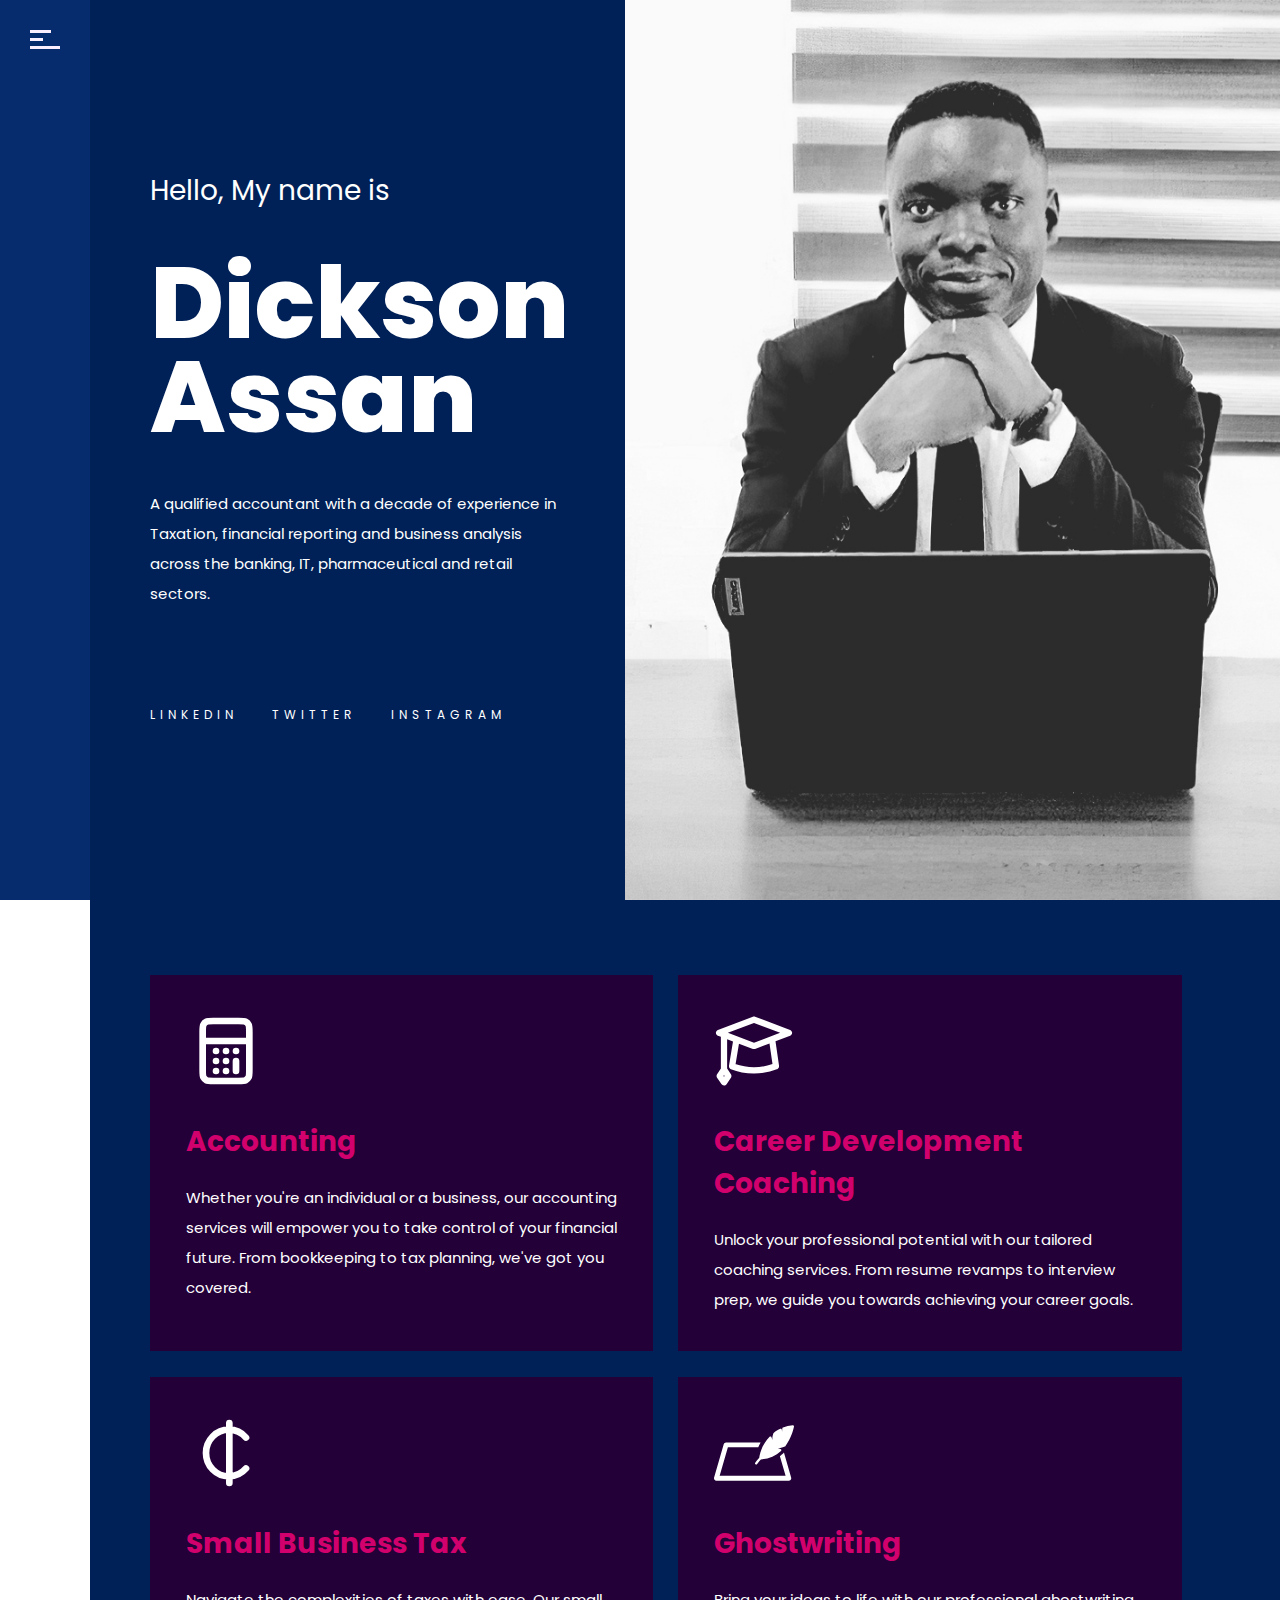
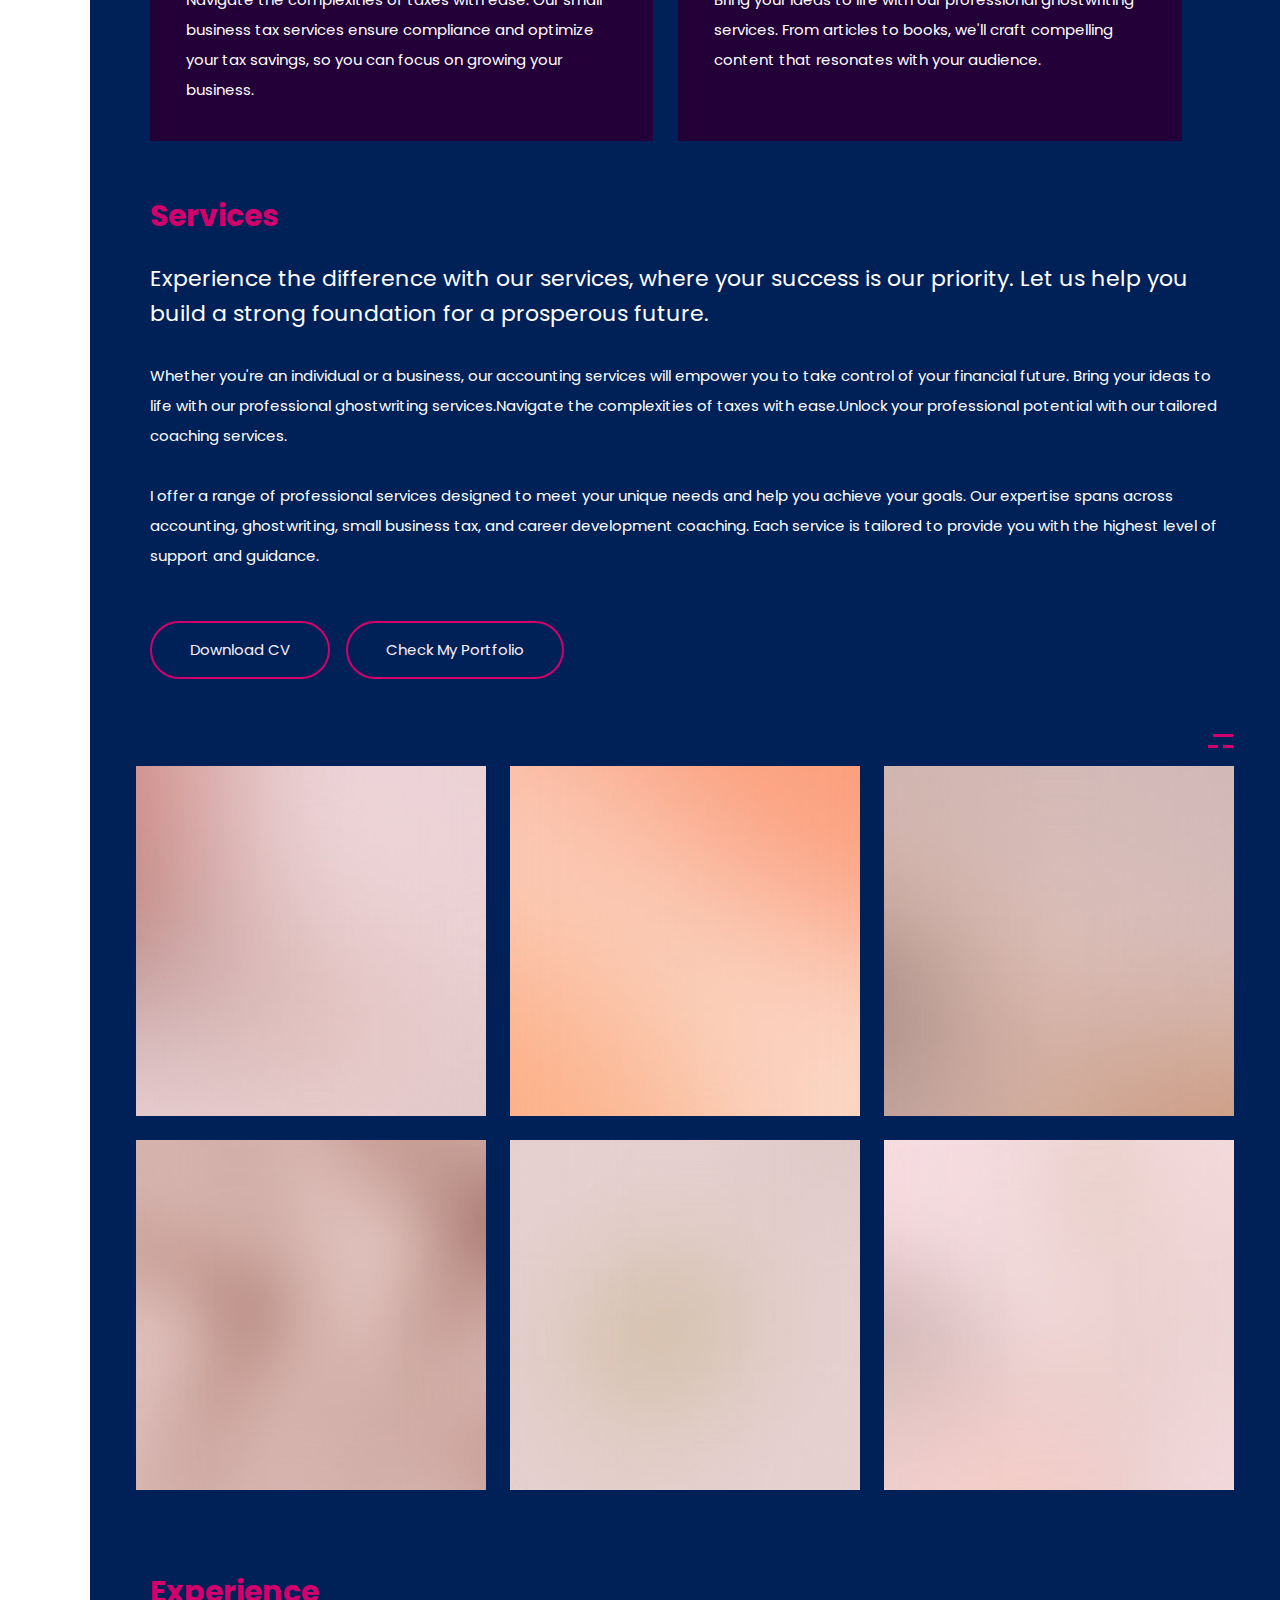
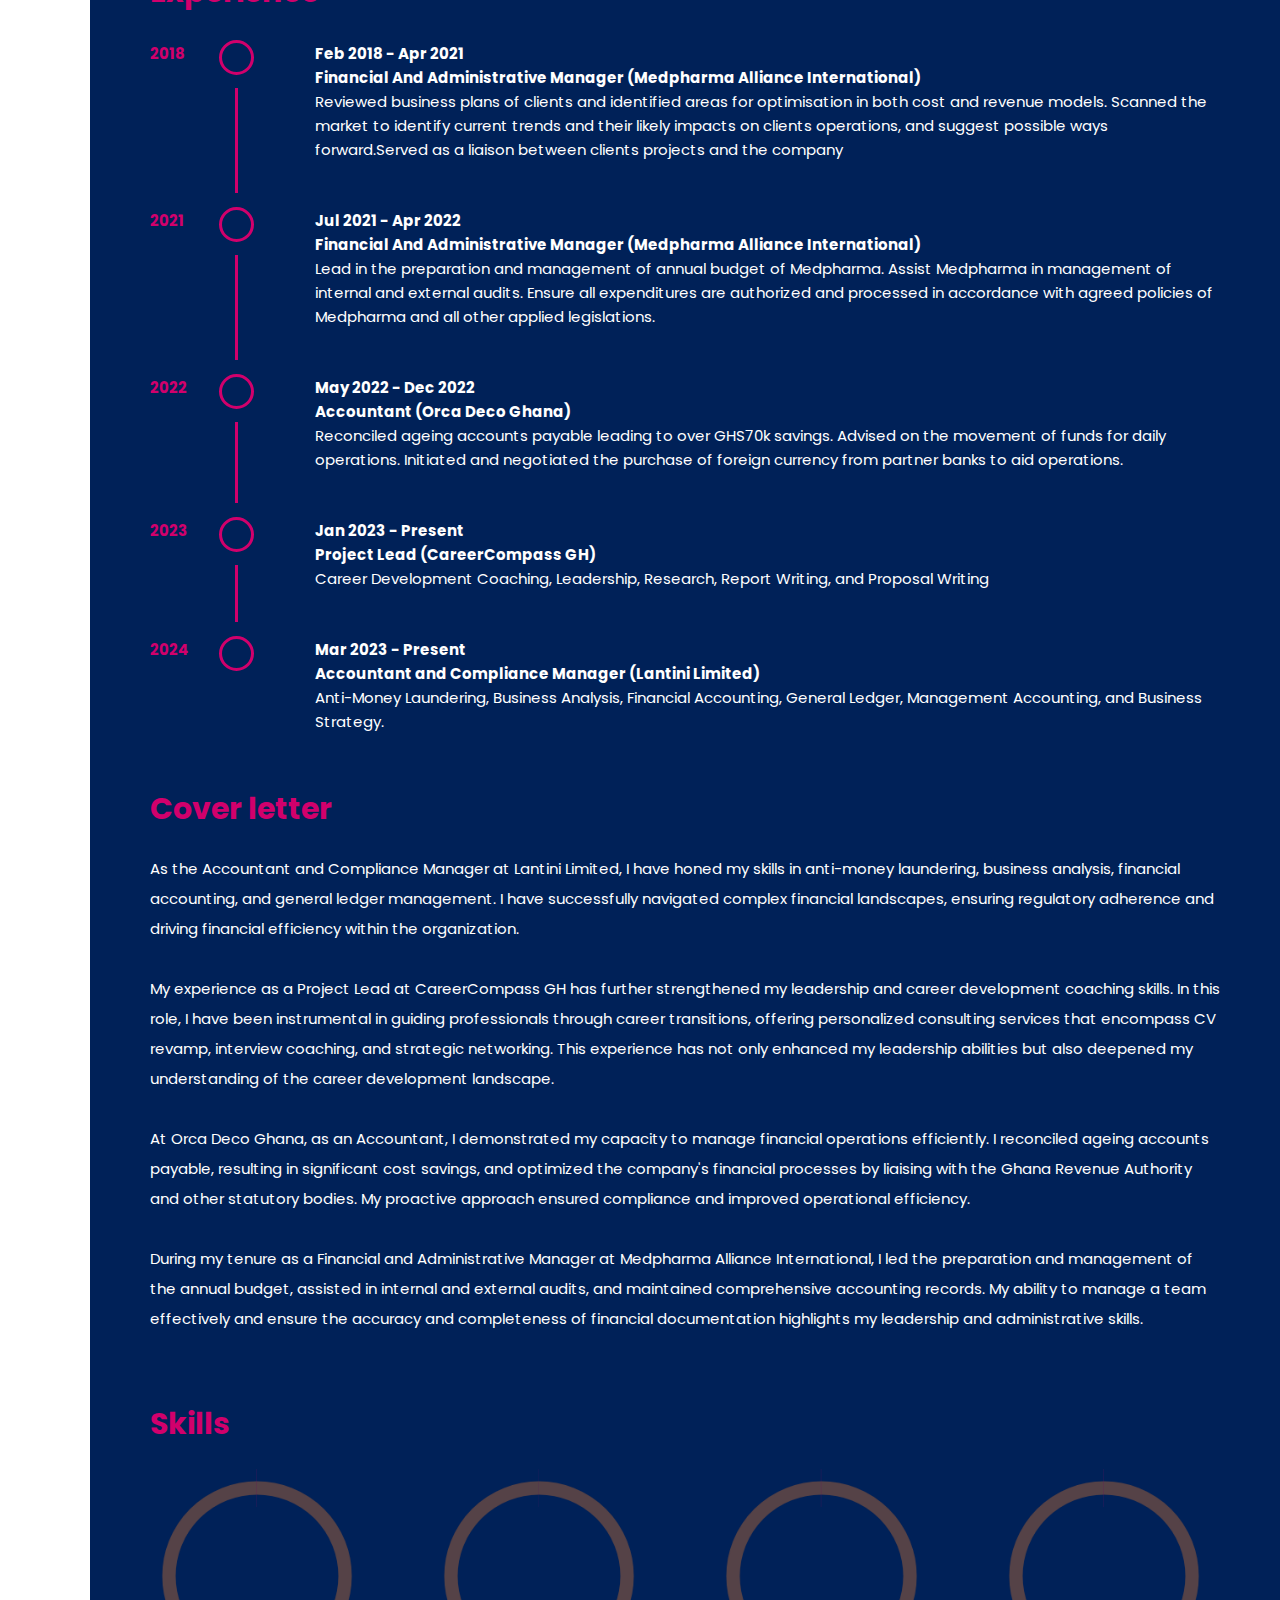
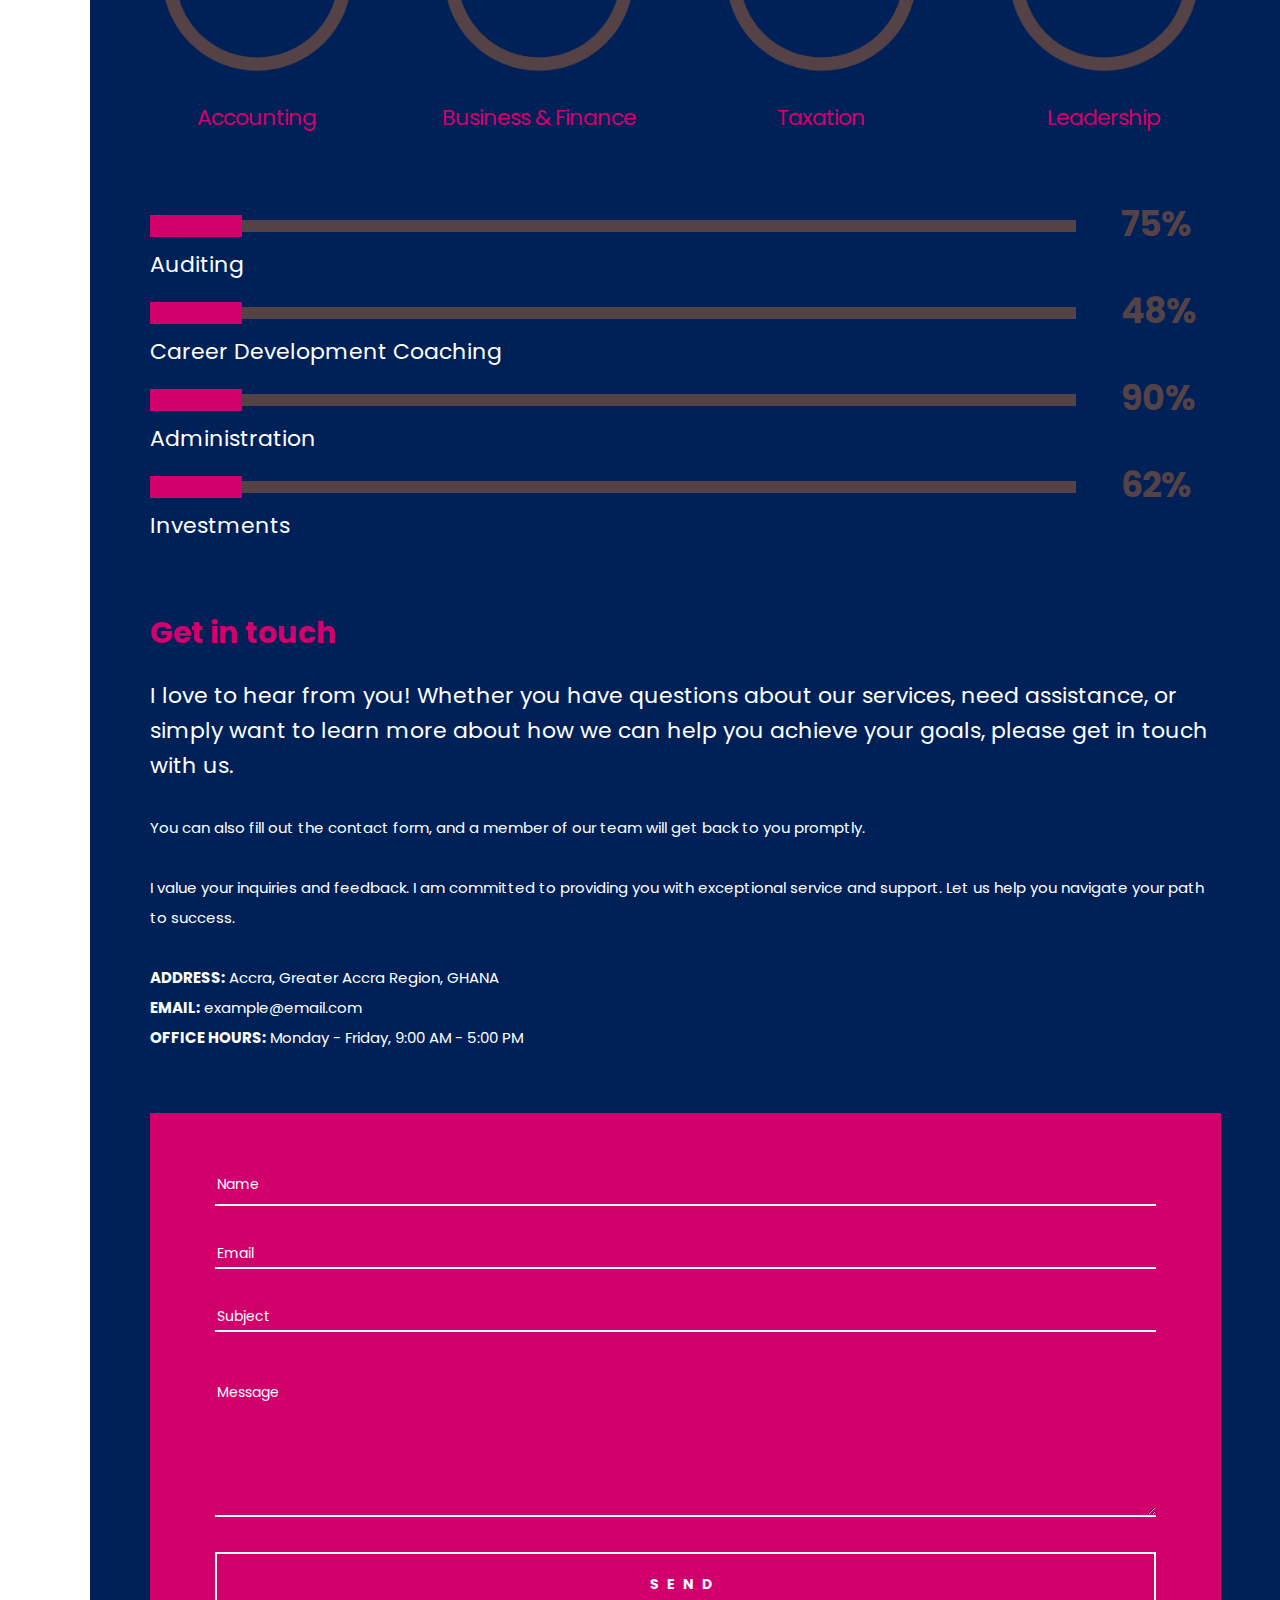
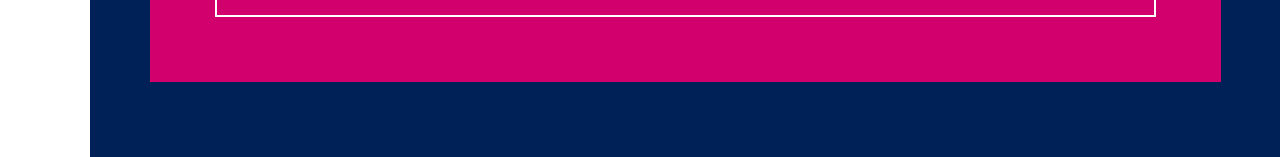
==== index.html @ 8fe05e86 "initial files setup" ====
<!DOCTYPE HTML>
<html lang="en-US">

<head>
    <title>Dickson - Personal Website </title>
    <meta http-equiv="Content-Type" content="text/html; charset=UTF-8">
    <meta name="description" content="Personal website for Dickson Assan" />
    <meta name="keywords" content="" />
    <meta name="author" content="" />
    <meta name="viewport" content="width=device-width, initial-scale=1, shrink-to-fit=no">

    <link rel="shortcut icon" href="images/favicon.ico" />
    <link href='https://fonts.googleapis.com/css?family=Poppins:400,700,800' rel='stylesheet' type='text/css'>
    <link rel="stylesheet" type="text/css" href='style.css' />

    <!--[if lt IE 9]>
                <script src="js/html5.js"></script>            
                <script src="js/respond.min.js"></script>                   
        <![endif]-->
</head>

<body>

    <!-- Preloader Gif -->
    <div class="doc-loader">
        <img src="images/preloader.gif" alt="Loading">
    </div>

    <div id="content" class="site-content">

        <div class="content-left">
            <div class="content-left-wrapper">
                <header>
                    <div class="toggle-holder">
                        <div id="toggle">
                            <div class="menu-line"></div>
                        </div>
                    </div>

                    <div class="top-pagination">
                        <div class="current-num">
                            <span>01</span>
                        </div>
                        <div class="pagination-div"></div>
                        <div class="total-pages-num"></div>
                    </div>

                    <div class="menu-holder">
                        <div class="menu-wrapper relative">
                            <nav id="header-main-menu">
                                <ul class="main-menu sm sm-clean">
                                    <li><a href="#home">Home</a></li>
                                    <li><a href="#service">Services</a></li>
                                    <li><a href="#portfolio">Portfolio</a></li>
                                    <li><a href="#resume">Resume</a></li>
                                    <li><a href="#skills">Skills</a></li>
                                    <li><a href="#contact">Contact</a></li>
                                </ul>
                            </nav>
                        </div>
                    </div>

                    <div class="my-info-wrapper">
                        <div class="my-info">
                            <p class="my-info-title">NAME</p>
                            <p class="my-info-content">Dickson Assan</p>
                        </div>

                        <div class="my-info">
                            <p class="my-info-title">ROLE</p>
                            <p class="my-info-content">Designer</p>
                        </div>

                        <div class="my-info">
                            <p class="my-info-title">EMAIL</p>
                            <p class="my-info-content">stone@example.com</p>
                        </div>

                        <div class="my-info">
                            <p class="my-info-title">PHONE</p>
                            <p class="my-info-content">(+987) 987 654 321</p>
                        </div>

                        <img class="my-info-signature" src="images/signature.png" alt="" />
                    </div>

                    <div class="big-num">
                        <div class="current-big-num">01</div>
                        <div class="icon-scroll"></div>
                    </div>
                </header>
            </div>

        </div>

        <div class="content-right">
            <div class="content-right-wrapper">

                <!-- Home Section -->
                <div id="home" class="section full-width-section">
                    <div class="section-wrapper block">
                        <div class="home-left-part">
                            <p class="site-des">Hello, My name is</p>
                            <h1 class="entry-title">Dickson Assan</h1>
                            <p class="site-info">
                                A qualified accountant with a decade of experience in Taxation, financial reporting and
                                business analysis across the banking, IT, pharmaceutical and retail sectors. </p>

                            <!-- <p>I have a strong understanding of IFRS and good knowledge of corporate strategy and
                                governance.</p>

                            <p> I am able to use Microsoft Excel to create templates and reports to streamline
                                processes. Also, I am proficient in QuickBooks and Tally.
                            </p> -->

                            <div class="social-links">
                                <a
                                    href="https://www.linkedin.com/in/dickson-assan-accountant-financemanager">LINKEDIN</a>
                                <a href="#">TWITTER</a>
                                <a href="#">INSTAGRAM</a>
                            </div>

                        </div>
                        <div class="home-right-part">
                        </div>
                    </div>
                </div>

                <!-- Service Section -->
                <div id="service" class="section">
                    <div class="section-wrapper block">
                        <div class="content-1300">
                            <div class="row">
                                <div class="one-half width-55">
                                    <div class="services-wrapper">
                                        <div class="service-holder">
                                            <svg width="80px" height="80px" viewBox="0 0 24 24" fill="none"
                                                xmlns="http://www.w3.org/2000/svg">
                                                <path
                                                    d="M5 9H19M15 18V15M9 18H9.01M12 18H12.01M12 15H12.01M9 15H9.01M15 12H15.01M12 12H12.01M9 12H9.01M8.2 21H15.8C16.9201 21 17.4802 21 17.908 20.782C18.2843 20.5903 18.5903 20.2843 18.782 19.908C19 19.4802 19 18.9201 19 17.8V6.2C19 5.0799 19 4.51984 18.782 4.09202C18.5903 3.71569 18.2843 3.40973 17.908 3.21799C17.4802 3 16.9201 3 15.8 3H8.2C7.0799 3 6.51984 3 6.09202 3.21799C5.71569 3.40973 5.40973 3.71569 5.21799 4.09202C5 4.51984 5 5.07989 5 6.2V17.8C5 18.9201 5 19.4802 5.21799 19.908C5.40973 20.2843 5.71569 20.5903 6.09202 20.782C6.51984 21 7.07989 21 8.2 21Z"
                                                    stroke="#ffffff" stroke-width="2" stroke-linecap="round"
                                                    stroke-linejoin="round" />
                                            </svg>
                                            <h4 class="service-title">Accounting</h4>
                                            <div class="service-text">
                                                Whether you're an individual or a business, our accounting services will
                                                empower you to take control of your financial future. From bookkeeping
                                                to tax planning, we've got you covered.
                                            </div>
                                        </div>

                                        <div class="service-holder m-right-0">
                                            <svg fill="#ffffff" width="80px" height="80px" viewBox="0 0 32 32"
                                                version="1.1" xmlns="http://www.w3.org/2000/svg">
                                                <title>graduation-cap</title>
                                                <path
                                                    d="M30.441 7.552l-14-5.279c-0.131-0.051-0.283-0.081-0.441-0.081s-0.31 0.030-0.45 0.083l0.009-0.003-14 5.279c-0.477 0.184-0.809 0.638-0.809 1.17s0.332 0.986 0.8 1.167l0.009 0.003 1.191 0.449v12.657l-1.517 2.275c-0.132 0.195-0.21 0.435-0.21 0.693s0.079 0.499 0.213 0.698l-0.003-0.004 1.727 2.59c0.227 0.337 0.608 0.557 1.040 0.557s0.813-0.219 1.037-0.552l0.003-0.004 1.727-2.59c0.132-0.195 0.21-0.435 0.21-0.693s-0.079-0.499-0.213-0.698l0.003 0.004-1.517-2.275v-11.715l2.349 0.886-1.609 9.714c-0.011 0.062-0.017 0.132-0.017 0.205 0 0.532 0.333 0.987 0.801 1.167l0.009 0.003c2.724 1.076 5.879 1.705 9.18 1.717h0.005c3.327-0.016 6.503-0.644 9.427-1.776l-0.18 0.061c0.479-0.181 0.814-0.636 0.814-1.169 0-0.064-0.005-0.127-0.014-0.189l0.001 0.007-1.42-9.812 5.848-2.205c0.477-0.184 0.809-0.638 0.809-1.17s-0.332-0.986-0.8-1.167l-0.009-0.003zM4 26.303l-0.225-0.336 0.225-0.336 0.225 0.336zM23.393 21.248c-2.207 0.774-4.751 1.222-7.4 1.222-2.636 0-5.169-0.443-7.527-1.259l0.162 0.049 1.357-8.192 5.574 2.102c0.131 0.051 0.283 0.080 0.441 0.080s0.31-0.029 0.45-0.083l-0.009 0.003 5.758-2.171zM16 12.664l-10.457-3.942 10.457-3.943 10.457 3.943z">
                                                </path>
                                            </svg>
                                            <h4 class="service-title">Career Development Coaching</h4>
                                            <div class="service-text">
                                                Unlock your professional potential with our tailored coaching services.
                                                From resume revamps to interview prep, we guide you towards achieving
                                                your career goals.
                                            </div>
                                        </div>

                                        <div class="service-holder m-bottom-0">
                                            <svg width="80px" height="80px" viewBox="0 0 24 24" fill="none"
                                                xmlns="http://www.w3.org/2000/svg">
                                                <path
                                                    d="M18 7.36981C16.7435 5.91657 14.9052 5 12.8571 5C9.07005 5 6 8.13401 6 12C6 15.866 9.07005 19 12.8571 19C14.9052 19 16.7435 18.0834 18 16.6302M13 21V3"
                                                    stroke="#ffffff" stroke-width="2" stroke-linecap="round"
                                                    stroke-linejoin="round" />
                                            </svg>
                                            <h4 class="service-title">Small Business Tax</h4>
                                            <div class="service-text">
                                                Navigate the complexities of taxes with ease. Our small business tax
                                                services ensure compliance and optimize your tax savings, so you can
                                                focus on growing your business.
                                            </div>
                                        </div>

                                        <div class="service-holder m-right-0 m-bottom-0">
                                            <svg fill="#ffffff" version="1.1" id="Capa_1"
                                                xmlns="http://www.w3.org/2000/svg"
                                                xmlns:xlink="http://www.w3.org/1999/xlink" width="80px" height="80px"
                                                viewBox="0 0 453.088 453.087" xml:space="preserve">
                                                <g>
                                                    <g>
                                                        <path
                                                            d="M451.396,71.67c-1.366-1.472-3.352-2.207-5.344-1.984c-19.591,2.194-38.195,6.609-55.299,13.12
			c-2.261,0.861-3.834,2.936-4.053,5.345c-0.349,3.822-0.816,18.143-0.816,18.143s-1.688-10.207-2.144-12.318
			c-0.406-1.88-1.646-3.473-3.365-4.331c-1.721-0.858-3.739-0.887-5.482-0.079c-16.346,7.561-27.444,15.714-37.006,23.398
			c-0.908,0.73-1.597,1.698-1.992,2.795c-5.832,16.237-5.766,27.106-4.826,36.433l0,0c0,0-3.398-9.997-5.104-13.683
			c-1.312-2.844-1.867-4.557-4.221-5.497c-2.355-0.941-5.043-0.387-6.834,1.406c-28.238,28.295-41.062,57.879-48.808,79.972
			c-5.756,16.42-8.539,29.961-9.861,38.428v0.002c-14.618,16.445-22.645,28.103-22.975,28.586c-1.027,1.496-1.41,3.304-1.078,5.089
			c0.334,1.782,1.342,3.332,2.82,4.346c1.141,0.789,2.473,1.203,3.852,1.203c2.244,0,4.343-1.104,5.607-2.947
			c0.072-0.106,7.49-10.84,20.871-26.029c44.602-3.93,83.006-20.207,114.143-48.384c1.813-1.641,2.52-4.178,1.814-6.52
			c-0.703-2.341-2.691-4.067-5.11-4.436c-5.118-0.781-9.998-1.749-14.503-2.879c10.943-1.537,24.275-5.186,39.623-10.843
			c1.115-0.412,2.094-1.13,2.822-2.072c34.408-44.58,46.091-96.068,48.852-110.787C453.349,75.173,452.763,73.141,451.396,71.67z" />
                                                        <path d="M396.089,223.976c-1.264,2.025-2.807,3.898-4.622,5.539c-5.853,5.297-11.937,10.207-18.242,14.74l32.227,111.594H32.14
			l46.554-161.208h172.035c3.397-8.426,7.667-17.768,13.19-27.592H68.317c-6.145,0-11.549,4.064-13.254,9.968l-54.521,188.8
			c-1.203,4.165-0.378,8.654,2.229,12.119c2.605,3.466,6.689,5.505,11.025,5.505h410c0.009,0,0.014,0,0.021,0
			c7.618,0,13.797-6.179,13.797-13.798c0-1.606-0.275-3.149-0.781-4.586L396.089,223.976z" />
                                                    </g>
                                                </g>
                                            </svg>
                                            <h4 class="service-title">Ghostwriting</h4>
                                            <div class="service-text">
                                                Bring your ideas to life with our professional ghostwriting services.
                                                From articles to books, we'll craft compelling content that resonates
                                                with your audience.
                                            </div>
                                        </div>
                                    </div>
                                </div>

                                <div class="one-half width-40 last">
                                    <h2 class="entry-title section-title">Services</h2>
                                    <p class="section-info">
                                        Experience the difference with our services, where your success is our
                                        priority. Let us help you build a strong foundation for a prosperous future.
                                    </p>
                                    <p>
                                        Whether you're an individual or a business, our accounting services will empower
                                        you to take control of your financial future. Bring your ideas to life with our
                                        professional ghostwriting services.Navigate the complexities of taxes with
                                        ease.Unlock your professional potential with our tailored coaching services.
                                    </p>
                                    <p>
                                        I offer a range of professional services designed to
                                        meet your unique needs and help you achieve your goals. Our expertise spans
                                        across accounting, ghostwriting, small business tax, and career development
                                        coaching. Each service is tailored to provide you with the highest level of
                                        support and guidance.
                                    </p>

                                    <div class="button-group-wrapper">
                                        <a class="button">Download CV</a>
                                        <a href="#portfolio" class="button">Check My Portfolio</a>
                                    </div>
                                </div>
                            </div>
                        </div>
                    </div>
                </div>

                <!-- Portfolio Section -->
                <div id="portfolio" class="section">
                    <div class="section-wrapper block">
                        <div class="content-1300">
                            <div id="portfolio-wrapper" class="relative">
                                <div class="category-filter">
                                    <div class="category-filter-icon"></div>
                                </div>
                                <div class="category-filter-list button-group filters-button-group">
                                    <div class="button is-checked" data-filter="*">All</div>
                                    <div class="button" data-filter=".text">Text</div>
                                    <div class="button" data-filter=".video">Video</div>
                                    <div class="button" data-filter=".image">Image</div>
                                </div>
                                <div class="portfolio-load-content-holder"></div>
                                <div class="grid" id="portfolio-grid">
                                    <div class="grid-sizer"></div>

                                    <div id="p-item-1" class="grid-item element-item p-one-third text">
                                        <a class="item-link ajax-portfolio" href="portfolio-1.html" data-id="1">
                                            <img src="images/portfolio1.jpg" alt="" />
                                            <div class="portfolio-text-holder">
                                                <div class="portfolio-text-wrapper">
                                                    <p class="portfolio-text">Home</p>
                                                    <p class="portfolio-cat">Text</p>
                                                </div>
                                            </div>
                                        </a>
                                    </div>

                                    <div id="p-item-2" class="grid-item element-item p-one-third text">
                                        <a class="item-link ajax-portfolio" href="portfolio-2.html" data-id="2">
                                            <img src="images/portfolio2.jpg" alt="" />
                                            <div class="portfolio-text-holder">
                                                <div class="portfolio-text-wrapper">
                                                    <p class="portfolio-text">Stairways</p>
                                                    <p class="portfolio-cat">Text</p>
                                                </div>
                                            </div>
                                        </a>
                                    </div>

                                    <div id="p-item-3" class="grid-item element-item p-one-third text">
                                        <a class="item-link ajax-portfolio" href="portfolio-3.html" data-id="3">
                                            <img src="images/portfolio3.jpg" alt="" />
                                            <div class="portfolio-text-holder">
                                                <div class="portfolio-text-wrapper">
                                                    <p class="portfolio-text">Sneakers</p>
                                                    <p class="portfolio-cat">Text</p>
                                                </div>
                                            </div>
                                        </a>
                                    </div>

                                    <div class="grid-item element-item p-one-third video">
                                        <a class="item-link" href="https://vimeo.com/199192931"
                                            data-rel="prettyPhoto[portfolio]">
                                            <img src="images/portfolio4.jpg" alt="" />
                                            <div class="portfolio-text-holder">
                                                <div class="portfolio-text-wrapper">
                                                    <p class="portfolio-text">Design</p>
                                                    <p class="portfolio-cat">Video</p>
                                                </div>
                                            </div>
                                        </a>
                                    </div>

                                    <div class="grid-item element-item p-one-third image">
                                        <a class="item-link" href="images/item_03.jpg"
                                            data-rel="prettyPhoto[portfolio]">
                                            <img src="images/portfolio5.jpg" alt="" />
                                            <div class="portfolio-text-holder">
                                                <div class="portfolio-text-wrapper">
                                                    <p class="portfolio-text">Leaf</p>
                                                    <p class="portfolio-cat">Image</p>
                                                </div>
                                            </div>
                                        </a>
                                    </div>

                                    <div class="grid-item element-item p-one-third image">
                                        <a class="item-link" href="images/item_02.jpg"
                                            data-rel="prettyPhoto[portfolio]">
                                            <img src="images/portfolio6.jpg" alt="" />
                                            <div class="portfolio-text-holder">
                                                <div class="portfolio-text-wrapper">
                                                    <p class="portfolio-text">Bottle</p>
                                                    <p class="portfolio-cat">Image</p>
                                                </div>
                                            </div>
                                        </a>
                                    </div>

                                </div>
                            </div>
                        </div>
                    </div>
                </div>

                <!-- Resume/Experience Section -->
                <div id="resume" class="section">
                    <div class="section-wrapper block">
                        <div class="content-1300">
                            <div class="row">
                                <div class="one-half width-55">
                                    <h2 class="entry-title section-title">Experience</h2>

                                    <ul class="timeline-holder">
                                        <li class="timeline-event">
                                            <span class="timeline-circle"></span>
                                            <div class="timeline-event-content">
                                                <b>Feb 2018 - Apr 2021</b> <br>
                                                <b>Financial And Administrative Manager (Medpharma Alliance
                                                    International)</b> <br>
                                                Reviewed business plans of clients and identified areas for optimisation
                                                in both cost and revenue models. Scanned the market to identify current
                                                trends and their likely impacts on clients operations, and suggest
                                                possible ways forward.Served as a liaison between clients projects and
                                                the company
                                            </div>
                                            <div class="timeline-event-date">2018</div>
                                        </li>

                                        <li class="timeline-event">
                                            <span class="timeline-circle"></span>
                                            <div class="timeline-event-content">
                                                <b>Jul 2021 - Apr 2022</b> <br>
                                                <b>Financial And Administrative Manager (Medpharma Alliance
                                                    International)</b> <br>
                                                Lead in the preparation and management of annual budget of Medpharma.
                                                Assist Medpharma in management of internal and external audits.
                                                Ensure all expenditures are authorized and processed in accordance with
                                                agreed policies of Medpharma and all other applied legislations.
                                            </div>
                                            <div class="timeline-event-date">2021</div>
                                        </li>

                                        <li class="timeline-event">
                                            <span class="timeline-circle"></span>
                                            <div class="timeline-event-content">
                                                <b>May 2022 - Dec 2022</b> <br>
                                                <b>Accountant (Orca Deco Ghana)</b> <br>
                                                Reconciled ageing accounts payable leading to over GHS70k savings.
                                                Advised on the movement of funds for daily operations.
                                                Initiated and negotiated the purchase of foreign currency from partner
                                                banks to aid operations.
                                            </div>
                                            <div class="timeline-event-date">2022</div>
                                        </li>

                                        <li class="timeline-event">
                                            <span class="timeline-circle"></span>
                                            <div class="timeline-event-content">
                                                <b>Jan 2023 - Present</b> <br>
                                                <b>Project Lead (CareerCompass GH)</b> <br>
                                                Career Development Coaching, Leadership, Research, Report Writing, and
                                                Proposal Writing
                                            </div>
                                            <div class="timeline-event-date">2023</div>
                                        </li>

                                        <li class="timeline-event">
                                            <span class="timeline-circle"></span>
                                            <div class="timeline-event-content">
                                                <b>Mar 2023 - Present</b> <br>
                                                <b>Accountant and Compliance Manager (Lantini Limited)</b> <br>
                                                Anti-Money Laundering, Business Analysis, Financial Accounting,
                                                General Ledger, Management Accounting, and Business Strategy.
                                            </div>
                                            <div class="timeline-event-date">2024</div>
                                        </li>
                                    </ul>
                                </div>

                                <div class="one-half width-40 last">
                                    <h2 class="entry-title section-title">Cover letter</h2>
                                    <p>
                                        As the Accountant and Compliance Manager at Lantini Limited, I have honed my
                                        skills in anti-money laundering, business analysis, financial accounting, and
                                        general ledger management. I have successfully navigated complex financial
                                        landscapes, ensuring regulatory adherence and driving financial efficiency
                                        within the organization.
                                    </p>
                                    <p>
                                        My experience as a Project Lead at CareerCompass GH has further strengthened my
                                        leadership and career development coaching skills. In this role, I have been
                                        instrumental in guiding professionals through career transitions, offering
                                        personalized consulting services that encompass CV revamp, interview coaching,
                                        and strategic networking. This experience has not only enhanced my leadership
                                        abilities but also deepened my understanding of the career development
                                        landscape.
                                    </p>
                                    <p>
                                        At Orca Deco Ghana, as an Accountant, I demonstrated my capacity to manage
                                        financial operations efficiently. I reconciled ageing accounts payable,
                                        resulting in significant cost savings, and optimized the company's financial
                                        processes by liaising with the Ghana Revenue Authority and other statutory
                                        bodies. My proactive approach ensured compliance and improved operational
                                        efficiency.
                                    </p>

                                    <p>
                                        During my tenure as a Financial and Administrative Manager at Medpharma Alliance
                                        International, I led the preparation and management of the annual budget,
                                        assisted in internal and external audits, and maintained comprehensive
                                        accounting records. My ability to manage a team effectively and ensure the
                                        accuracy and completeness of financial documentation highlights my leadership
                                        and administrative skills.
                                    </p>

                                    <!-- <img class="my-signature" src="images/signature2.png" alt=""> -->
                                </div>
                            </div>
                        </div>
                    </div>
                </div>

                <!-- Skills Section -->
                <div id="skills" class="section">
                    <div class="section-wrapper block">
                        <div class="content-1300">
                            <div class="row m-bottom-60">
                                <h2 class="entry-title section-title">Skills</h2>

                                <div class="skill-circle-holder">
                                    <div class="skill-circle">
                                        <div class="skill-circle-wrapper relative" data-value="0.82"
                                            data-color="#d1006c" data-empty-color="#554247">
                                            <span class="skill-circle-num"></span>
                                        </div>
                                        <p class="skill-circle-text">Accounting</p>
                                    </div>

                                    <div class="skill-circle">
                                        <div class="skill-circle-wrapper relative" data-value="0.6" data-color="#d1006c"
                                            data-empty-color="#554247">
                                            <span class="skill-circle-num"></span>
                                        </div>
                                        <p class="skill-circle-text">Business & Finance</p>
                                    </div>

                                    <div class="skill-circle">
                                        <div class="skill-circle-wrapper relative" data-value="0.75"
                                            data-color="#d1006c" data-empty-color="#554247">
                                            <span class="skill-circle-num"></span>
                                        </div>
                                        <p class="skill-circle-text">Taxation</p>
                                    </div>

                                    <div class="skill-circle">
                                        <div class="skill-circle-wrapper relative" data-value="0.8" data-color="#d1006c"
                                            data-empty-color="#554247">
                                            <span class="skill-circle-num"></span>
                                        </div>
                                        <p class="skill-circle-text">Leadership</p>
                                    </div>
                                </div>
                            </div>


                            <div class="row">
                                <div class="one-half">
                                    <div class="skills-holder">
                                        <div class="skill-holder">
                                            <div class="skill-text">
                                                <div class="skill">
                                                    <div class="skill-fill" data-fill="75%"></div>
                                                </div>
                                                <span>Auditing</span>
                                            </div>
                                            <div class="skill-percent">75%</div>
                                        </div>

                                        <div class="skill-holder">
                                            <div class="skill-text">
                                                <div class="skill">
                                                    <div class="skill-fill" data-fill="48%"></div>
                                                </div>
                                                <span>Career Development Coaching</span>
                                            </div>
                                            <div class="skill-percent">48%</div>
                                        </div>
                                    </div>
                                </div>

                                <div class="one-half last">
                                    <div class="skills-holder sec-skills-holder">
                                        <div class="skill-holder">
                                            <div class="skill-text">
                                                <div class="skill">
                                                    <div class="skill-fill" data-fill="90%"></div>
                                                </div>
                                                <span>Administration</span>
                                            </div>
                                            <div class="skill-percent">90%</div>
                                        </div>

                                        <div class="skill-holder">
                                            <div class="skill-text">
                                                <div class="skill">
                                                    <div class="skill-fill" data-fill="62%"></div>
                                                </div>
                                                <span>Investments</span>
                                            </div>
                                            <div class="skill-percent">62%</div>
                                        </div>
                                    </div>
                                </div>
                            </div>
                        </div>
                    </div>
                </div>

                <!-- Contact Section -->
                <div id="contact" class="section">
                    <div class="section-wrapper block">
                        <div class="content-1300">
                            <div class="row">
                                <h2 class="entry-title section-title">Get in touch</h2>
                                <div class="one-half width-40">

                                    <p class="section-info">
                                        I love to hear from you! Whether you have questions about our services, need
                                        assistance, or simply want to learn more about how we can help you achieve your
                                        goals, please get in touch with us.
                                    </p>
                                    <p>
                                        You can also fill out the contact form, and a member of our team will get
                                        back to you promptly.
                                    </p>
                                    <p>
                                        I value your inquiries and feedback. I am committed to providing you with
                                        exceptional service and support. Let us help you navigate your path to success.
                                    </p>
                                    <p>
                                        <b>ADDRESS:</b> Accra, Greater Accra Region, GHANA <br>
                                        <b>EMAIL:</b> example@email.com <br>
                                        <b>OFFICE HOURS:</b> Monday - Friday, 9:00 AM - 5:00 PM <br>
                                    </p>
                                </div>

                                <div class="one-half width-55 last">
                                    <div class="contact-form">
                                        <p>
                                            <input id="name" type="text" name="your-name" placeholder="Name">
                                        </p>
                                        <p>
                                            <input id="contact-email" type="email" name="your-email"
                                                placeholder="Email">
                                        </p>
                                        <p>
                                            <input id="subject" type="text" name="your-subject" placeholder="Subject">
                                        </p>
                                        <p>
                                            <textarea id="message" name="your-message" placeholder="Message"></textarea>
                                        </p>
                                        <p class="contact-submit-holder">
                                            <input type="submit" value="SEND">
                                        </p>
                                    </div>
                                </div>
                            </div>
                        </div>
                    </div>
                </div>

            </div>
        </div>
    </div>

    <!--Load JavaScript-->
    <script src="js/jquery.js"></script>
    <script src='js/imagesloaded.pkgd.js'></script>
    <script src='js/jquery.prettyPhoto.js'></script>
    <script src='js/isotope.pkgd.js'></script>
    <script src='js/jquery.smartmenus.min.js'></script>
    <script src='js/owl.carousel.min.js'></script>
    <script src='js/circle-progress.min.js'></script>
    <script src='js/main.js'></script>
</body>

</html>
---- style.css ----
/*------------------------------------------------------------------
[Table of contents]
1. 3rd Party CSS Libraries
2. Global CSS
3. Left Part Content (Sidebar) CSS
    3.1. Menu CSS
4. Right Part Content CSS
5. Home Section CSS
6. Service Section CSS
7. Portfolio Section CSS
    7.1 Pretty Photo CSS
    7.2 Single Portfolio CSS
    7.3 Image Slider CSS
8. Resume Section CSS
9. Skills Section CSS
10. Contact Section CSS
11. Responsive CSS

-------------------------------------------------------------------*/


/* ===================================
    1. 3rd Party CSS Libraries
====================================== */

@import url("css/clear.css");
@import url("css/sm-clean.css");
@import url("css/owl.carousel.min.css");
@import url("css/owl.theme.default.min.css");
@import url("css/prettyPhoto.css");
@import url("css/common.css");


/* ===================================
    2. Global CSS
====================================== */
/* main : 002158 */
/* secondary ; d1006c */
/* accent : 620096 */

*, 
::after, 
::before {
    box-sizing: border-box;
}

body {
    font-family: 'Poppins', sans-serif;
    font-size: 15px;    
    line-height: 30px;
    font-weight: 400;       
    color: white;
    background-color: #fff;
    overflow-x: hidden;
}

body a {
    text-decoration: none;
    color: #000000;    
    transition: color .3s linear;
}

body a:hover {
    color: #acacac;
}

body img {
    max-width: 100%;
    max-height: 100%;
    width: auto;
    height: auto;
    display: block;
}

.doc-loader {
    position: fixed;
    left: 0px;
    top: 0px;
    width: 100%;
    height: 100%;
    z-index: 99999;
    background-color: #362B2E;
}

.doc-loader img {
    width: 50px;
    height: 50px;
    position: absolute;
    top: 50%;    
    left: 50%;
    transform: translate(-50%, -50%);
}

p {
    margin-bottom: 30px;
}

.content-1300 {
    max-width: 1300px;
}

.section-info {
    font-size: 22px;
    line-height: 35px;
}

a.button {
    display: inline-block;
    color: #faefff;
    border: 2px solid #d1006c;
    text-align: center;
    padding: 12px 38px;
    cursor: pointer;
    vertical-align: middle;
    text-decoration: none;
    border-radius: 50px;
    transition: all .2s linear;
}

a.button:active {
    position: relative;
    top: 1px;   
}

a.button:hover {
    color: white;
    background-color: #d1006c;
}


/* ===================================
    3. Left Part Content (Sidebar) CSS
====================================== */

.content-left {
    position: fixed;
    width: 380px;
    background-color: #062c6d;
    height: 100vh;
    z-index: 1;
}

.content-left::-webkit-scrollbar-track {
    -webkit-box-shadow: inset 0 0 6px rgba(0,0,0,0.3);
    background-color: #554247;
}

.content-left::-webkit-scrollbar {
    width: 7px;
    background-color: #554247;
}

.content-left::-webkit-scrollbar-thumb {
    background-color: #d1006c;
}

.content-left-wrapper {
    padding-left: 75px;
    position: relative;
}

.toggle-holder {
    position: fixed;
    top: 30px;
    left: 30px;
    z-index: 3;
}

#toggle {
    height: 23px;
    width: 30px;
    position: relative;
}

#toggle:hover {
    cursor: pointer;
}

#toggle:before,
#toggle:after {
    content: '';
    height: 3px;
    width: 30px;
    position: absolute;
    -webkit-transform-origin: 50% 50%;
    transform-origin: 50% 50%;
    -webkit-transition: -webkit-transform 0.25s;
    -webkit-transition: all 0.25s;
    transition: all 0.25s;
    top: 8px;
    background-color: #faefff;
}

#toggle:before {
    -webkit-transform: translate3d(0, -8px, 0);
    transform: translate3d(0, -8px, 0px);
    width: 21px;
    margin-left: 0;
}

#toggle:hover:before {
    margin-left: 9px;

}

#toggle.on:before {
    -webkit-transform: rotate3d(0, 0, 1, 45deg) translate3d(0, 0, 0);
    transform: rotate3d(0, 0, 1, 45deg) translate3d(0, 0, 0);   
    background-color: #fff;
    margin-left: 0;
    width: 26px;
}

#toggle.on:after {
    -webkit-transform: rotate3d(0, 0, 1, -45deg);
    transform: rotate3d(0, 0, 1, -45deg);
    background-color: #fff;
    width: 26px;
}

#toggle:after {
    -webkit-transform: translate3d(0, 8px, 0);
    transform: translate3d(0, 8px, 0);
}

#toggle .menu-line {
    width: 13px;
    height: 3px;
    position: absolute;
    -webkit-transition: all 0.25s;
    transition: all 0.25s;
    margin-left: 0;
    top: 8px;
    background-color: #faefff;
}

#toggle:hover .menu-line {
    margin-left: 17px;
}

#toggle.on .menu-line {
    opacity: 0;
}

.top-pagination {
    position: relative;
    z-index: 2;
    padding-top: 150px;
}

.top-pagination > div {
    display: inline-block;
    font-weight: 700;
    vertical-align: top; 
}

.current-num {
    width: 25px;
    position: relative;
    height: 30px;
    color: white;
}

.current-num span {
    position: absolute;    
    left: 0;    
}

.total-pages-num {
    color: #d2c8d6;
}

.pagination-div {
    position: relative;
    width: 100px;
    height: 30px;
    margin-right: 8px;
}

.pagination-div:after {
    content: "";
    display: block;
    position: absolute;
    height: 3px;
    width: 100%;
    background-color: #d2c8d6;
    top: 12px;
}

.my-info-wrapper {
    padding-top: 110px;
}

.my-info {
    margin-bottom: 30px;
}

.my-info > p {
    margin-bottom: 0;
}

.my-info-title {
    font-size: 12px;
    line-height: 100%;
    color: #d1006c;
    letter-spacing: 5px;
}

.my-info-content {
    color: #faefff;
}

img.my-info-signature {
    width: 215px;
    padding-top: 35px;
    padding-bottom: 30px;
}

.big-num {
    position: fixed;
    width: 380px;
    left: 0;
    bottom: 30px;
    padding-left: 75px;
    z-index: 1;
}

.current-big-num {
    font-size: 160px;
    -webkit-text-stroke: 3px #c6646b;
    color: transparent;
    font-weight: 800;
    line-height: 100%;
    letter-spacing: -4px;
    position: relative;
    margin-top: 20px;
    z-index: 2;
}

.icon-scroll,
.icon-scroll:before {
    position: absolute;
    right: -18px;
}

.icon-scroll {
    width: 38px;
    height: 60px;
    margin-left: -20px;
    bottom: 25px;
    margin-top: -35px;
    box-shadow: inset 0 0 0 3px #c6646b;
    border-radius: 25px;
    transition: right .5s;
}

.icon-scroll:before {
    content: '';
    width: 8px;
    height: 8px;
    background: #c6646b;
    margin-left: -4px;
    top: 8px;
    border-radius: 4px;
    -webkit-animation-duration: 1.5s;
    animation-duration: 1.5s;
    -webkit-animation-iteration-count: infinite;
    animation-iteration-count: infinite;
    -webkit-animation-name: scroll;
    animation-name: scroll;
    left: 50%;
}

.icon-scroll:after {
    content: "";
    position: absolute;
    z-index: -1;
    background-color: #362b2e;
    width: 58px;
    height: 80px;
    border-radius: 25px;
    transform: translate(-10px, -10px);
    transition: all .3s;
}

@-webkit-keyframes scroll {
    0% {
        opacity: 1;
    }
    100% {
        opacity: 0;
        -webkit-transform: translateY(35px);
        transform: translateY(35px);
    }
}

@keyframes scroll {
    0% {
        opacity: 1;
    }
    100% {
        opacity: 0;
        -webkit-transform: translateY(35px);
        transform: translateY(35px);
    }
}

.open .icon-scroll {
    right: 30px;
    z-index: 1;
}

.open .icon-scroll:after {
    background-color: transparent;
}


/* ===================================
    3.1. Menu CSS
====================================== */

.menu-wrapper {
    padding-top: 150px;
}

.menu-holder {
    padding: 120px 50px 0 75px;
    background-color: #d1006c;
    width: 380px;
    height: 100%;
    min-height: 100vh;
    top: 0;
    left: 0;
    position: absolute;
    transform: translateX(-380px);
    transition: transform .3s linear;
    z-index: 1;
}

.open .menu-holder {
    transform: translateX(0);
}

.main-menu.sm-clean {
    background-color: transparent;
    display: inline-block;
}

.sm-clean a {
    position: relative;
}

.sm-clean a,
.sm-clean a:hover, 
.sm-clean a:focus, 
.sm-clean a:active {
    color: #ffffff;
    padding: 5px 0;
    font-size: 28px;
    line-height: 50px;
    font-weight: 700;
}

.sm-clean a:after {
    content: '';
    display: block;
    width: 0;
    height: 16px;
    background-color: #620096;
    transition: width .3s;
    position: absolute;
    left: -5%;
    bottom: 7px;
    z-index: -1;
}

.main-menu.sm-clean .sub-menu li a:after {
    height: 3px;
    bottom: 20px;
}

.sm-clean a.current:after, 
.sm-clean a:hover:after, 
.sm-clean a:active:after, 
.sm-clean a.highlighted:after, 
.sm-clean ul a:hover:after, 
.sm-clean ul a:active:after, 
.sm-clean ul a.highlighted:after,
.sm-clean li.current > a:after {
    width: 110%;
}

.sm-clean a span.sub-arrow {
    color: #c6646b;
}

.main-menu.sm-clean .sub-menu li a {
    color: #848484;
    text-transform: uppercase;
    font-size: 14px;
}


/* ===================================
    4. Right Part Content CSS
====================================== */

.content-right {
    margin-left: 380px;
    width: calc(100% - 380px);
}

.content-right-wrapper > div:last-of-type {
    padding-bottom: 150px;
}

.section {
    background-color: #002158;
    position: relative;
    padding-top: 150px;
}

.section-wrapper {
    padding-left: 5%;
    padding-right: 5%;
}

.full-width-section.section {
    padding: 0;
}

.full-width-section .section-wrapper {
    padding: 0 0 0 5%;
    height: 100vh;
    margin: 0;
    display: flex;
    display: -webkit-flex;
    align-items: center;
    background-color: #002158;
}

h2.section-title {
    font-size: 30px;
    line-height: 100%;
    margin-bottom: 30px;
    padding-top: 0;
}


/* ===================================
    5. Home Section CSS
====================================== */

.home-left-part {
    flex: 0 0 370px;
    margin-right: 5%;
    color: white !important;
}

.home-right-part {
    flex: 1 0 0;
    height: 100%;
    background-image: url(images/home.jpg);
    background-repeat: no-repeat;
    background-size: cover;
    background-position: center center;
}

.site-des {
    font-size: 28px;
    color: white;
}

h1.entry-title {
    font-size: 100px;
    line-height: 94px;
    font-weight: 800;
    color: white;
}

.site-info {
    margin-top: 25px;
}

.social-links {
    margin-top: 10vh;
    margin-bottom: -5px;
}

.social-links a {
    font-size: 12px;    
    color: white;
    letter-spacing: 5px;
    margin-right: 30px;
}

.social-links a:last-of-type {
    margin-right: 0;
}


/* ===================================
    6. Service Section CSS
====================================== */

.services-wrapper {
    display: flex;
    display: -webkit-flex; 
    flex-wrap: wrap;    
    -webkit-flex-wrap: wrap; 
}

.service-holder {
    padding: 36px;
    background-color: #240038;
    width: 47%;
    margin-right: 6%;
    margin-bottom: 6%;
}

.service-holder img {
    width: 80px;
    margin-bottom: 30px;
}

.service-title {
    font-size: 28px;
    line-height: 42px;
    color: #d1006c;
    font-weight: 700;
}

.button-group-wrapper {
    margin-top: 50px;
}

.button-group-wrapper > a {
    margin-right: 1vw;
}

.button-group-wrapper > a:last-of-type {
    margin-right: 0;
}



/* ===================================
    7. Portfolio Section CSS
====================================== */

.category-filter {
    position: absolute;
    right: 0;
    top: -20px;
    z-index: 1;
    width: 25px;
    height: 15px;
    cursor: pointer;
    transition: all .5s ease;
}

.category-filter.hide {
    opacity: 0;
    transform: translateY(70px);   
}    

.category-filter-list > div {
    margin-bottom: 5px;
}

.category-filter-list > div:last-of-type {
    margin-bottom: 0;
}

.category-filter-icon {
    width: 20px;
    height: 3px;
    background-color: #d1006c;
    float: right;
    transition: width .3s ease;
}

.category-filter:hover .category-filter-icon,
.category-filter.filter-open .category-filter-icon {
    width: 24px;
}

.category-filter-icon:after {
    content: "";
    display: block;
    width: 10px;
    height: 3px;
    background-color: #d1006c;
    transform: translate(-5px,8px);
    transition: transform .3s ease;
}

.category-filter:hover .category-filter-icon:after, 
.category-filter.filter-open .category-filter-icon:after {
    transform: translate(4px,8px);
}

.category-filter-icon:before {
    content: "";
    display: block;
    width: 10px;
    height: 3px;
    background-color: #d1006c;
    transform: translate(10px,11px);
    transition: transform .3s ease;
}

.category-filter:hover .category-filter-icon:before,
.category-filter.filter-open .category-filter-icon:before {
    transform: translate(14px,11px);
}

.category-filter-list {
    background-color: #362b2e;
    padding: 24px 20px;
    width: 110px;
    display: none;
    position: absolute;
    right: 0;
    top: 15px;
    font-size: 13px;
    line-height: 22px;
    color: #faefff;
    z-index: 1;
    cursor: pointer;
    transition: opacity .5s, transform .5s;
}

.category-filter-list.hide {
    transform: translateY(70px);   
    opacity: 0;
}

.category-filter-list .button.is-checked {
    color: #d1006c;
}

.isotope.no-transition,
.isotope.no-transition .isotope-item,
.isotope .isotope-item.no-transition {
    -webkit-transition-duration: 0s;
    -moz-transition-duration: 0s;
    -ms-transition-duration: 0s;
    -o-transition-duration: 0s;
    transition-duration: 0s;
}

.grid {
    width: calc(100% + 60px);
    margin-left: -30px;
    position: relative;
    display: block;
    overflow: hidden;
}

.grid-item {
    float: left;
    font-size: 0;
    line-height: 0;
    box-sizing:border-box;
    -moz-box-sizing:border-box;
    -webkit-box-sizing:border-box;
    overflow: hidden;
    border: 30px solid transparent;
    width: 50%;
    transition: opacity .3s;
}

.grid-item img {
    display: block;
    width: 100%;
    height: auto;
    max-height: none;
    max-width: none;    
}

.grid-sizer,
.grid-item {
    width: calc(100% / 3);
}

.grid-item.p-one {
    width: 100%;
}

.grid-item.p-one-third {
    width: calc(100% / 3);
}

.grid-item.p-two-third {
    width: calc(200% / 3);
}

.portfolio-text-holder {
    position: absolute;
    width: 100%;
    height: 100%;
    left: 0;
    top: 0;
    z-index: 1;
    font-size: 20px;
    background-color: #d1006c;
    padding: 20px;
    transform: translateX(-100%);
    transition: transform .3s ease;
}

.grid-item a.item-link:hover .portfolio-text-holder,
.grid-item.portfolio-content-loading a.item-link .portfolio-text-holder {
    transform: translateX(0);
}

#portfolio-grid.portfoio-items-mask .grid-item {
    opacity: 0.2;
}

.grid-item.portfolio-content-loading {
    opacity: 1 !important;
}

.portfolio-text-wrapper {
    position: absolute;
    left: 30px;
    bottom: 0;
}

.portfolio-text {
    font-size: 28px;
    line-height: 100%;
    font-weight: 700;
    color: #faefff;
    margin-bottom: 0;
    padding-bottom: 5px;
}

.portfolio-cat {
    font-size: 15px;
    color: #faefff;
    line-height: 100%;
}

.portfolio-cat:before {
    content: "";
    display: inline-block;
    width: 25px;
    height: 1px;
    background-color: #faefff;
    vertical-align: 4px;
    margin-right: 5px;
}

.portfolio-load-content-holder {
    opacity: 0;
    transform: translateY(70px);
    transition: all .5s ease;
}

.portfolio-load-content-holder.show {
    transform: translateY(0);
    opacity: 1;
}

.portfolio-load-content-holder.show.viceversa {
    opacity: 0;
    transform: translateY(70px);
}

.portfolio-content-wrapper {
    display: none;
}

.portfolio-content-wrapper.show {
    display: block;
}

.close-icon {
    background-image: url(images/close-left-arrow.png);
    background-repeat: no-repeat;
    width: 70px;
    height: 70px;
    display: inline-block;
    background-color: #d1006c;
    border-radius: 5px;
    margin-bottom: 20px;
    background-size: 70px;
    transition: all 0.3s ease;
    cursor: pointer;
}

.close-icon:hover {
    background-position: -5px 0;
}

#portfolio-grid {
    transition: all .5s ease;
    opacity: 1;
    transform: translateY(0px);
}

#portfolio-grid.hide {
    opacity: 0;
    transform: translateY(70px);    
}

.grid-item a.item-link.portfolio-content-loading:after, 
.ajax-portfolio.portfolio-content-loading .portfolio-text-holder {
    opacity: 1;
}


/* ===================================
    7.1 Pretty Photo CSS
====================================== */

div.pp_default .pp_loaderIcon {
    display: none !important;
}

div.pp_default a.pp_arrow_previous {
    background-image: url(images/nav_left.png);
    background-size: 20px 20px;    
    width: 20px;
    height: 20px;
    margin-top: 5px;
    font-size: 0;
    line-height: 0;
    text-indent: -99999999px;
    transition: transform .3s ease;
}

div.pp_default a.pp_arrow_next {
    background-image: url(images/nav_right.png);
    background-size: 20px 20px;    
    width: 20px;
    height: 20px;
    margin-top: 5px;
    margin-left: 10px;
    font-size: 0;
    line-height: 0;
    text-indent: -99999999px;
    transition: transform .3s ease;
}

div.pp_default a.pp_arrow_previous:hover {
    transform: translateX(-5px);
}

div.pp_default a.pp_arrow_next:hover {
    transform: translateX(5px);
}

div.pp_default .pp_close {
    background-image: url(images/close.png);
    background-size: 30px 30px;
    margin-top: 5px;
    text-indent: -99999999px;
    font-size: 0;
    line-height: 0;    
}

div.pp_default .pp_next:hover {
    background: url(images/nav_right.png);
    cursor: pointer;
    background-repeat: no-repeat;
    background-position: 95% 50%;
    background-size: 20px;
}

div.pp_default .pp_previous:hover {
    background: url(images/nav_left.png);
    cursor: pointer;
    background-repeat: no-repeat;
    background-position: 5% 50%;
    background-size: 20px;    
}

div.pp_default .pp_nav .currentTextHolder {
    padding: 0 0 0 20px;
    color: #fff;
}

div.pp_default .pp_content_container .pp_details {
    margin-top: 30px !important;
    z-index: 3;
}

div.pp_default .pp_description {
    font-size: 15px;
    line-height: 30px;
    position: absolute;
    top: -30px;
    margin: 0;
    color: #fff;
    font-weight: 400;
}


/* ===================================
    7.2 Single Portfolio CSS
====================================== */

.single-portfolio .section {
    min-height: 100vh;
}

.portfolio-content {
    padding-bottom: 1px;
}


/* ===================================
    7.3 Image Slider CSS
====================================== */

.owl-stage {
    display: flex;
    display: -webkit-flex;
}

.owl-carousel .owl-item {
    width: 100%;
}

.owl-theme .owl-nav.disabled + .owl-dots {
    margin-top: 20px;
    line-height: 0;
}

.owl-theme .owl-dots .owl-dot span {
    margin: 0;
    background-color: #faefff;
    transition: all .3s ease;
    width: 18px;
    height: 18px;
    border-radius: 90%;
}

.owl-theme .owl-dots .owl-dot {
    border-radius: 90%;
    transition: all .3s ease;
    margin: 4px;
}

.owl-theme .owl-dots .owl-dot:hover span {
    background-color: #faefff;
}

.owl-theme .owl-dots .owl-dot.active span {
    background-color: #d1006c;
}


/* ===================================
    8. Resume Section CSS
====================================== */

ul.timeline-holder {
    margin: 0;
    padding: 0 0 0 55px;
}

li.timeline-event {
    margin: 0 0 42px 60px;
    position: relative;
    padding-top: 5px;
    list-style: none;
    transition: .3s;
}

li.timeline-event:hover {
    color: #faefff;
}

li.timeline-event:before {
    content: "";
    width: 3px;
    height: calc(100% - 20px);
    position: absolute;
    background-color: #d1006c;
    left: -30px;
    top: 51px;
}

li.timeline-event:last-child:before {
    display: none;
}

li.timeline-event:last-child {
    margin-bottom: 0;
}

li.timeline-event span.timeline-circle:after {
    content: "";    
    position: absolute;
    width: 19px;
    height: 19px;
    left: -8px;
    top: 11px;
    border-radius: 90%;
    background-color: #d1006c;    
    opacity: 0;
    transition: opacity .3s;
}

li.timeline-event:hover span.timeline-circle:after { 
    opacity: 1;
}

span.timeline-circle {
    position: absolute;
    top: 0;
    left: -30px;
}

span.timeline-circle:before {
    content: "";
    display: block;
    width: 35px;
    height: 35px;
    border-radius: 90%;
    border: 3px solid #d1006c;
    position: absolute;
    left: -16px;
    top: 3px;
    z-index: 1;
    transition: .3s;
}

.timeline-event-date {
    position: absolute;
    left: -115px;
    top: 2px;
    transition: .3s;
    color: #d1006c;
    font-weight: 700;
}

li.timeline-event:hover .timeline-event-date {
    transform: translateX(-10px);
}

.timeline-event-content {
    line-height: 160%;
    text-align: left;
    margin-left: 50px;
}

.timeline-event-content:hover{
    color: #d1006c;
}

img.my-signature {
    padding-top: 30px;
    width: 215px; 
}




/* ===================================
    9. Skills Section CSS
====================================== */

.skill-circle-holder > div:last-of-type {
    margin-right: 0;
}

.skill-circle {
    display: inline-block;
    margin-right: 6%;
    width: 20%;
    max-width: 254px;
}

.skill-circle-wrapper canvas {
    width: 100% !important;
    height: auto !important;
    display: block;
}

span.skill-circle-num {
    position: absolute;
    left: 50%;
    top: 50%;
    transform: translate(-50%, -50%);
    font-size: 45px;
    font-weight: 700;
    color: #d1006c;
    letter-spacing: -1px;
}

p.skill-circle-text {
    font-size: 22px;
    color: #d1006c;
    text-align: center;
    padding-top: 20px;
    letter-spacing: -1px;
    margin-bottom: 0;
}

.skills-holder {
    position: relative;
}

.skills-holder > div:last-of-type {
    margin-bottom: 0;
}

.skill-holder {
    margin-bottom: 20px;
    position: relative;
}

.skill-holder:after {
    clear: both;
    display: block;
    content: "";
}

.skill-percent {
    font-size: 45px;
    line-height: 100%;
    font-weight: 700;
    width: 100px;
    float: right;
    color: #554247;
    letter-spacing: -1px;
}

.skill {
    width: 100%;
    height: 12px;
    background-color: #554247;
    margin-bottom: 15px;
}

.skill-text {
    float: left;
    width: calc(100% - 145px);
    margin-top: 25px;
}

.skill-fill {
    width: 10%;
    height: 22px;
    background-color: #d1006c;
    transform: translateY(-5px);
    transition: width .7s;
}

.skill-text span {
    font-size: 22px;
    line-height: 35px;
}


/* ===================================
    10. Contact Section CSS
====================================== */

.contact-form {
    padding: 65px;
    background-color: #d1006c;
}

.contact-form p {
    margin-bottom: 15px;
}

.contact-form input[type=text], 
.contact-form input[type=email], 
.contact-form textarea {
    border: 0;
    border-bottom: 2px solid #fff;
    padding-top: 13px;
    padding-bottom: 13px;
    margin: 10px 0;
    height: 28px;
    font-size: 14px;
    font-family: 'Poppins', sans-serif;
    width: 100%;
    line-height: 25px;
    background-color: transparent;
    color: #fff;
}

.contact-form input[name="your-name"] {
    margin-top: 0;
    padding-top: 0;
}

.contact-form textarea {
    height: 150px;
}

p.contact-submit-holder {
    margin-bottom: 0 !important;
}

.contact-form input[type=submit] {
    display: inline-block;
    border: 2px solid;
    text-align: center;
    padding: 20px 0px;
    font-size: 14px;
    cursor: pointer;
    vertical-align: middle;
    text-decoration: none;
    background-color: transparent;
    color: #fff;
    font-family: 'Poppins', sans-serif;
    font-weight: 700;
    width: 100%;
    letter-spacing: 8px;
    transition: opacity .3s ease;
    cursor: pointer;
}

.contact-form input[type=submit]:hover {
    opacity: 0.8;
}

.contact-form input[type=text]::-webkit-input-placeholder, 
.contact-form input[type=email]::-webkit-input-placeholder, 
.contact-form textarea::-webkit-input-placeholder {
    font-family: 'Poppins', sans-serif;
    color: #fff;
    font-weight: 400;
    font-size: 14px;
    line-height: 25px;    
    opacity: 1;  
}

.contact-form input[type=text]:-ms-input-placeholder, 
.contact-form input[type=email]:-ms-input-placeholder, 
.contact-form textarea:-ms-input-placeholder {
    font-family: 'Poppins', sans-serif;
    color: #fff;
    font-weight: 400;
    font-size: 14px;
    line-height: 25px;    
    opacity: 1;  
}

.contact-form input[type=text]::placeholder, 
.contact-form input[type=email]::placeholder, 
.contact-form textarea::placeholder {
    font-family: 'Poppins', sans-serif;
    color: #fff;
    font-weight: 400;
    font-size: 14px;
    line-height: 25px;
    opacity: 1;    
}


/* ===================================
    11. Responsive CSS
====================================== */

@media screen and (max-width: 1599px) {

    .content-left {
        width: 320px;
    }

    .content-left-wrapper {
        padding-left: 55px;
    }

    .content-right {
        margin-left: 320px;
        width: calc(100% - 320px);
    }

    .menu-holder {
        width: 320px;
        transform: translateX(-320px);
        padding-left: 55px;
    }

    .big-num {
        width: 320px;
    }

    .current-big-num {
        font-size: 130px;
    }

    .icon-scroll {
        bottom: 17px;
    }

    .section {
        padding-top: 75px;
    }

    .content-right-wrapper > div:last-of-type {
        padding-bottom: 75px;        
    }

    .top-pagination,
    .menu-wrapper {
        padding-top: 110px;
    }


    .grid {
        width: calc(100% + 4vw);
        margin-left: -2vw;
    }

    .grid-item {
        border-width: 1vw;
    }

    .category-filter {
        right: -1vw;
    }

}

@media screen and (min-width: 1360px) and (max-width: 1550px) {

    .button-group-wrapper > .button {
        display: table;
        margin-left: 0;
        margin-bottom: 20px;
    }

    .button-group-wrapper > a:last-of-type {
        margin-bottom: 0;
    }

}

@media screen and (max-width: 1440px) {

    .portfolio-text {
        font-size: 20px;
    }

    span.skill-circle-num,
    .skill-percent {
        font-size: 35px;
    }

    .skill-percent {
        margin-top: 11px;
    }

}

@media screen and (max-width: 1360px) {
   

    .portfolio-content .one-half {
        margin-bottom: 30px;
    }

    .content-left {
        width: 90px;
    }

    .content-left-wrapper {
        padding-left: 34px;
    }

    .content-right {
        margin-left: 90px;
        width: calc(100% - 90px);
    }

    .content-1300 {
        margin: 0 auto;
    }

    .top-pagination,
    .my-info-wrapper,
    .big-num {
        display: none;
    }

    .menu-wrapper {
        padding-top: 0;
    }  

    .service-holder {
        margin-right: 2vw;
        margin-bottom: 2vw;
    }

    h2.section-title {
        padding-bottom: 0;
    }

    .skill-holder {
        margin-bottom: 0;
    }

    .skills-holder.sec-skills-holder {
        margin-top: -60px;
    }    

}


@media screen and (max-width: 1300px) {
 
 .one-half {
        width: 100%;
        margin-bottom: 60px;
        margin-right: 0;
    }

    .one-half.last {
        margin-bottom: 0;
    }

    .one-half > p:last-of-type {
        margin-bottom: 0;
    }

    .service-holder img {
        margin-bottom: 0;
    }

}


@media screen and (max-width: 1020px) {

    .content-left {
        height: 55px;
        width: 100%;
        z-index: 2;
    }

    .toggle-holder {
        top: 15px;
        left: 15px;
    }

    .top-pagination {
        display: inline-block;
        padding-top: 10px;
        padding-right: 20px;
        float: right;
    }

    .content-right {
        margin-left: 0;
        width: 100%;        
    }         

    .service-title {
        font-size: 25px;
    }

    .grid {
        width: calc(100% + 30px);
        margin-left: -15px;
    }

    .category-filter {
        right: 0;
    }

    .grid-sizer, 
    .grid-item {
        width: 50% !important;
        border-width: 15px;
    }     
    
    .close-icon {
        width: 60px;
        height: 60px;
        background-size: 60px;
    }

    .skill-circle-holder {
        text-align: center;
    }

    .skill-circle-holder > div:nth-of-type(2n) {
        margin-right: 0 !important;
    }

    .skill-circle {
        width: auto;
        width: 44%;
        margin-bottom: 40px !important;
        margin-right: 10% !important;
    }

    .skill-circle-holder > div:nth-last-of-type(-n+2) {
        margin-bottom: 0 !important;
    }

    li.timeline-event {
        margin-bottom: 30px;
    }

}

@media screen and (max-height: 880px) {    

    .big-num {
        display: none;
    }

}

@media screen and (max-width: 767px) {  

    .full-width-section .section-wrapper {
        height: auto;
        padding: 75px 5%;
    }  

    .content-right-wrapper > div:first-of-type .section-wrapper {
        padding-top: 125px;
    }

    .single-portfolio .content-right-wrapper > div:first-of-type .section-wrapper {
        padding-top: 55px;
    }

    .home-left-part {
        flex: 0 0 100%;
        margin: 0;
    }

    .home-right-part {
        display: none;    
    }

    h1.entry-title {
        font-size: 50px;
        line-height: 100%;
    }

    .site-des {
        font-size: 20px;
    }   

    .service-holder {       
        margin-bottom: 30px !important;
        width: 100%;
        margin-right: 0;
    }  

    .services-wrapper > div:last-of-type {
        margin-bottom: 0 !important;
    }

    #portfolio-wrapper {
        margin-top: 30px;
    }

    .category-filter-list {        
        top: 0;
    }

    .grid {
        width: 100%;
        margin: 0;    
    }

    .category-filter {
        top: -30px;        
    }

    .grid-sizer, 
    .grid-item {
        width: 100% !important;
    }

    .grid-item {
        border: 0;
        margin-bottom: 30px;    
    }

    #portfolio-grid > div:last-of-type {
        margin-bottom: 0;
    }

    .timeline-event-content {
        margin-left: 10px;
    }

    li.timeline-event {
        margin-left: 30px;
    }

    ul.timeline-holder {
        padding-left: 70px;
    }

    .timeline-event-date {
        left: -100px;
    }

    .skill-holder {
        margin-bottom: 35px;
    }

    .skills-holder.sec-skills-holder {
        margin-top: -25px;
    }

    .skill-circle-holder {
        display: block !important;
    }     

    .skill-text {
        width: 100%;
    }

    .skill-percent {
        position: absolute;
        top: -30px;
    }

    .skill {
        margin-bottom: 5px;
    }

    .contact-form {
        padding: 7%;
    }

    .contact-form input[type=submit] {
        font-size: 13px;
        padding: 15px;
    }

}

@media screen and (max-width: 650px) {     

    .menu-holder {
        width: 100%;
        transform: translateX(-100%);
        padding-top: 70px;
        padding-left: 20px;
        overflow: auto;
    }

    .button-group-wrapper > a:last-of-type {
        margin-bottom: 0;
    }

    .skill-circle-holder > div:nth-of-type(n) {
        display: table !important;
        width: 100%;
        margin-left: auto !important;
        margin-right: auto !important;
    }

    .skill-circle-holder > div:nth-last-of-type(2) {
        margin-bottom: 40px !important;
    }    

    .skill-circle-wrapper canvas {
        max-width: none;
        max-height: none;
    }

}

@media screen and (max-width: 480px) {    

    .button-group-wrapper > .button {
        display: table; 
        margin-left: 0;
        margin-bottom: 20px; 
    }

}
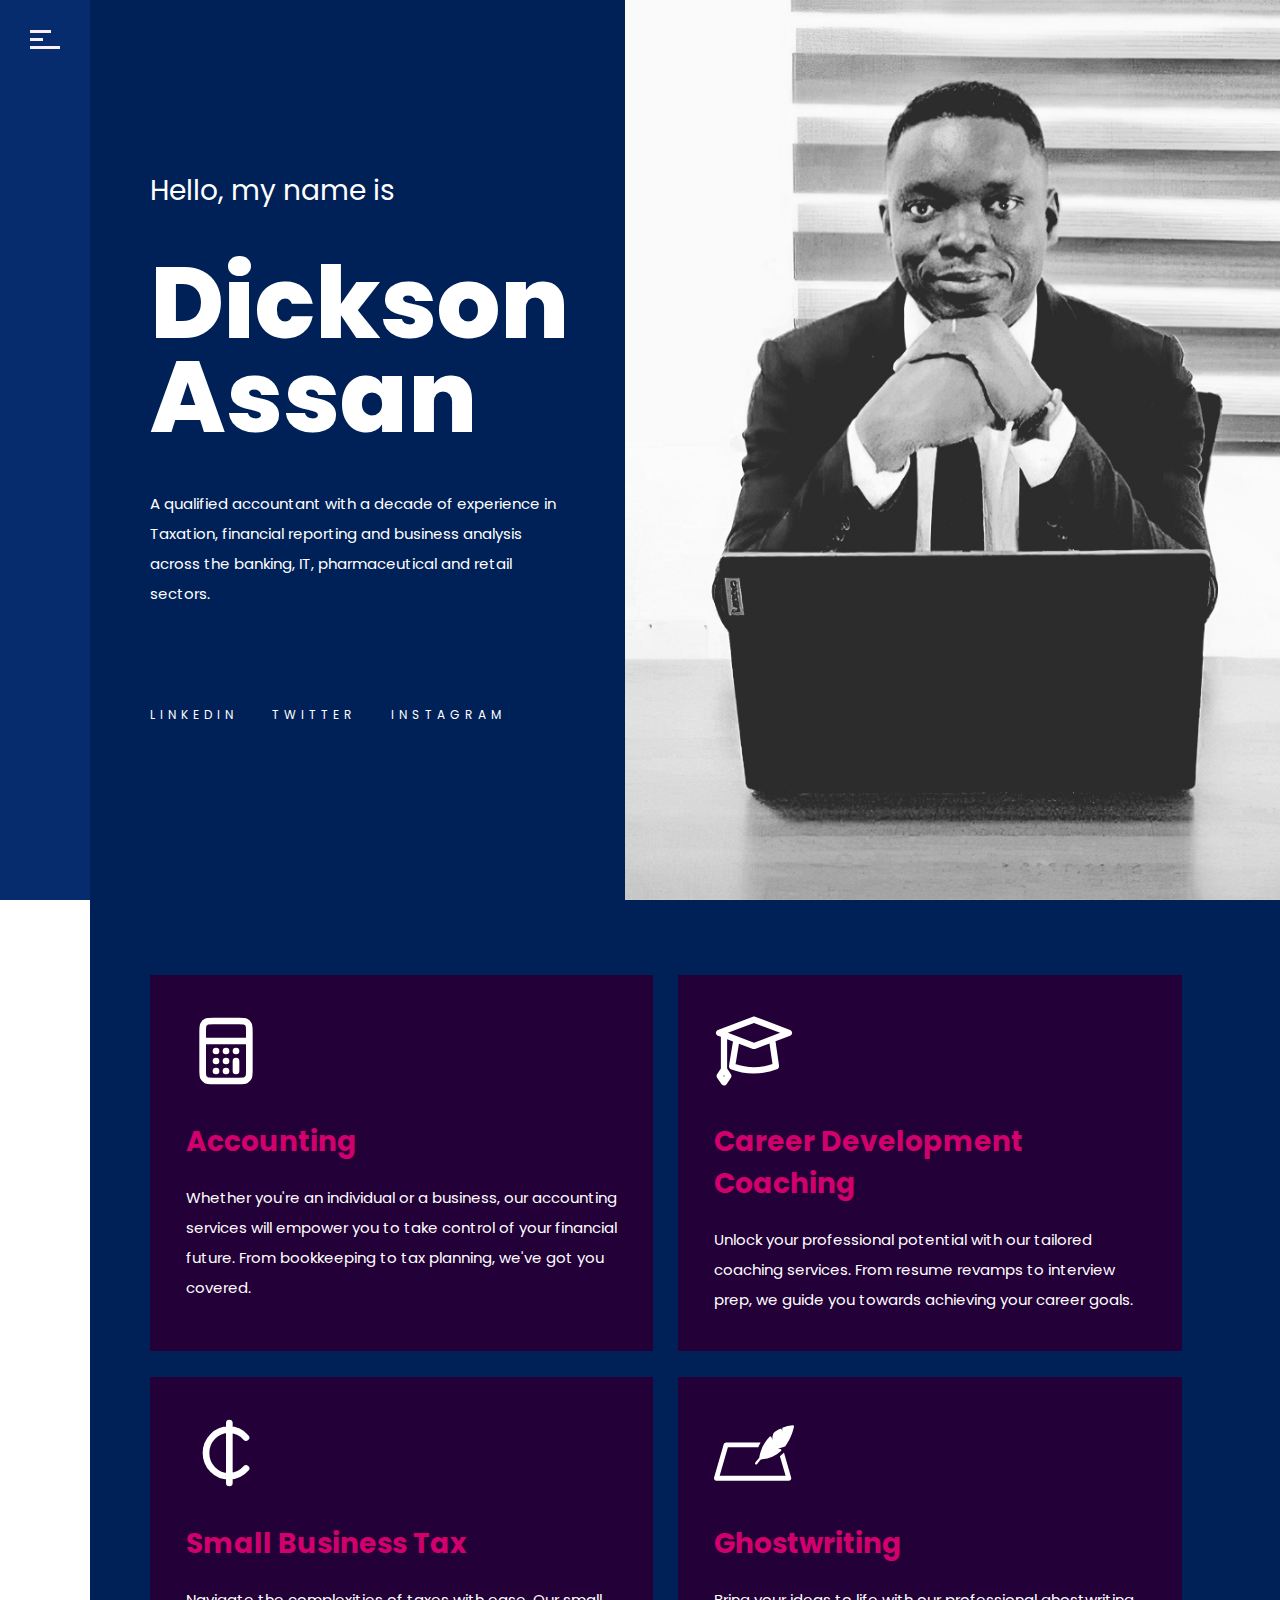
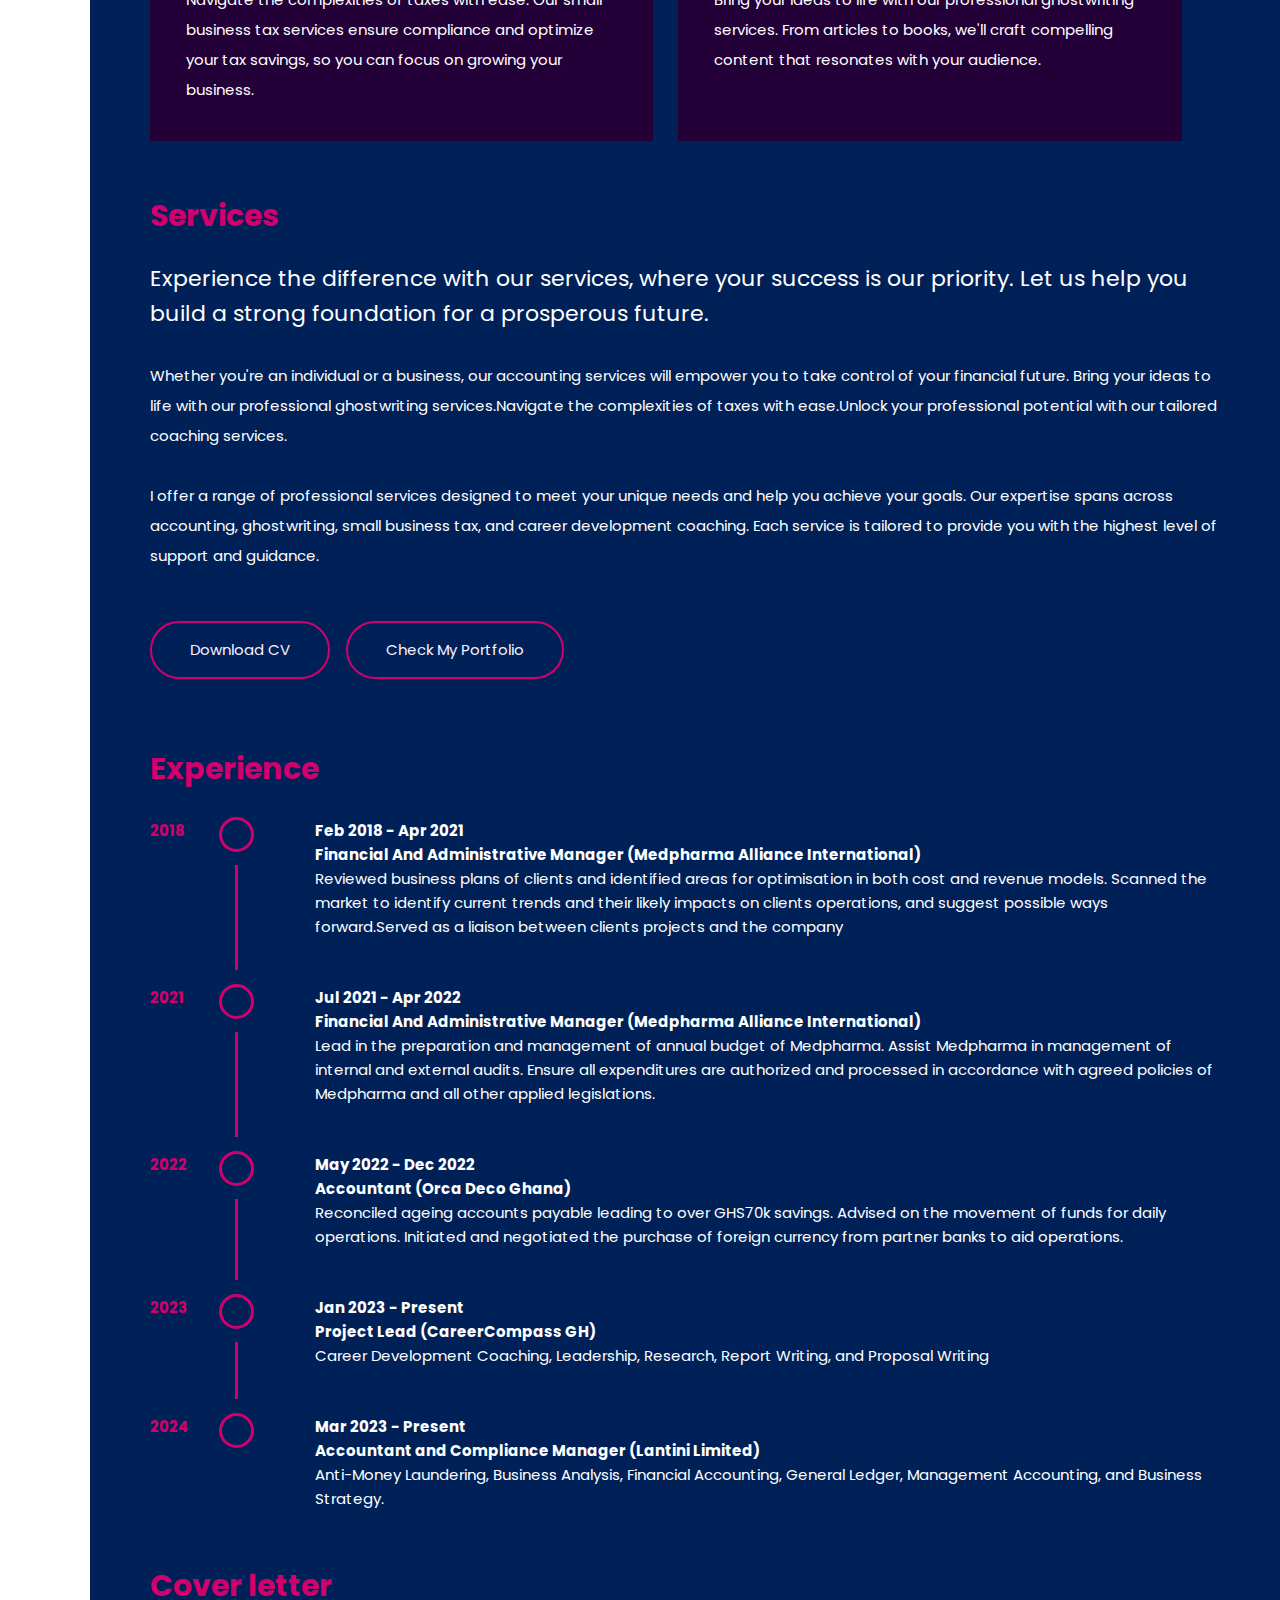
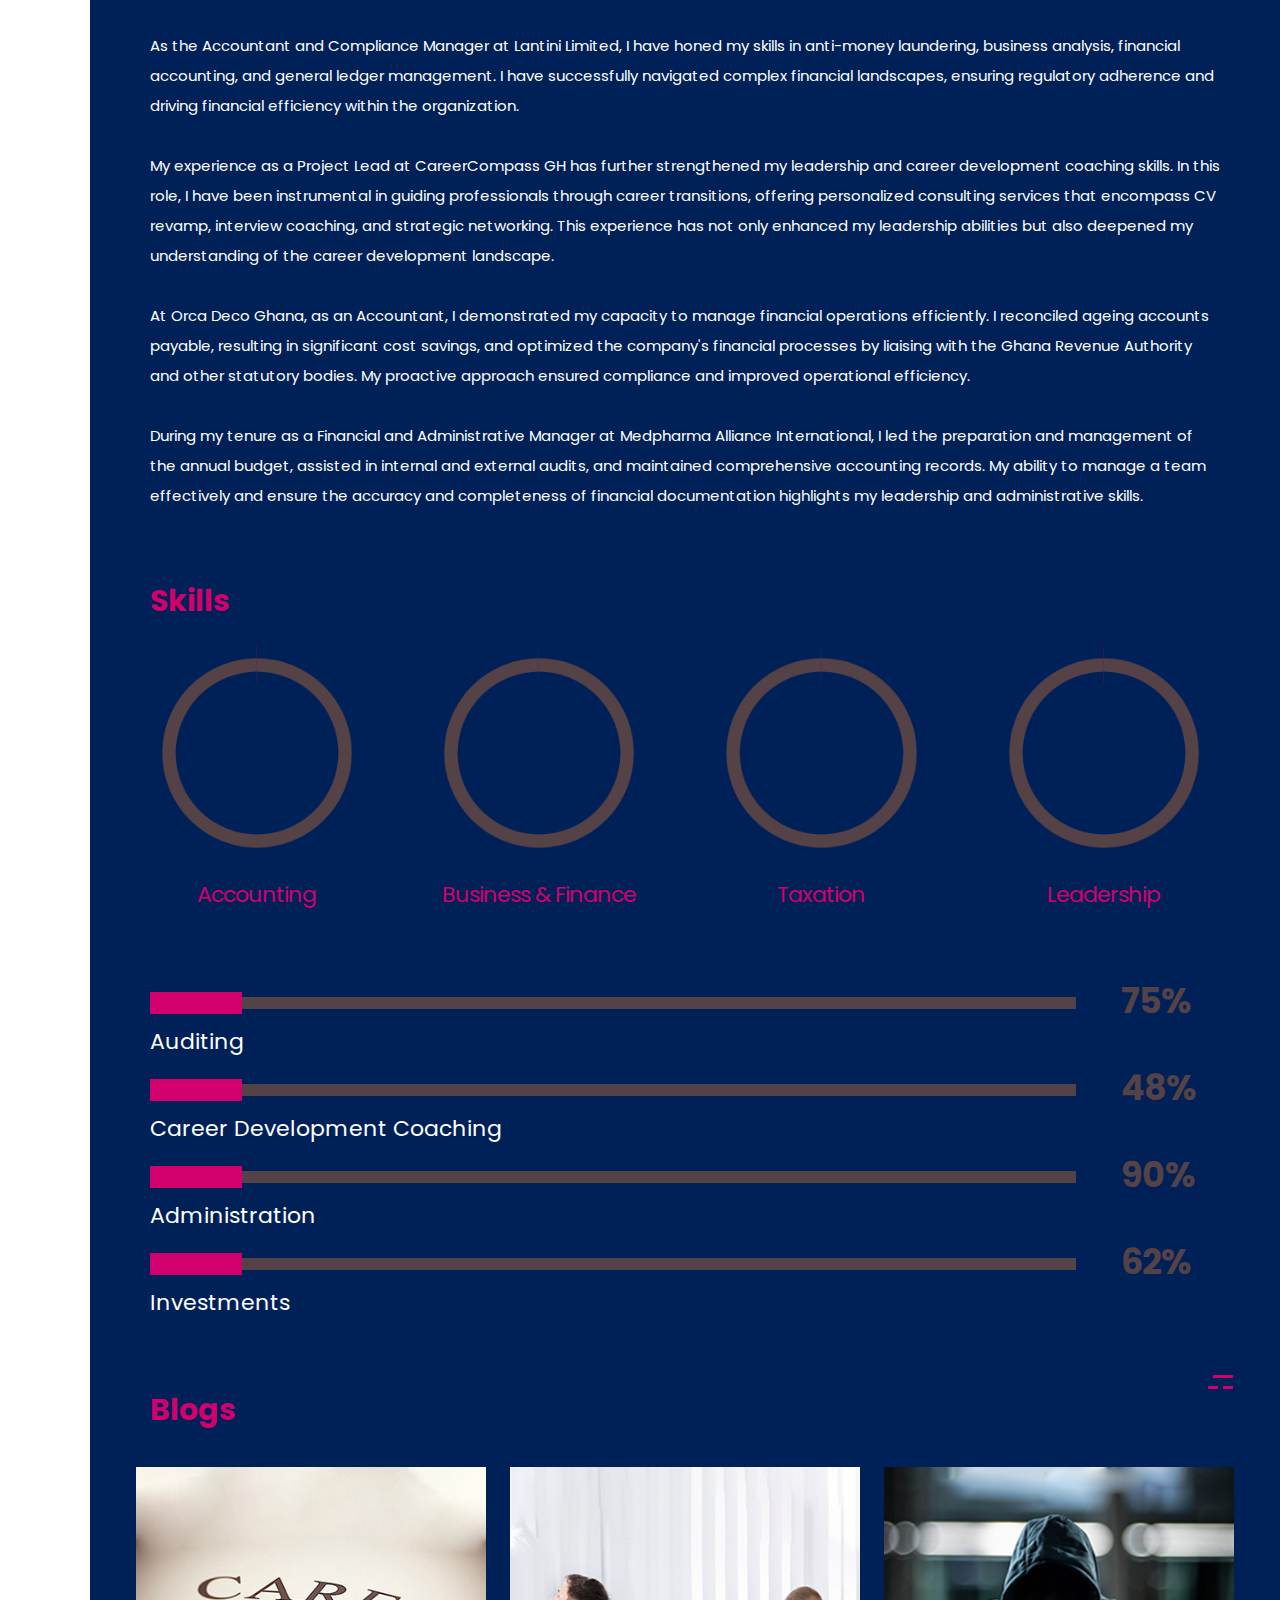
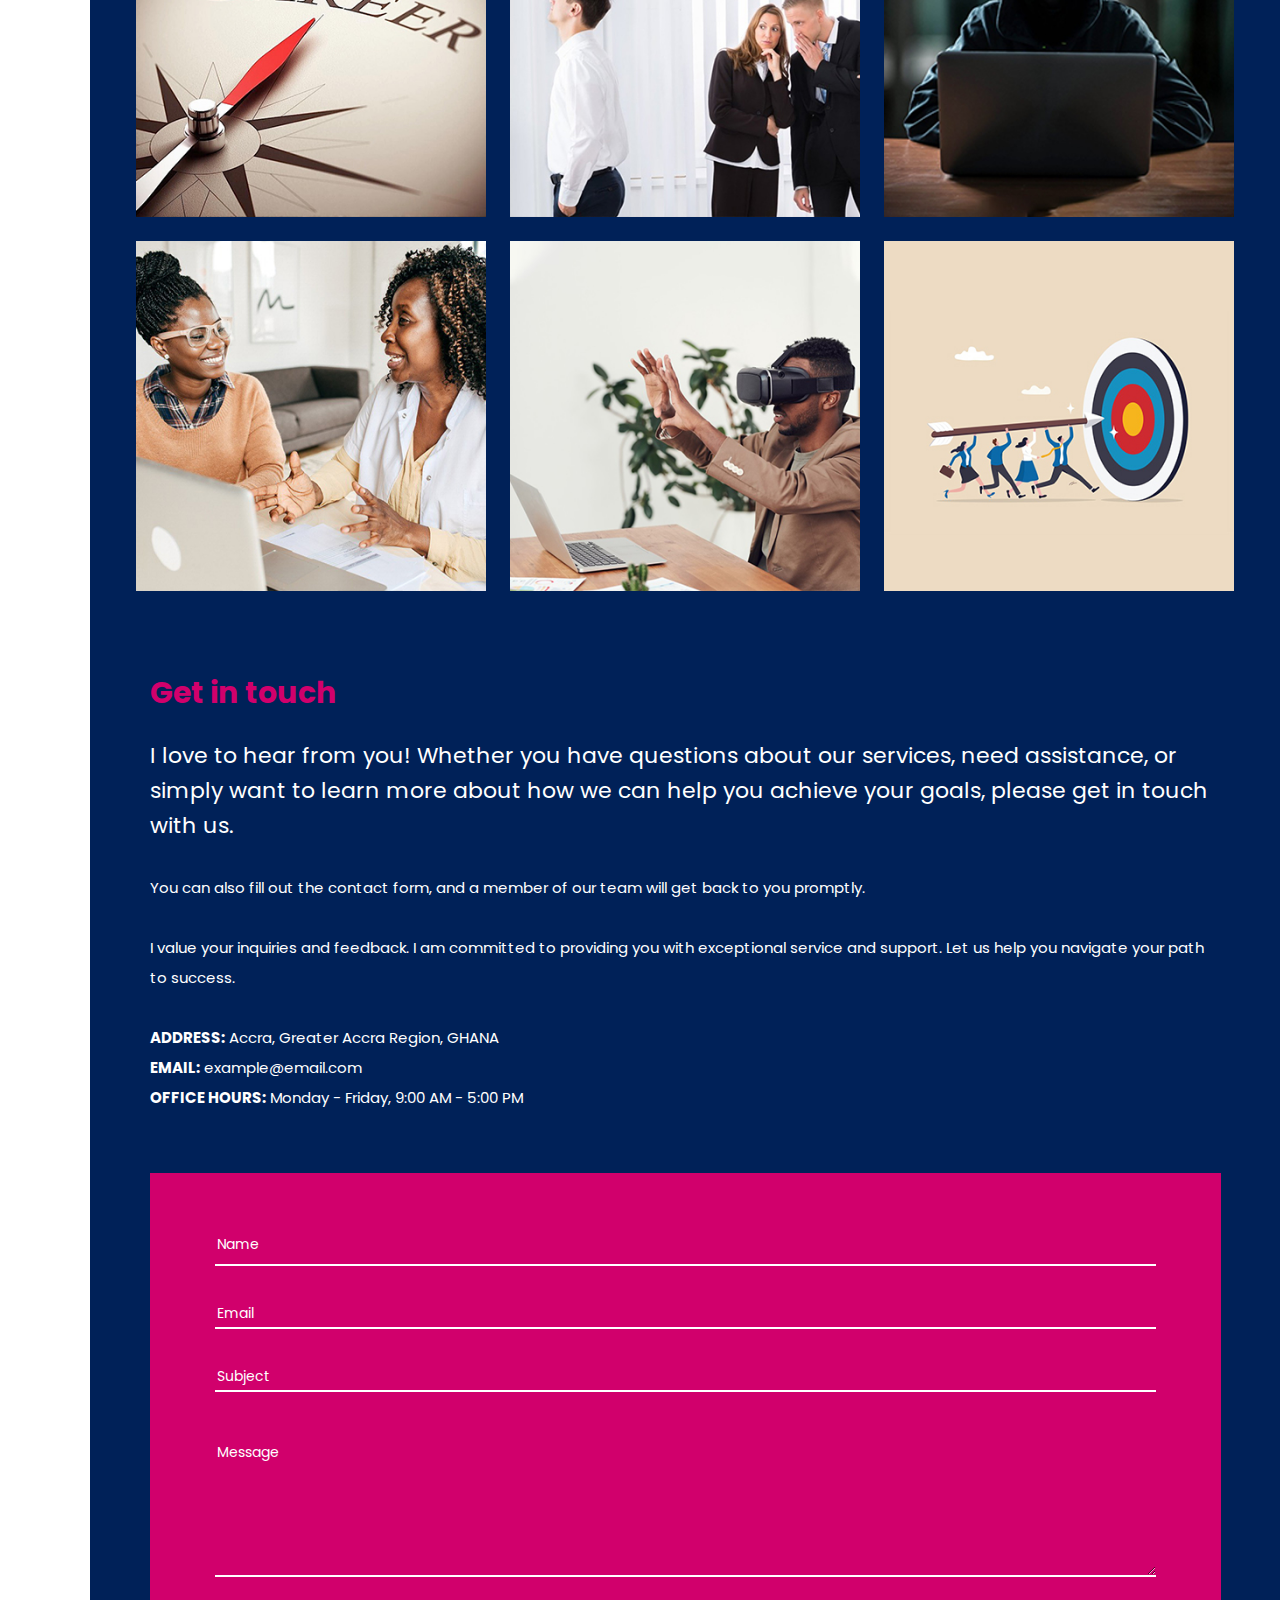
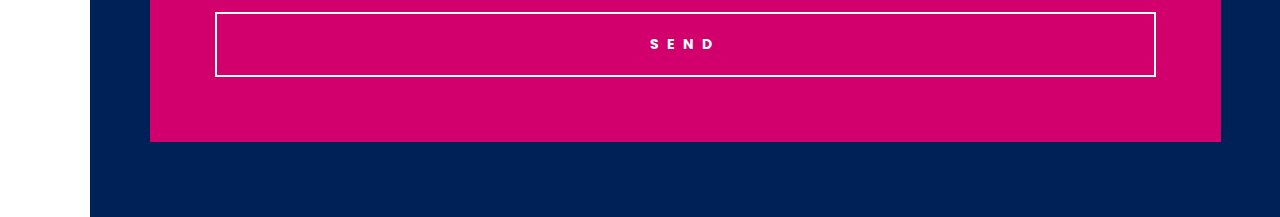
==== commit 8a83d8d3: "blog page modified" ====
--- a/index.html
+++ b/index.html
@@ -68,20 +68,20 @@
 
                         <div class="my-info">
                             <p class="my-info-title">ROLE</p>
-                            <p class="my-info-content">Designer</p>
+                            <p class="my-info-content">Accountant, Business Analyst, Career Coach</p>
                         </div>
 
                         <div class="my-info">
                             <p class="my-info-title">EMAIL</p>
-                            <p class="my-info-content">stone@example.com</p>
+                            <p class="my-info-content">example@email.com</p>
                         </div>
 
                         <div class="my-info">
                             <p class="my-info-title">PHONE</p>
-                            <p class="my-info-content">(+987) 987 654 321</p>
-                        </div>
-
-                        <img class="my-info-signature" src="images/signature.png" alt="" />
+                            <p class="my-info-content">(+233) 123 456 789</p>
+                        </div>
+
+                        <!-- <img class="my-info-signature" src="images/signature.png" alt="" /> -->
                     </div>
 
                     <div class="big-num">
@@ -100,7 +100,7 @@
                 <div id="home" class="section full-width-section">
                     <div class="section-wrapper block">
                         <div class="home-left-part">
-                            <p class="site-des">Hello, My name is</p>
+                            <p class="site-des">Hello, my name is</p>
                             <h1 class="entry-title">Dickson Assan</h1>
                             <p class="site-info">
                                 A qualified accountant with a decade of experience in Taxation, financial reporting and
@@ -246,105 +246,6 @@
                     </div>
                 </div>
 
-                <!-- Portfolio Section -->
-                <div id="portfolio" class="section">
-                    <div class="section-wrapper block">
-                        <div class="content-1300">
-                            <div id="portfolio-wrapper" class="relative">
-                                <div class="category-filter">
-                                    <div class="category-filter-icon"></div>
-                                </div>
-                                <div class="category-filter-list button-group filters-button-group">
-                                    <div class="button is-checked" data-filter="*">All</div>
-                                    <div class="button" data-filter=".text">Text</div>
-                                    <div class="button" data-filter=".video">Video</div>
-                                    <div class="button" data-filter=".image">Image</div>
-                                </div>
-                                <div class="portfolio-load-content-holder"></div>
-                                <div class="grid" id="portfolio-grid">
-                                    <div class="grid-sizer"></div>
-
-                                    <div id="p-item-1" class="grid-item element-item p-one-third text">
-                                        <a class="item-link ajax-portfolio" href="portfolio-1.html" data-id="1">
-                                            <img src="images/portfolio1.jpg" alt="" />
-                                            <div class="portfolio-text-holder">
-                                                <div class="portfolio-text-wrapper">
-                                                    <p class="portfolio-text">Home</p>
-                                                    <p class="portfolio-cat">Text</p>
-                                                </div>
-                                            </div>
-                                        </a>
-                                    </div>
-
-                                    <div id="p-item-2" class="grid-item element-item p-one-third text">
-                                        <a class="item-link ajax-portfolio" href="portfolio-2.html" data-id="2">
-                                            <img src="images/portfolio2.jpg" alt="" />
-                                            <div class="portfolio-text-holder">
-                                                <div class="portfolio-text-wrapper">
-                                                    <p class="portfolio-text">Stairways</p>
-                                                    <p class="portfolio-cat">Text</p>
-                                                </div>
-                                            </div>
-                                        </a>
-                                    </div>
-
-                                    <div id="p-item-3" class="grid-item element-item p-one-third text">
-                                        <a class="item-link ajax-portfolio" href="portfolio-3.html" data-id="3">
-                                            <img src="images/portfolio3.jpg" alt="" />
-                                            <div class="portfolio-text-holder">
-                                                <div class="portfolio-text-wrapper">
-                                                    <p class="portfolio-text">Sneakers</p>
-                                                    <p class="portfolio-cat">Text</p>
-                                                </div>
-                                            </div>
-                                        </a>
-                                    </div>
-
-                                    <div class="grid-item element-item p-one-third video">
-                                        <a class="item-link" href="https://vimeo.com/199192931"
-                                            data-rel="prettyPhoto[portfolio]">
-                                            <img src="images/portfolio4.jpg" alt="" />
-                                            <div class="portfolio-text-holder">
-                                                <div class="portfolio-text-wrapper">
-                                                    <p class="portfolio-text">Design</p>
-                                                    <p class="portfolio-cat">Video</p>
-                                                </div>
-                                            </div>
-                                        </a>
-                                    </div>
-
-                                    <div class="grid-item element-item p-one-third image">
-                                        <a class="item-link" href="images/item_03.jpg"
-                                            data-rel="prettyPhoto[portfolio]">
-                                            <img src="images/portfolio5.jpg" alt="" />
-                                            <div class="portfolio-text-holder">
-                                                <div class="portfolio-text-wrapper">
-                                                    <p class="portfolio-text">Leaf</p>
-                                                    <p class="portfolio-cat">Image</p>
-                                                </div>
-                                            </div>
-                                        </a>
-                                    </div>
-
-                                    <div class="grid-item element-item p-one-third image">
-                                        <a class="item-link" href="images/item_02.jpg"
-                                            data-rel="prettyPhoto[portfolio]">
-                                            <img src="images/portfolio6.jpg" alt="" />
-                                            <div class="portfolio-text-holder">
-                                                <div class="portfolio-text-wrapper">
-                                                    <p class="portfolio-text">Bottle</p>
-                                                    <p class="portfolio-cat">Image</p>
-                                                </div>
-                                            </div>
-                                        </a>
-                                    </div>
-
-                                </div>
-                            </div>
-                        </div>
-                    </div>
-                </div>
-
                 <!-- Resume/Experience Section -->
                 <div id="resume" class="section">
                     <div class="section-wrapper block">
@@ -552,6 +453,98 @@
                                             </div>
                                             <div class="skill-percent">62%</div>
                                         </div>
+                                    </div>
+                                </div>
+                            </div>
+                        </div>
+                    </div>
+                </div>
+
+                <!-- Blogs Section -->
+                <div id="portfolio" class="section">
+                    <div class="section-wrapper block">
+                        <div class="content-1300">
+                            <div id="portfolio-wrapper" class="relative">
+                                <h2 class="entry-title section-title">Blogs</h2>
+                                <div class="category-filter">
+                                    <div class="category-filter-icon"></div>
+                                </div>
+                                <div class="portfolio-load-content-holder"></div>
+                                <div class="grid" id="portfolio-grid">
+                                    <div class="grid-sizer"></div>
+
+                                    <div id="p-item-1" class="grid-item element-item p-one-third text">
+                                        <a class="item-link ajax-portfolio" href="career.html" data-id="1">
+                                            <img src="images/e3.jpg" alt="" />
+                                            <div class="portfolio-text-holder">
+                                                <div class="portfolio-text-wrapper">
+                                                    <p class="portfolio-text">Do You Have Your Career Compass?</p>
+                                                    <p class="portfolio-cat">April, 2023</p>
+                                                </div>
+                                            </div>
+                                        </a>
+                                    </div>
+
+                                    <div id="p-item-2" class="grid-item element-item p-one-third text">
+                                        <a class="item-link ajax-portfolio" href="politics.html" data-id="2">
+                                            <img src="images/e4.jpg" alt="" />
+                                            <div class="portfolio-text-holder">
+                                                <div class="portfolio-text-wrapper">
+                                                    <p class="portfolio-text">Navigating Work Politics To Your Advantage
+                                                        As A Young Professional</p>
+                                                    <p class="portfolio-cat">April, 2023</p>
+                                                </div>
+                                            </div>
+                                        </a>
+                                    </div>
+
+                                    <div id="p-item-3" class="grid-item element-item p-one-third text">
+                                        <a class="item-link ajax-portfolio" href="redflags.html" data-id="3">
+                                            <img src="images/e2.jpg" alt="" />
+                                            <div class="portfolio-text-holder">
+                                                <div class="portfolio-text-wrapper">
+                                                    <p class="portfolio-text">Red Flags To Spot Fake Job Ad & Bad
+                                                        Recruiters</p>
+                                                    <p class="portfolio-cat">May, 2023</p>
+                                                </div>
+                                            </div>
+                                        </a>
+                                    </div>
+
+                                    <div id="p-item-1" class="grid-item element-item p-one-third text">
+                                        <a class="item-link ajax-portfolio" href="mentor.html" data-id="4">
+                                            <img src="images/e5.jpg" alt="" />
+                                            <div class="portfolio-text-holder">
+                                                <div class="portfolio-text-wrapper">
+                                                    <p class="portfolio-text">Mentorship: The Key To Career Success of
+                                                        Young Professionals</p>
+                                                    <p class="portfolio-cat">May, 2023</p>
+                                                </div>
+                                            </div>
+                                        </a>
+                                    </div>
+                                    <div id="p-item-2" class="grid-item element-item p-one-third text">
+                                        <a class="item-link ajax-portfolio" href="future.html" data-id="5">
+                                            <img src="images/e6.jpg" alt="" />
+                                            <div class="portfolio-text-holder">
+                                                <div class="portfolio-text-wrapper">
+                                                    <p class="portfolio-text">Preparing For The Future Of Work Today</p>
+                                                    <p class="portfolio-cat">May, 2023</p>
+                                                </div>
+                                            </div>
+                                        </a>
+                                    </div>
+                                    <div id="p-item-3" class="grid-item element-item p-one-third text">
+                                        <a class="item-link ajax-portfolio" href="timeless.html" data-id="6">
+                                            <img src="images/e1.jpg" alt="" />
+                                            <div class="portfolio-text-holder">
+                                                <div class="portfolio-text-wrapper">
+                                                    <p class="portfolio-text">12 Timeless Skills You Need to Succeed In
+                                                        Your Career</p>
+                                                    <p class="portfolio-cat">June, 2023</p>
+                                                </div>
+                                            </div>
+                                        </a>
                                     </div>
                                 </div>
                             </div>
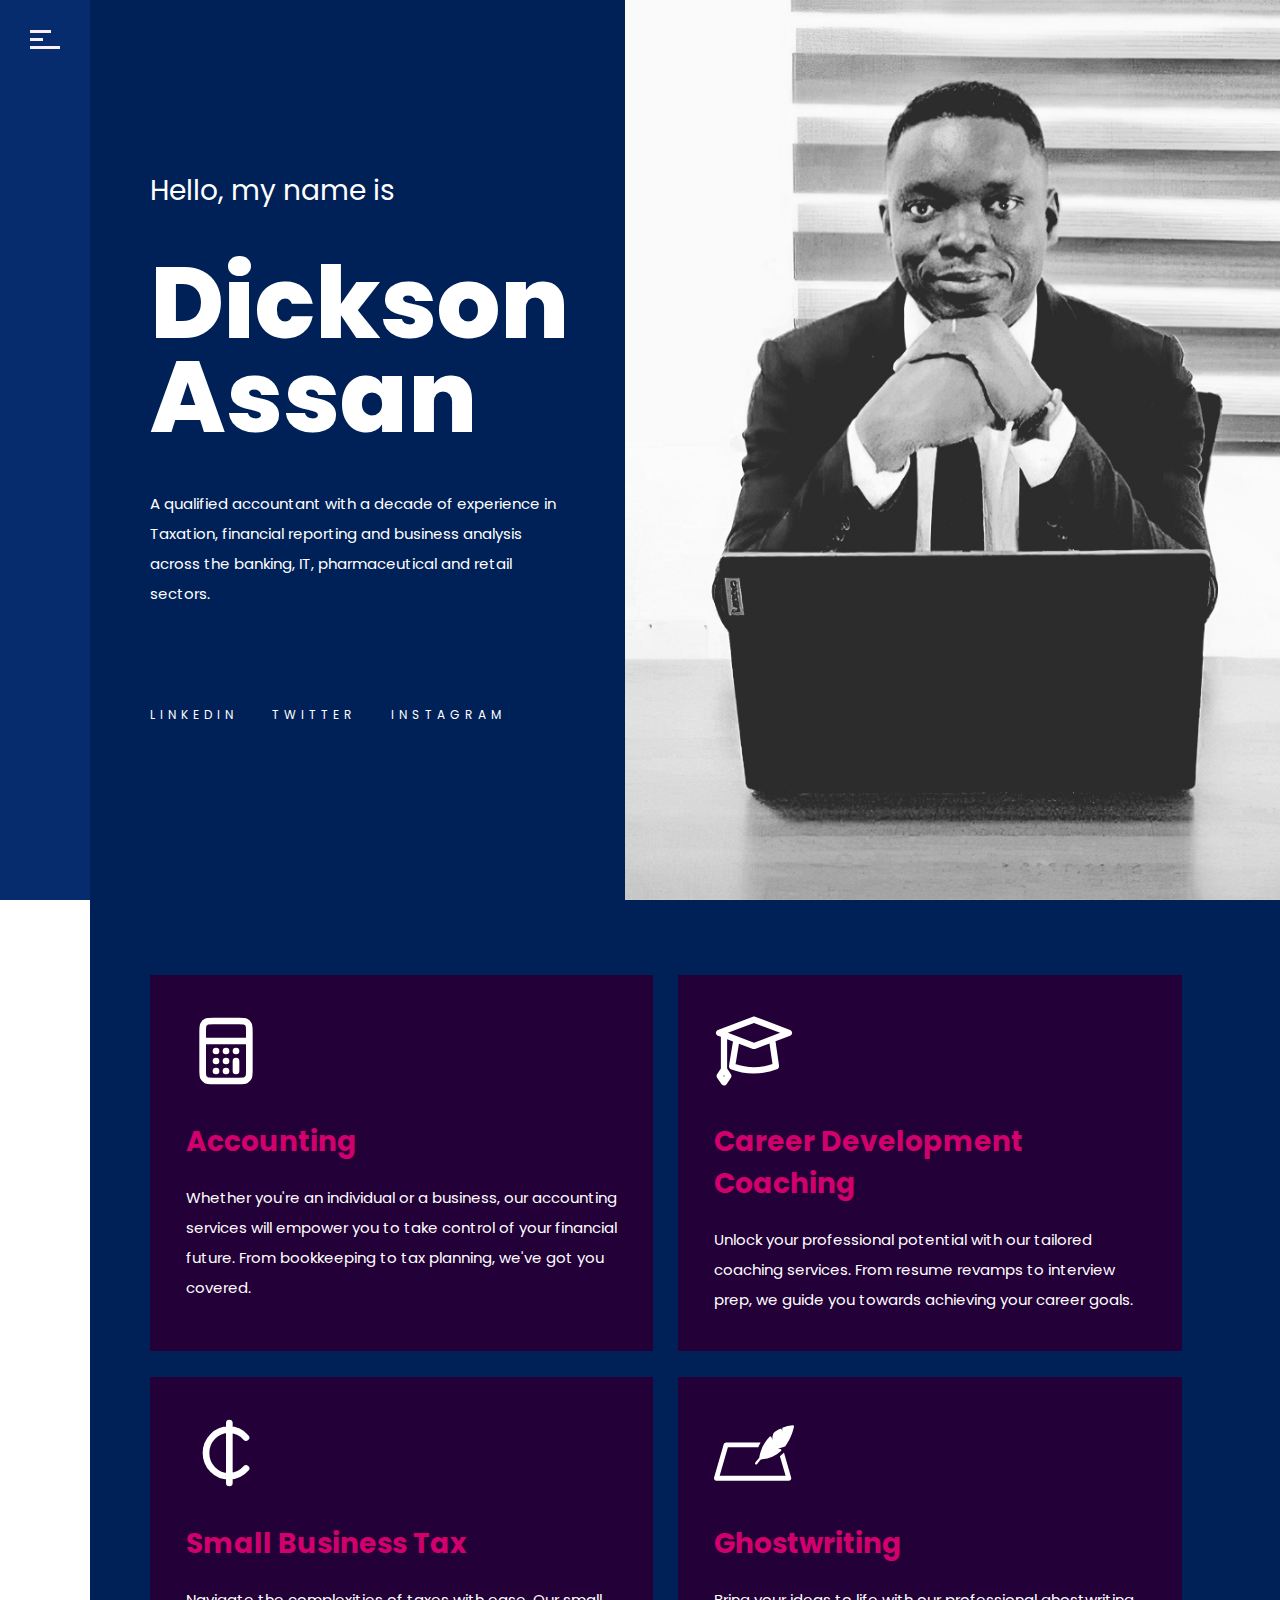
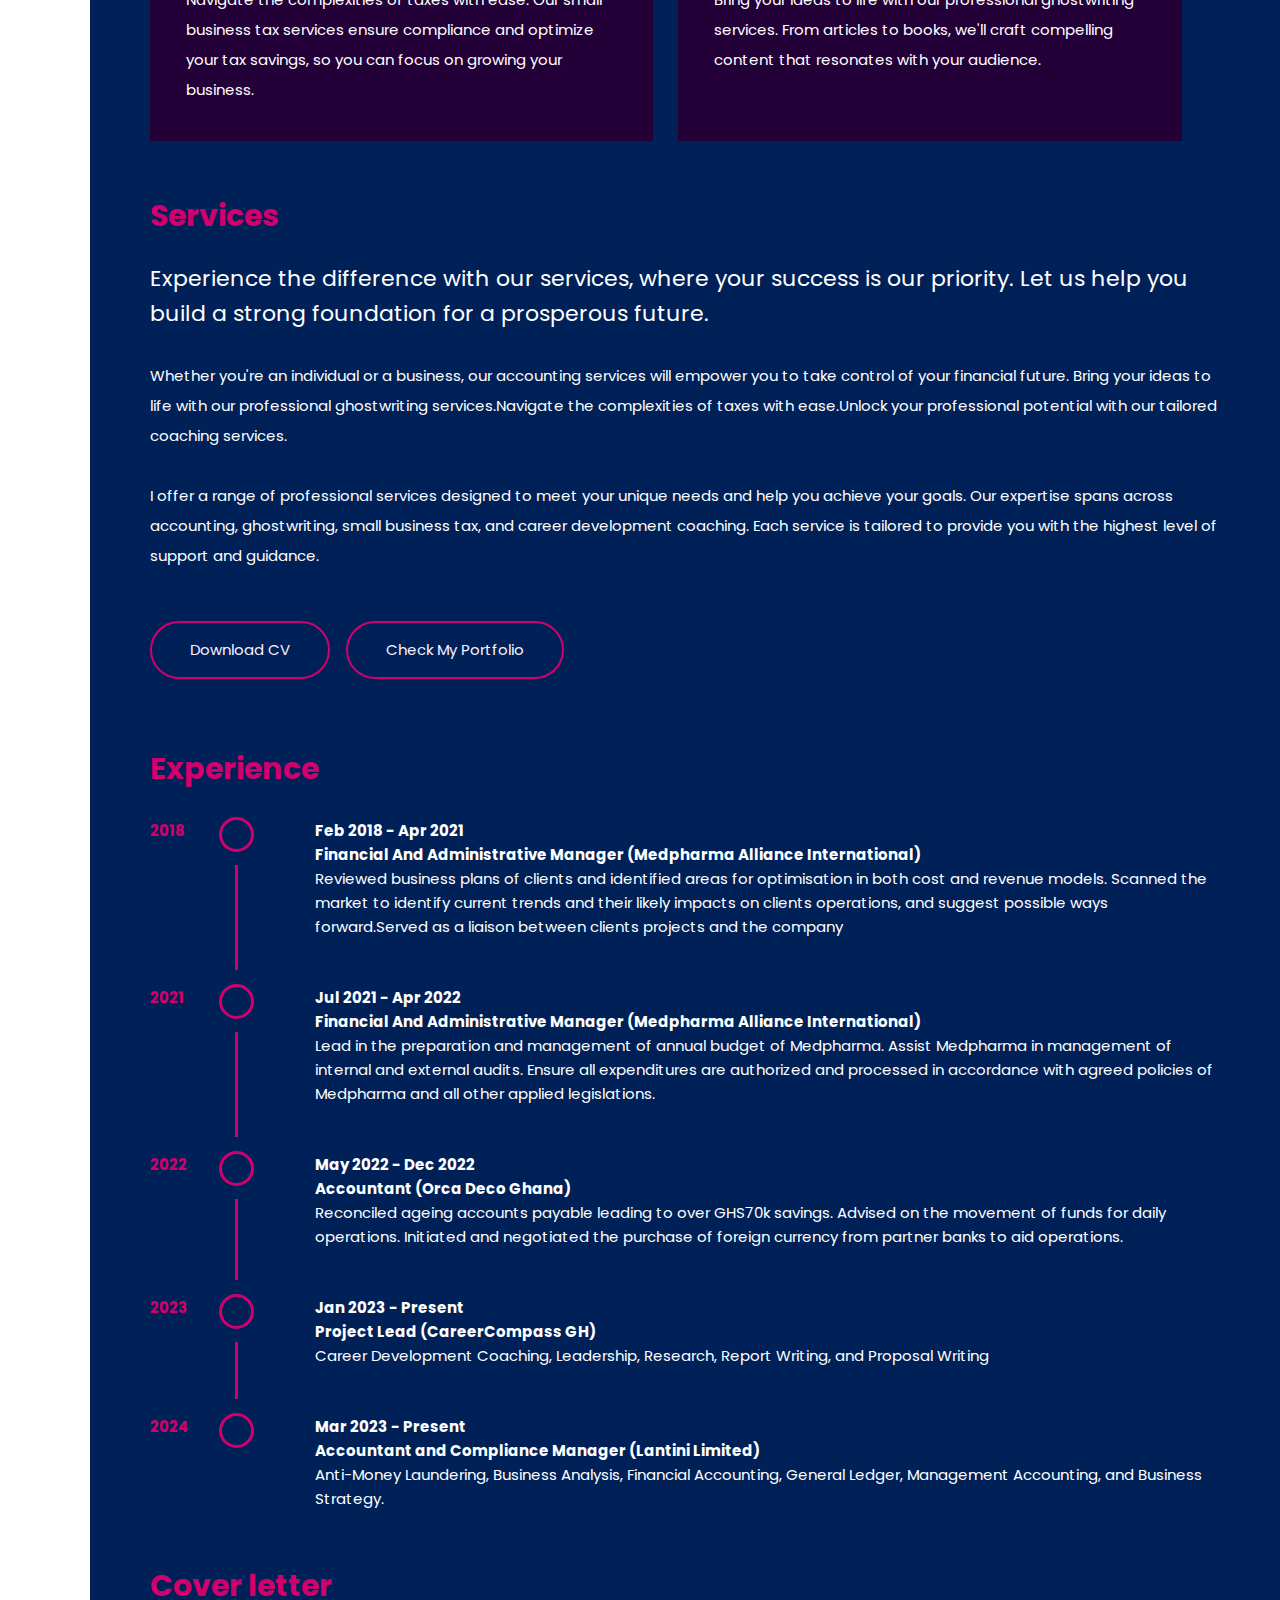
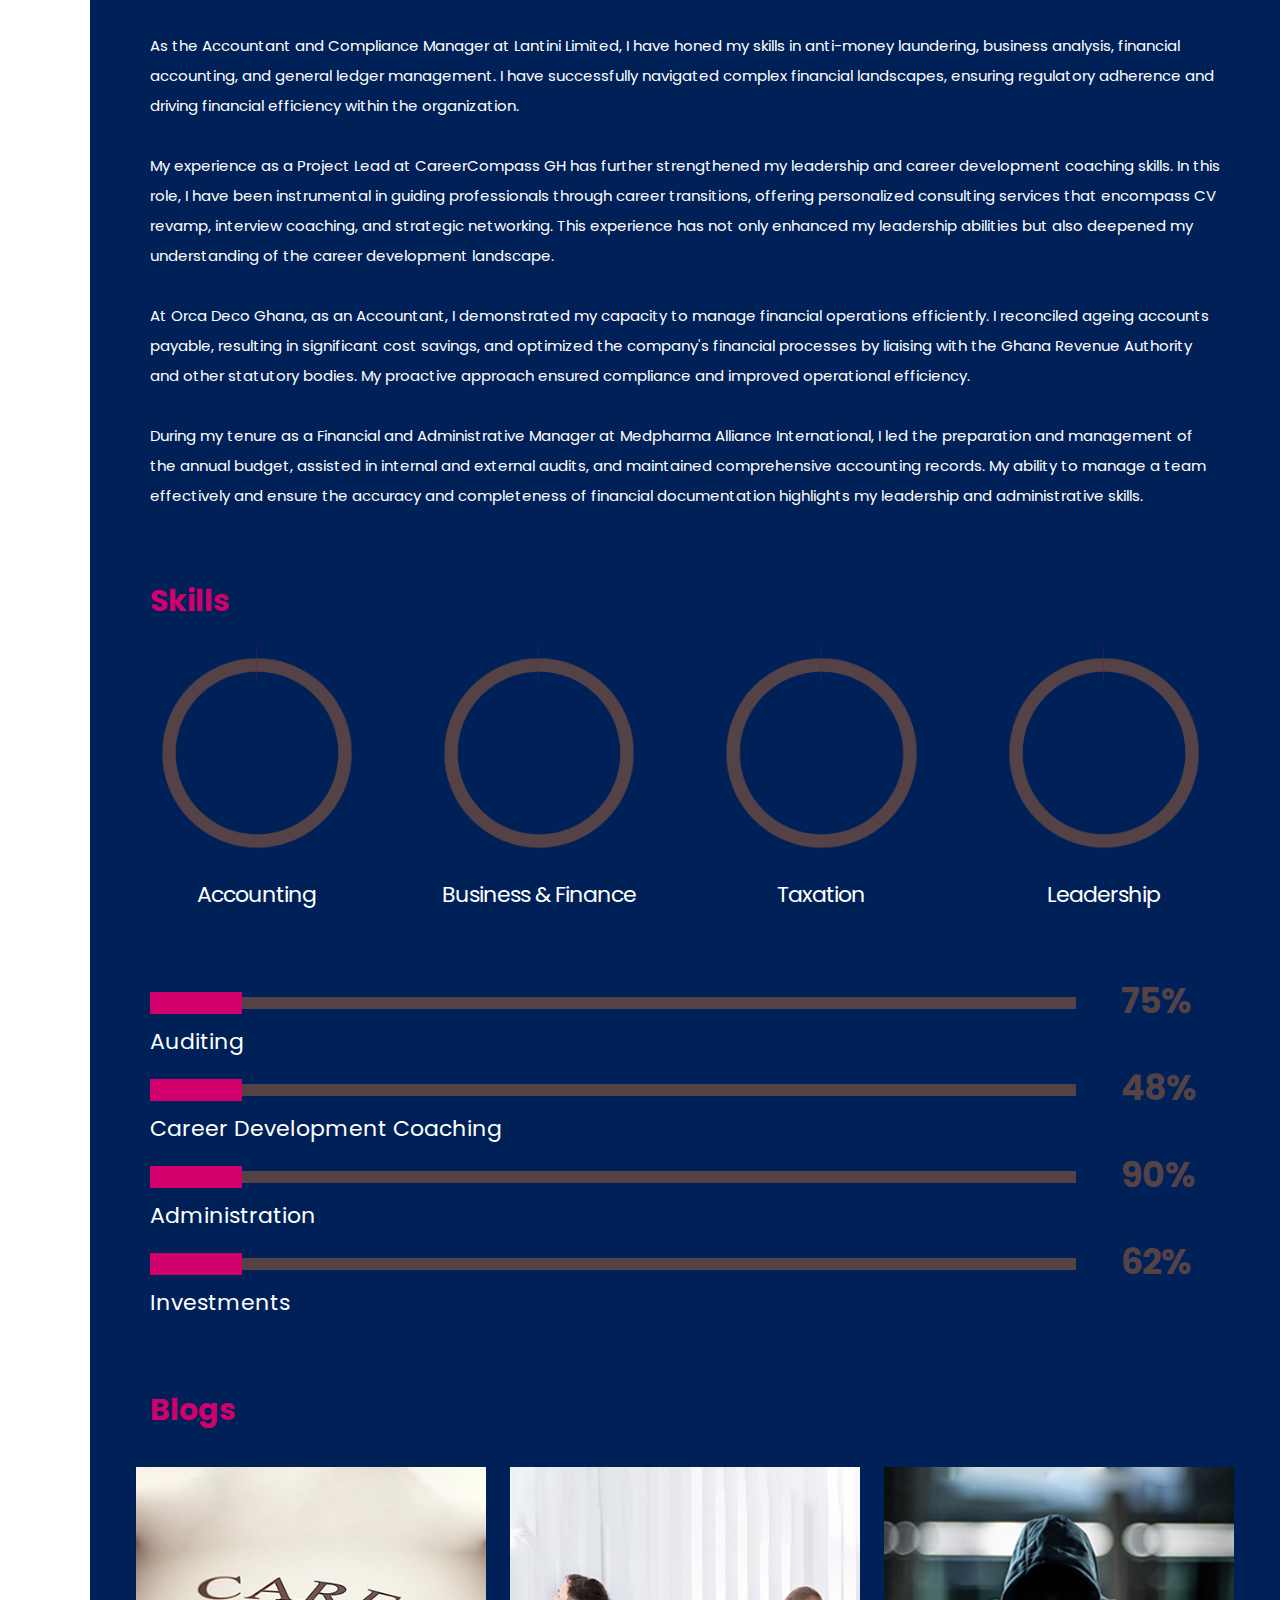
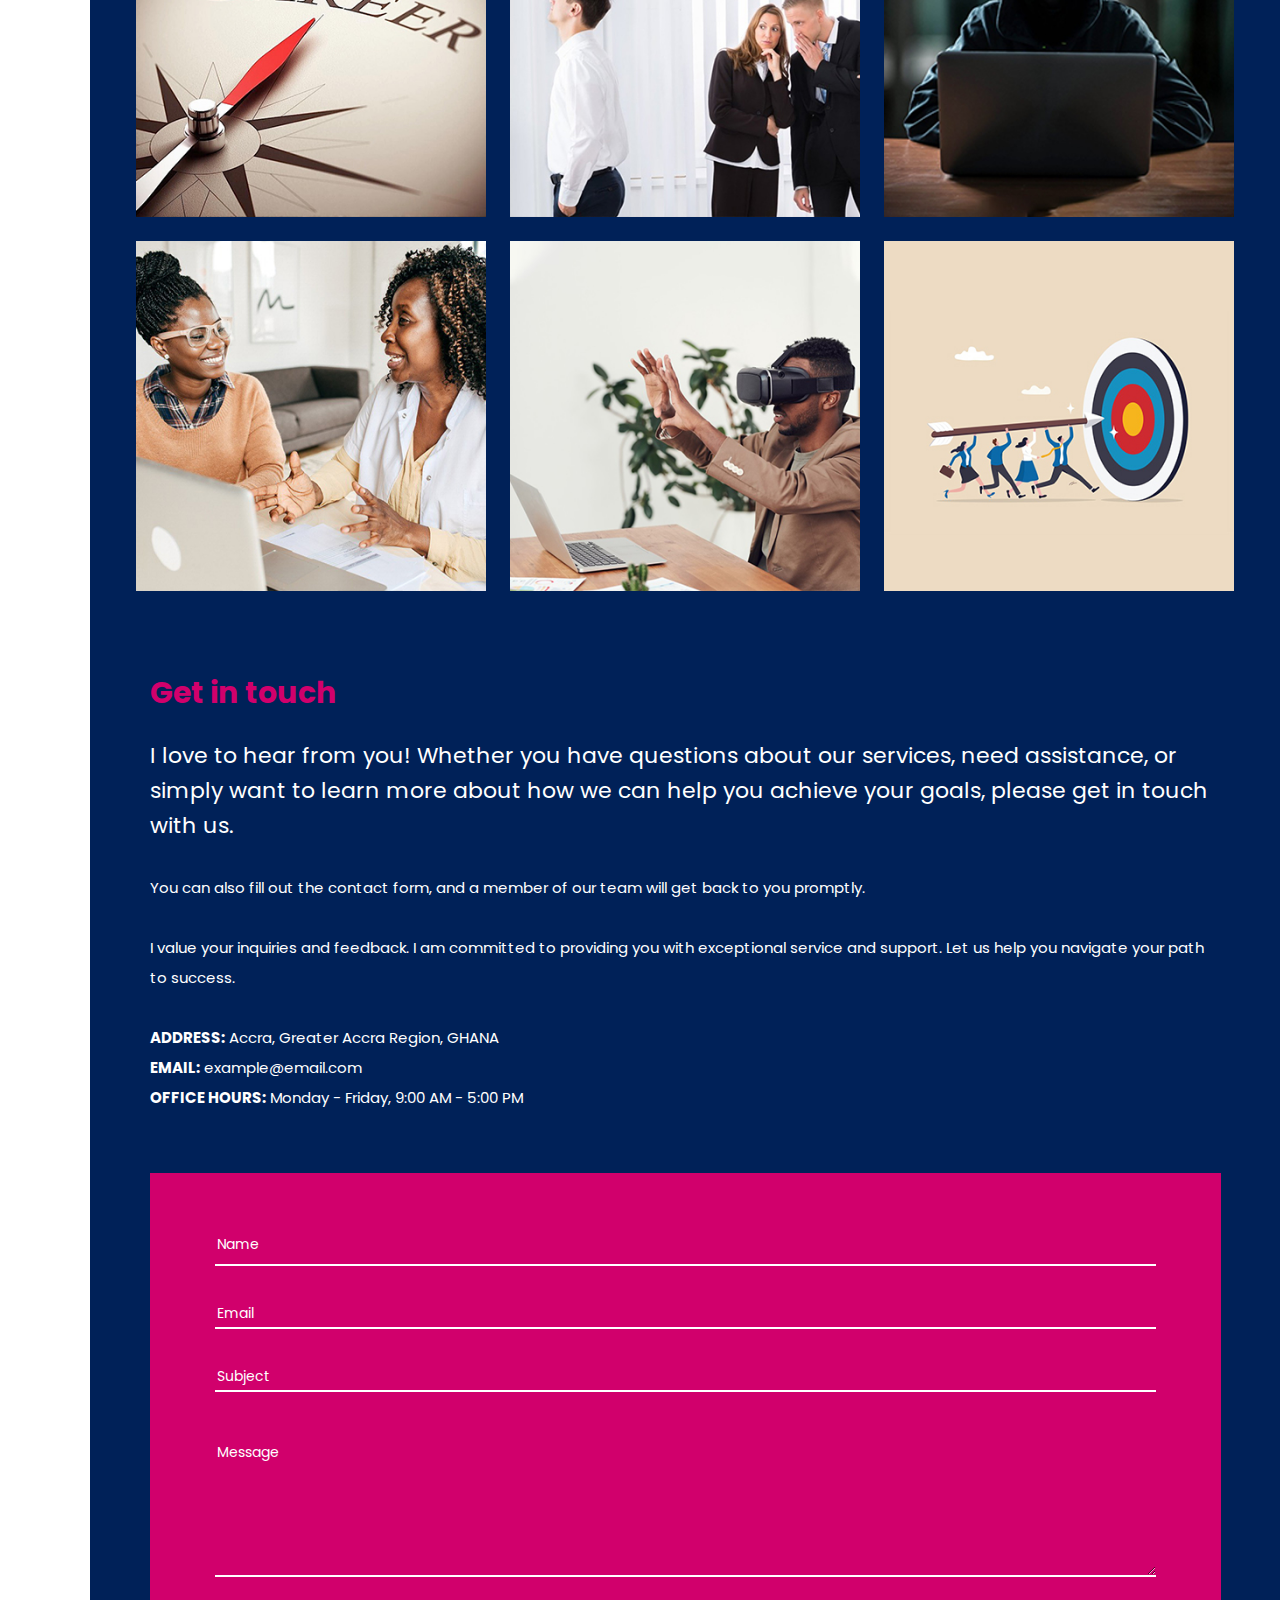
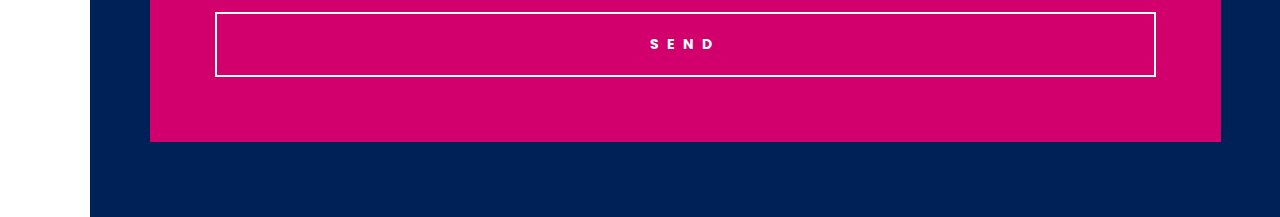
==== commit e70ccb7f: "made minor changes skills and blog" ====
--- a/index.html
+++ b/index.html
@@ -466,9 +466,6 @@
                         <div class="content-1300">
                             <div id="portfolio-wrapper" class="relative">
                                 <h2 class="entry-title section-title">Blogs</h2>
-                                <div class="category-filter">
-                                    <div class="category-filter-icon"></div>
-                                </div>
                                 <div class="portfolio-load-content-holder"></div>
                                 <div class="grid" id="portfolio-grid">
                                     <div class="grid-sizer"></div>
--- a/style.css
+++ b/style.css
@@ -1196,7 +1196,7 @@
 
 p.skill-circle-text {
     font-size: 22px;
-    color: #d1006c;
+    color: white;
     text-align: center;
     padding-top: 20px;
     letter-spacing: -1px;
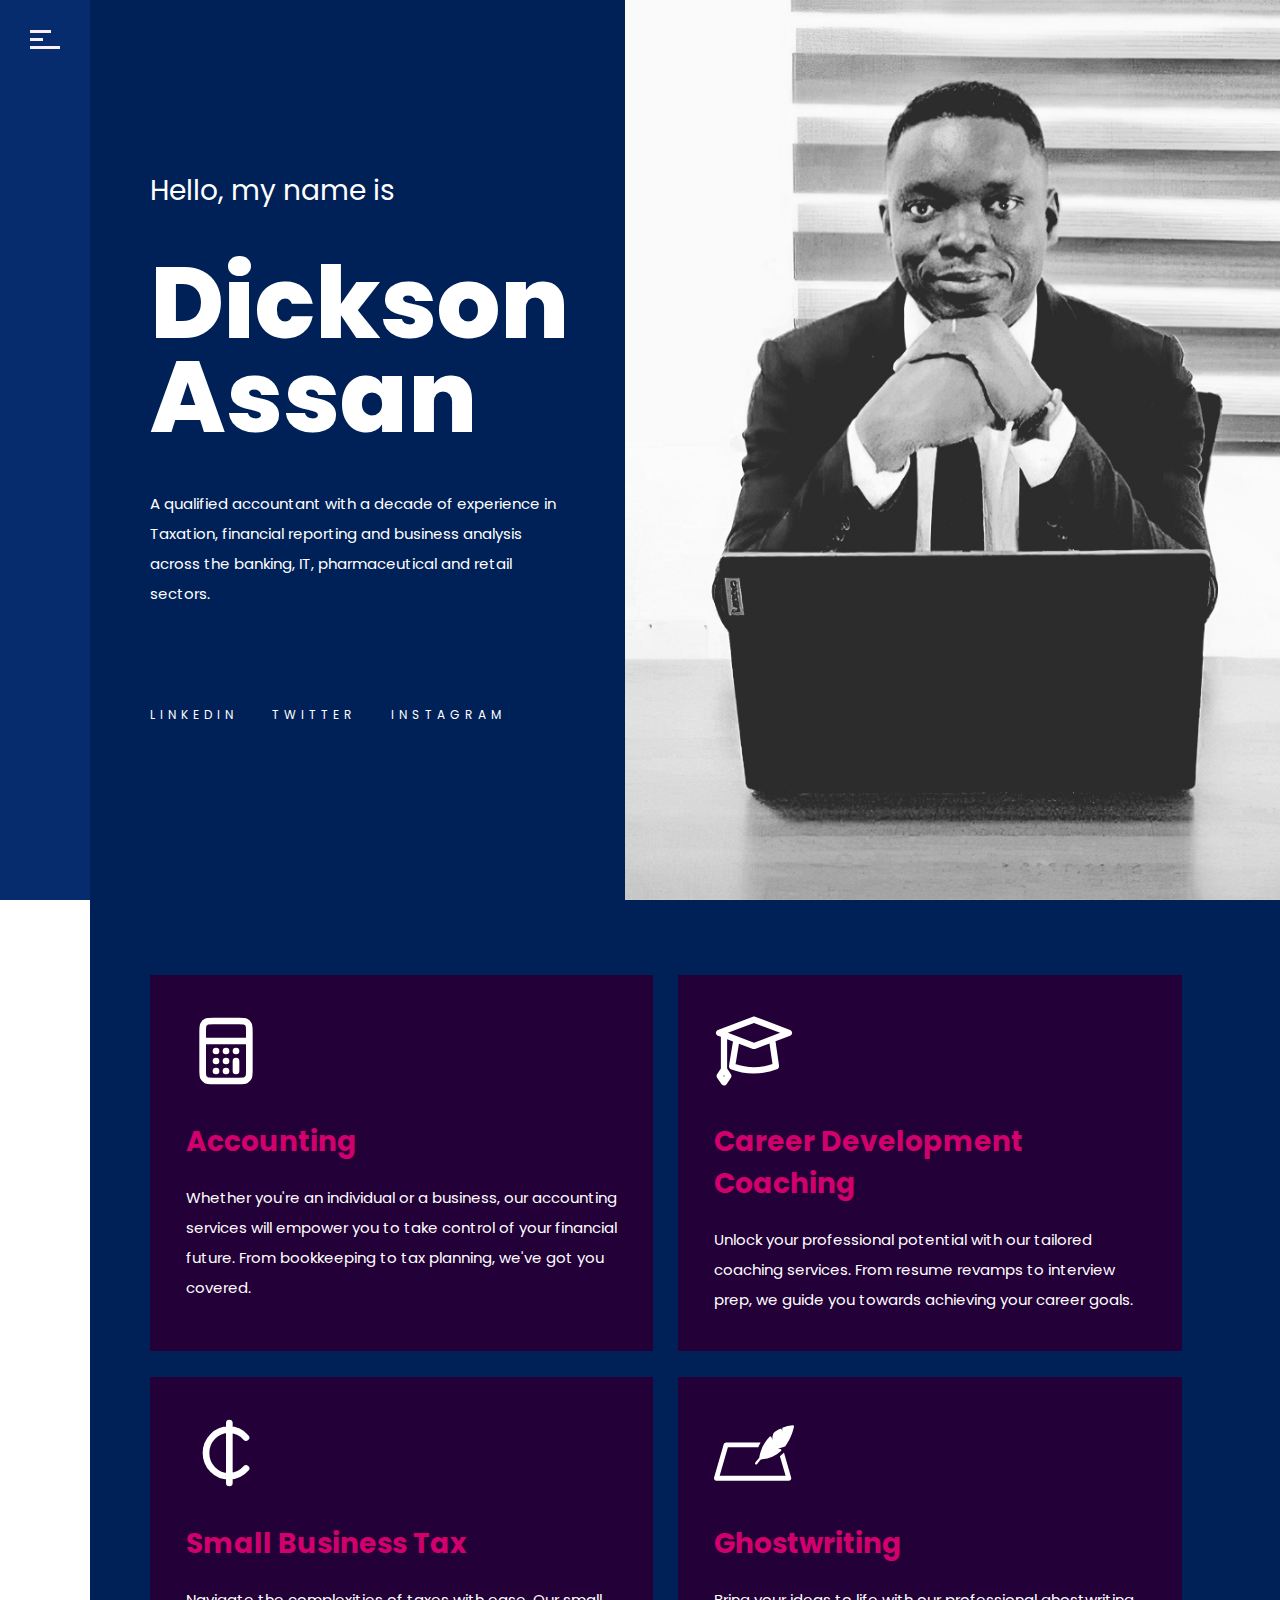
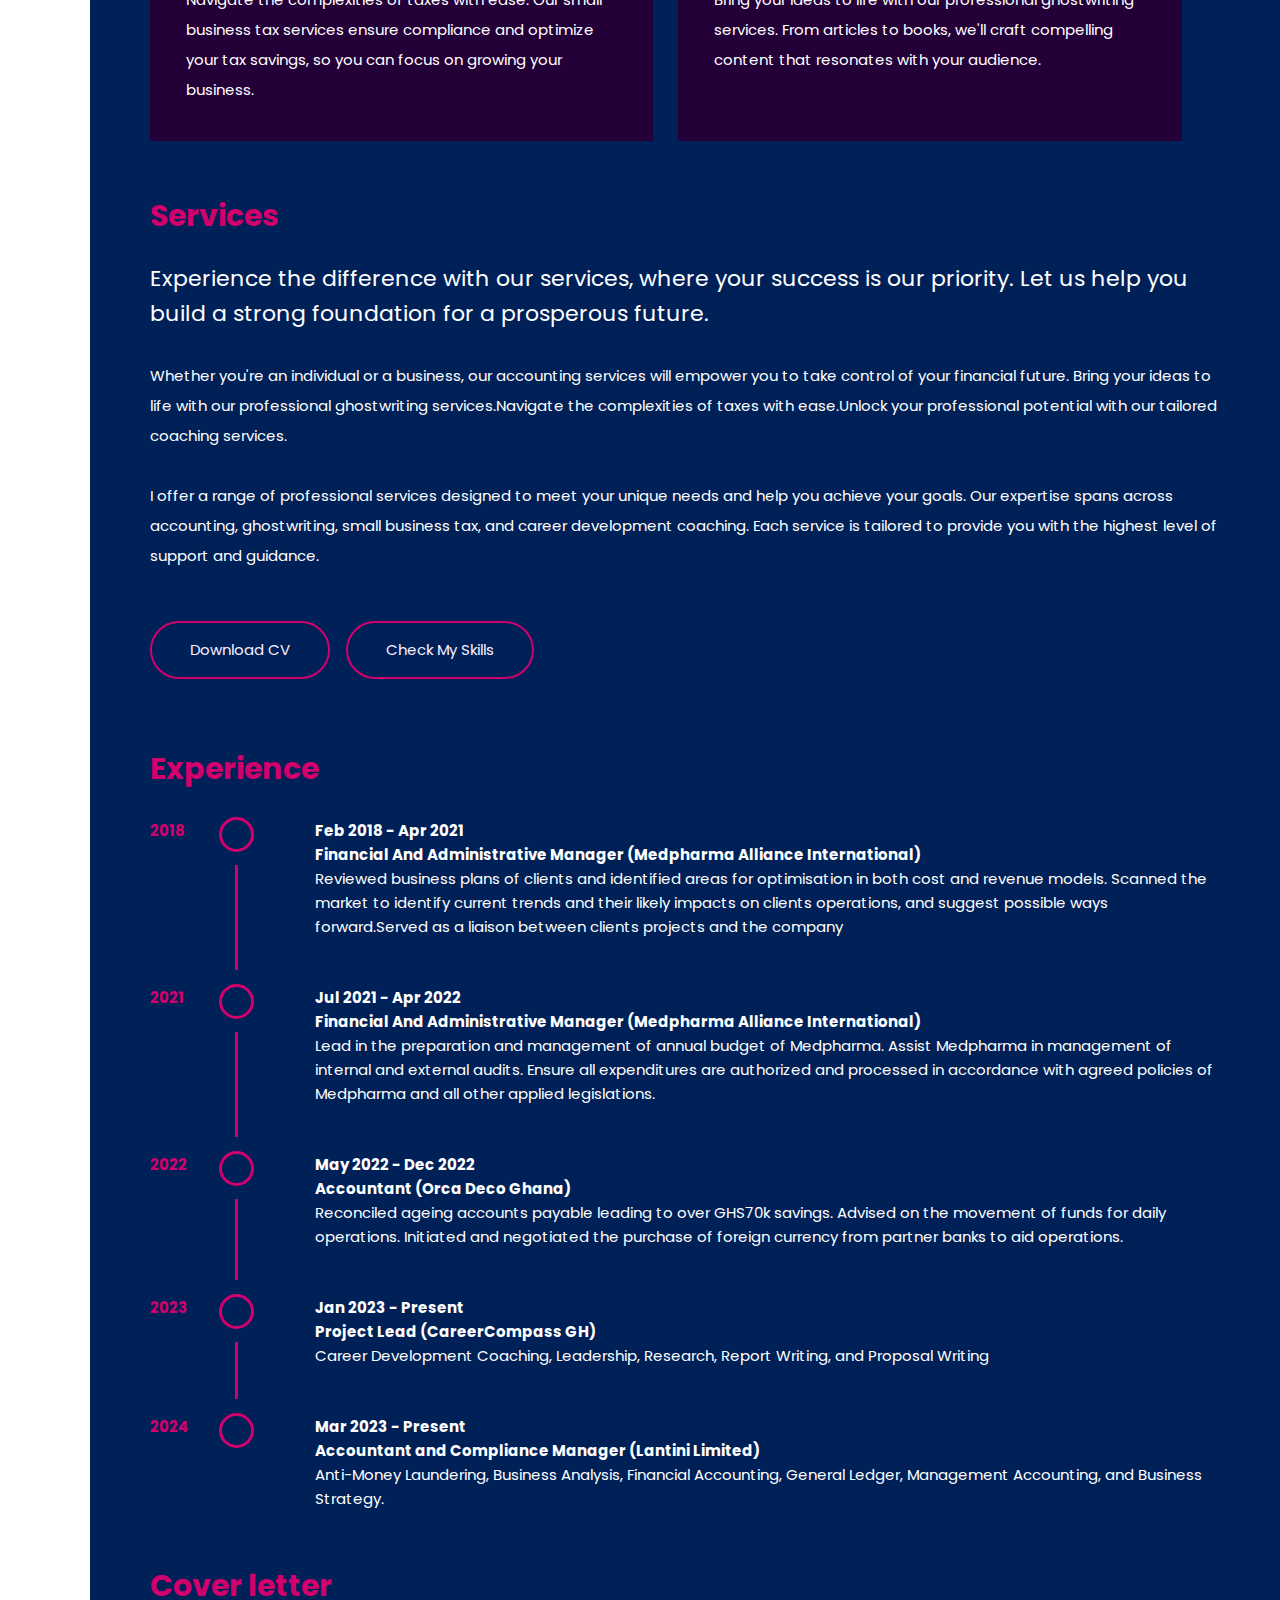
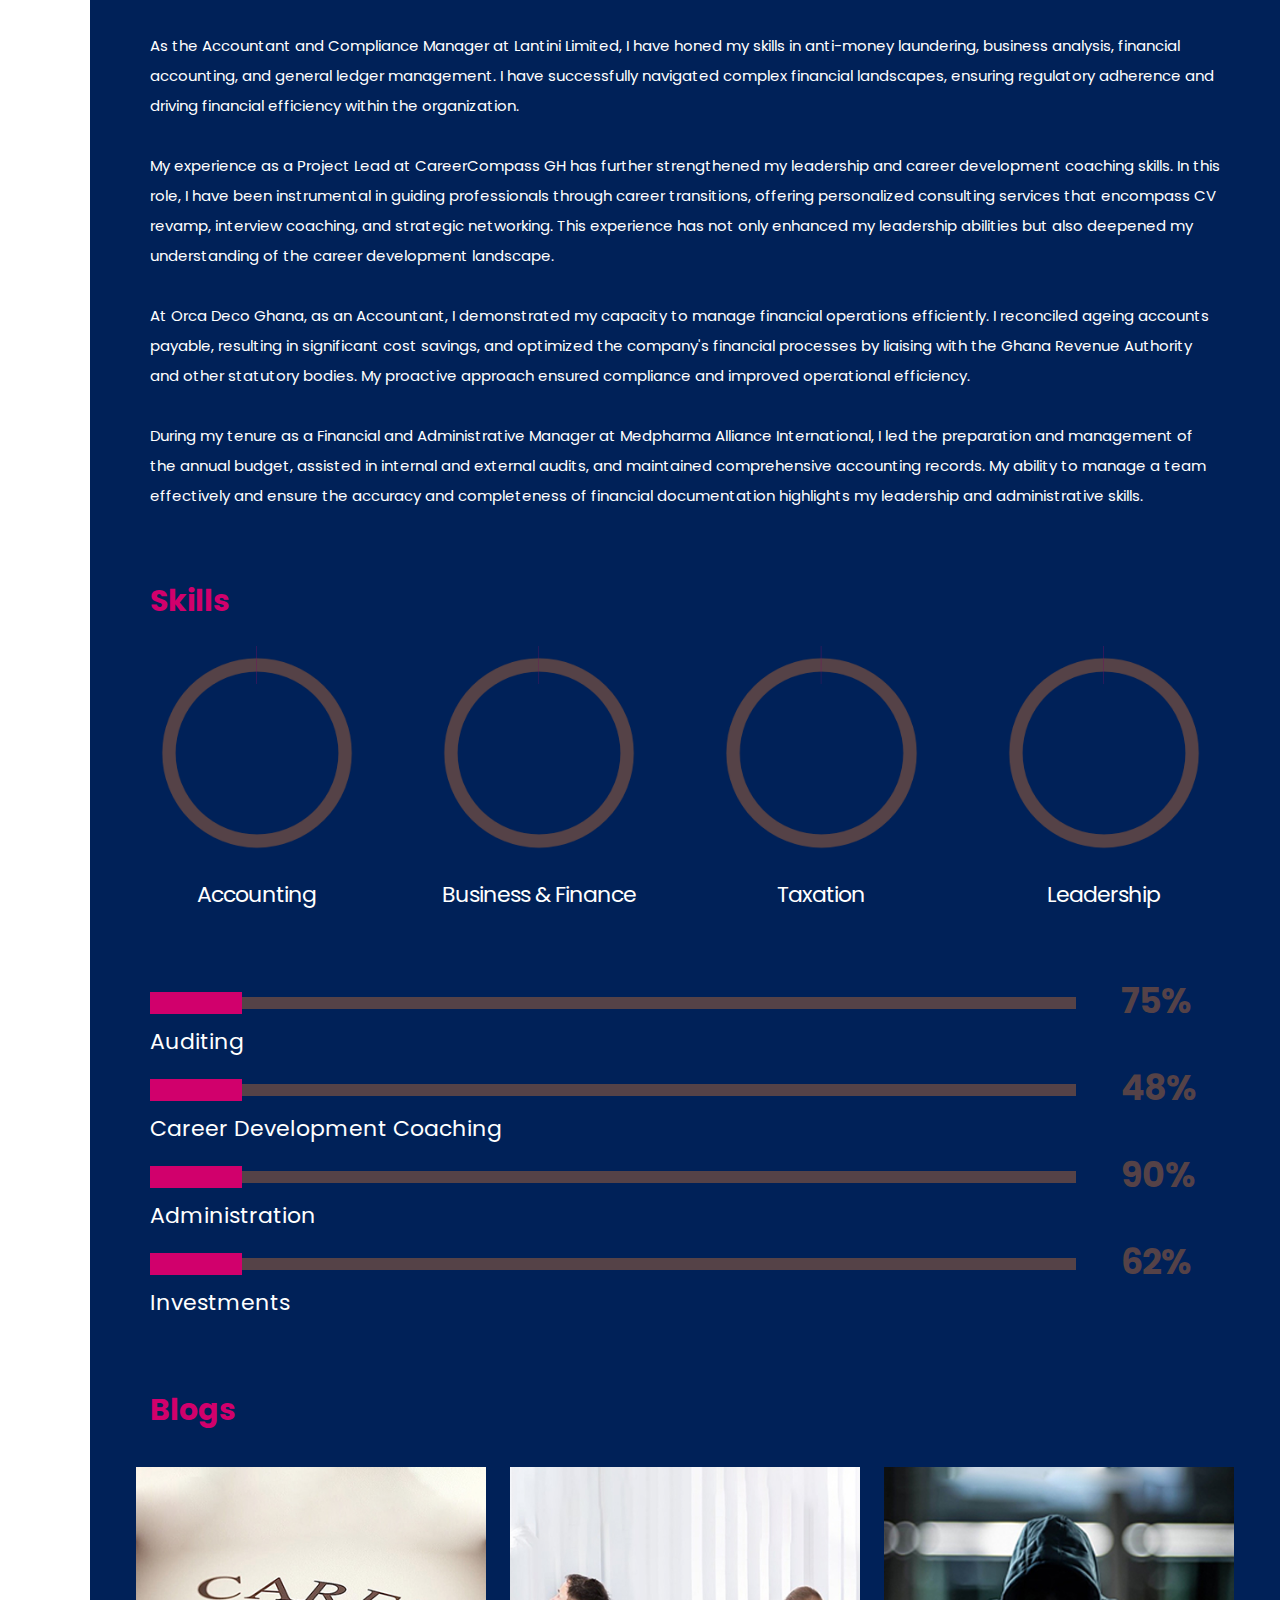
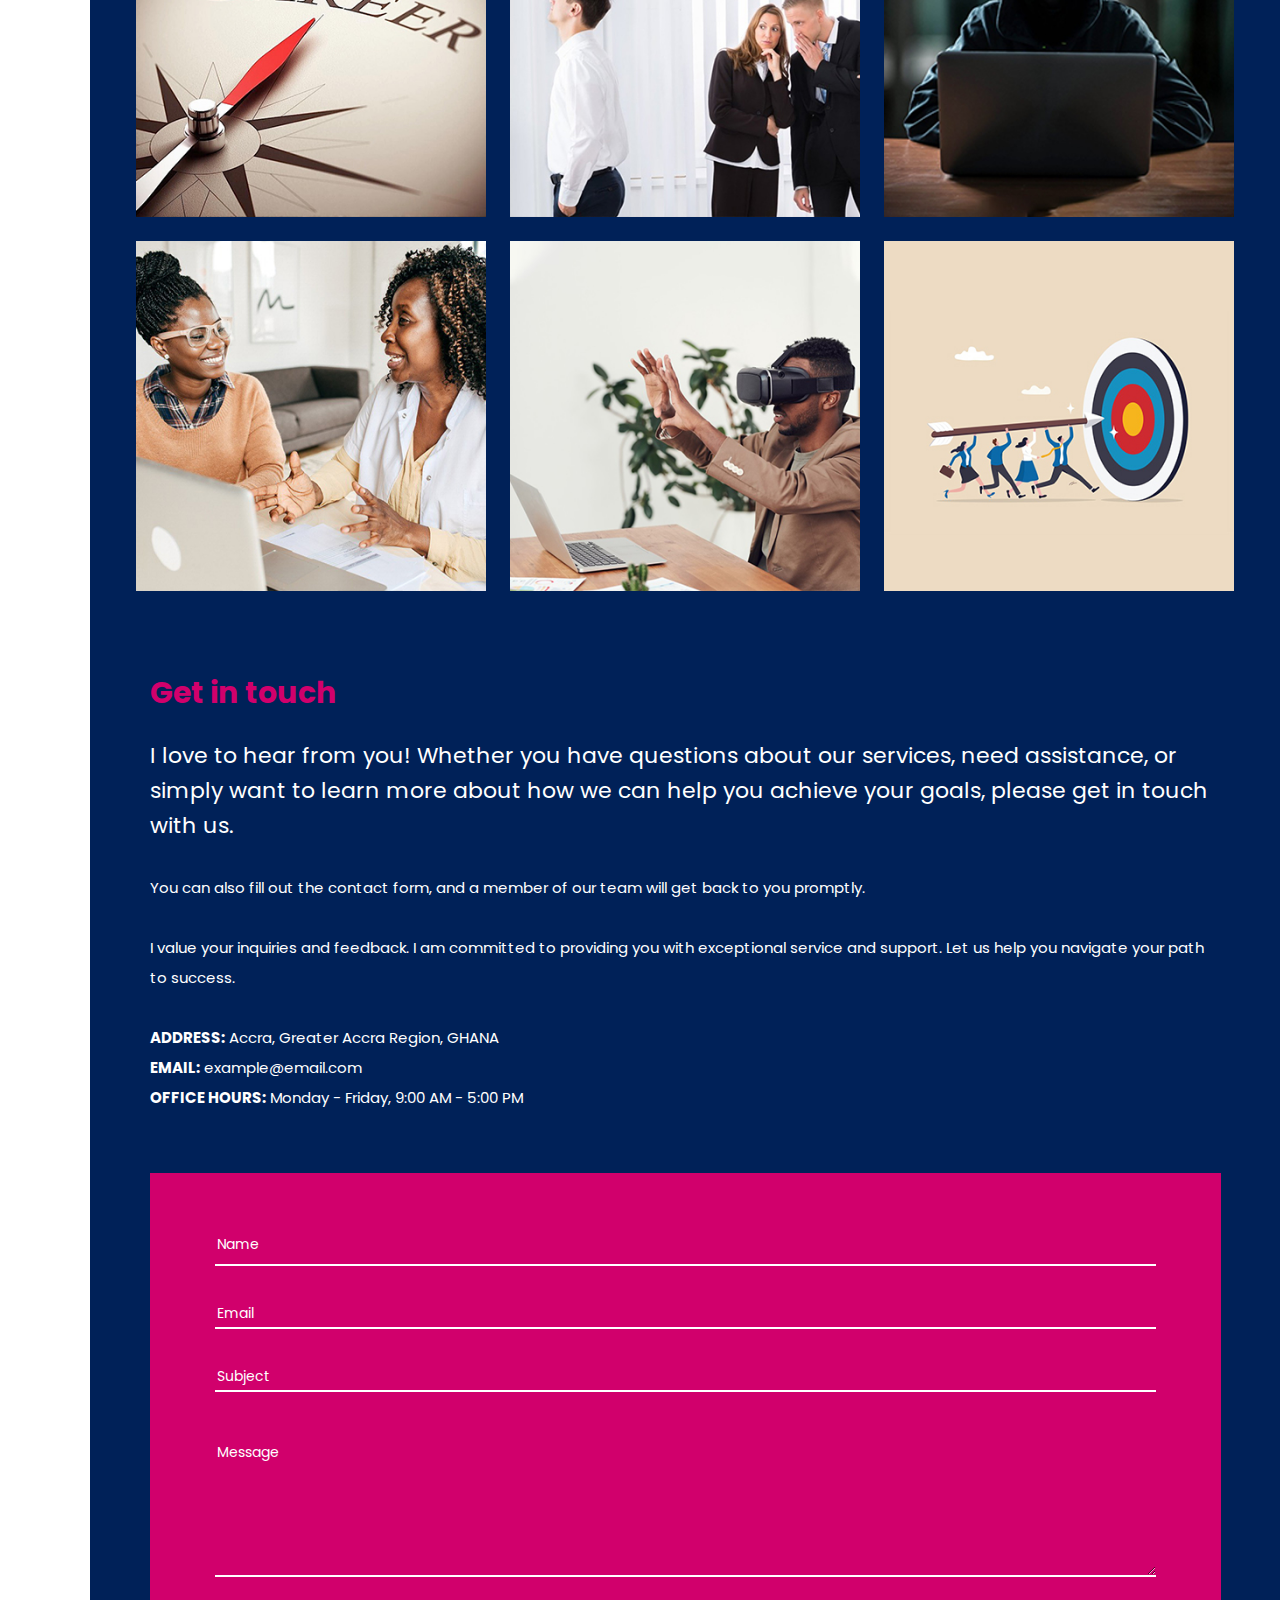
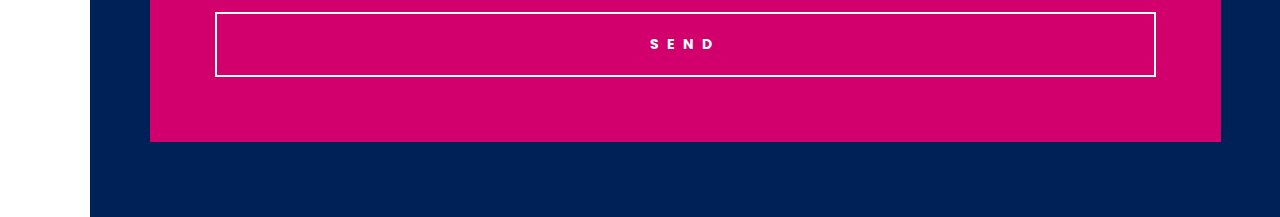
==== commit 02e30bab: "made changes to skills link" ====
--- a/index.html
+++ b/index.html
@@ -238,7 +238,7 @@
 
                                     <div class="button-group-wrapper">
                                         <a class="button">Download CV</a>
-                                        <a href="#portfolio" class="button">Check My Portfolio</a>
+                                        <a href="#skills" class="button">Check My Skills</a>
                                     </div>
                                 </div>
                             </div>
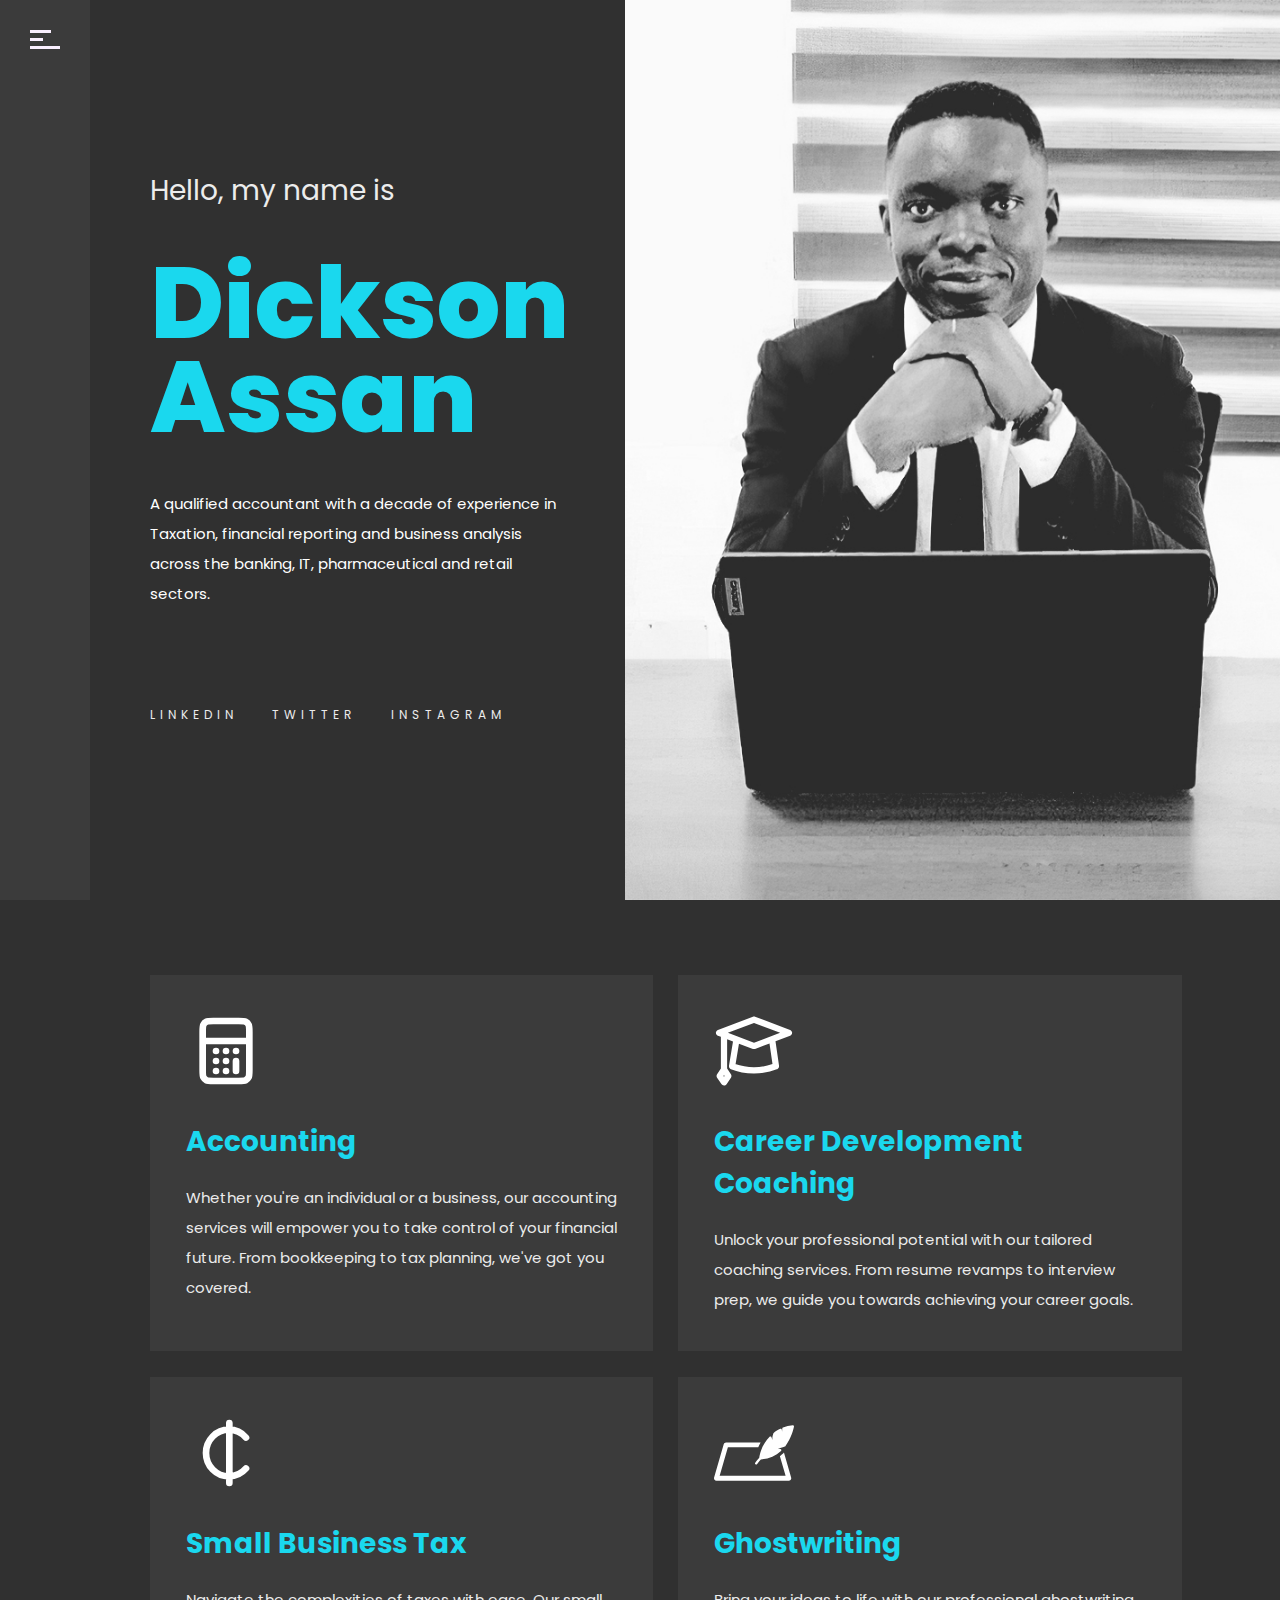
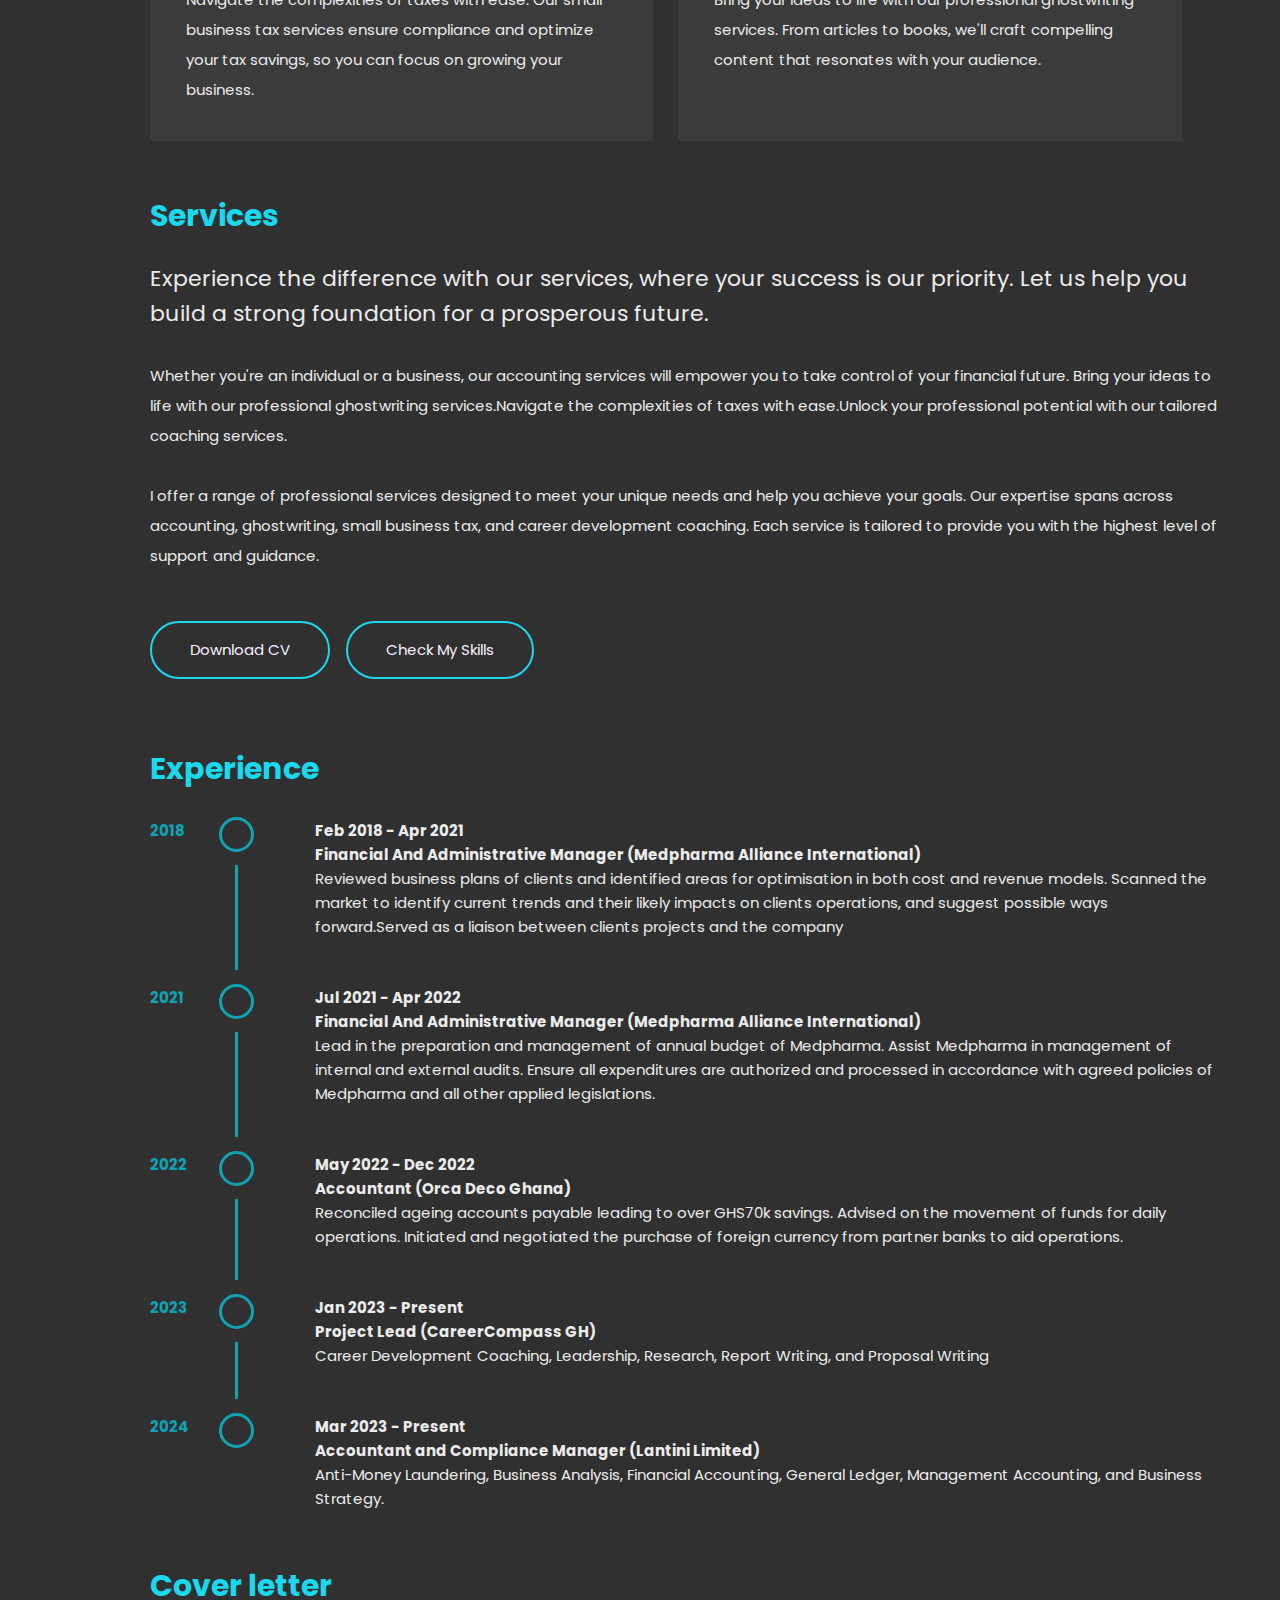
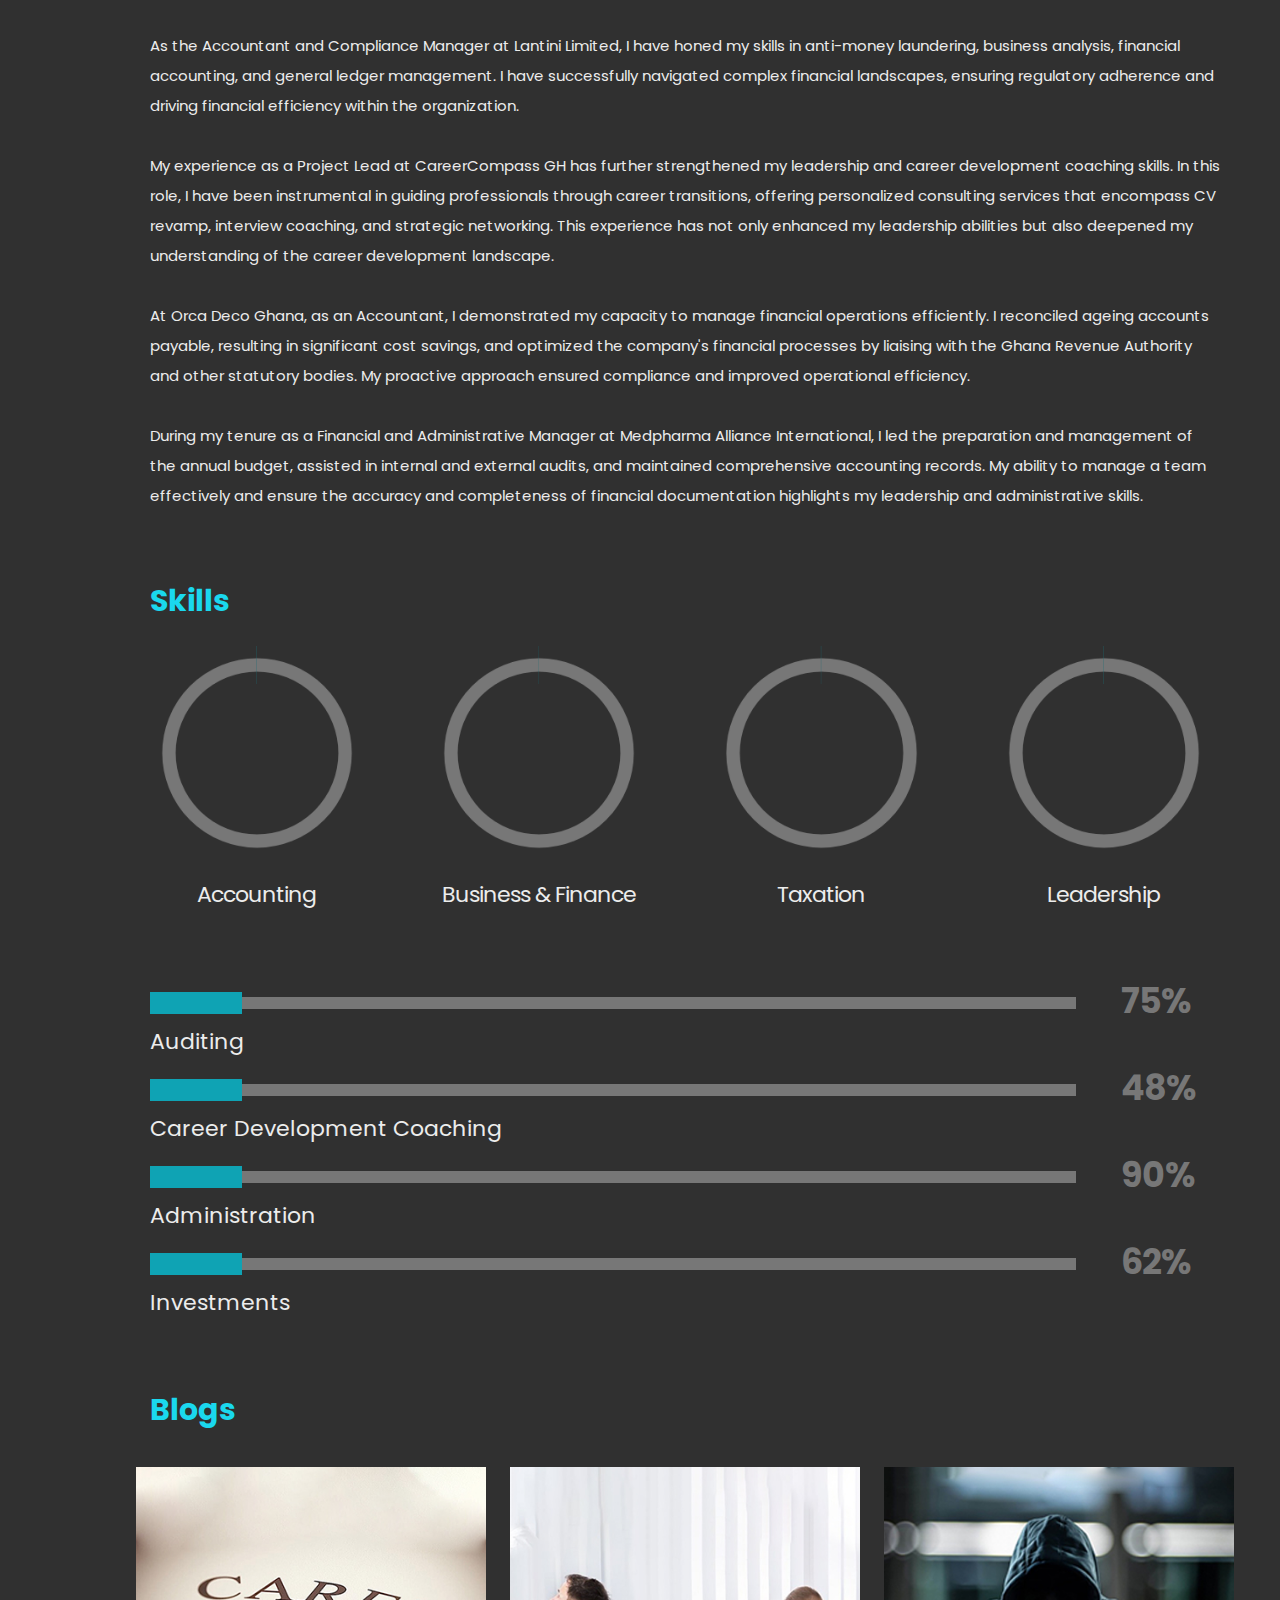
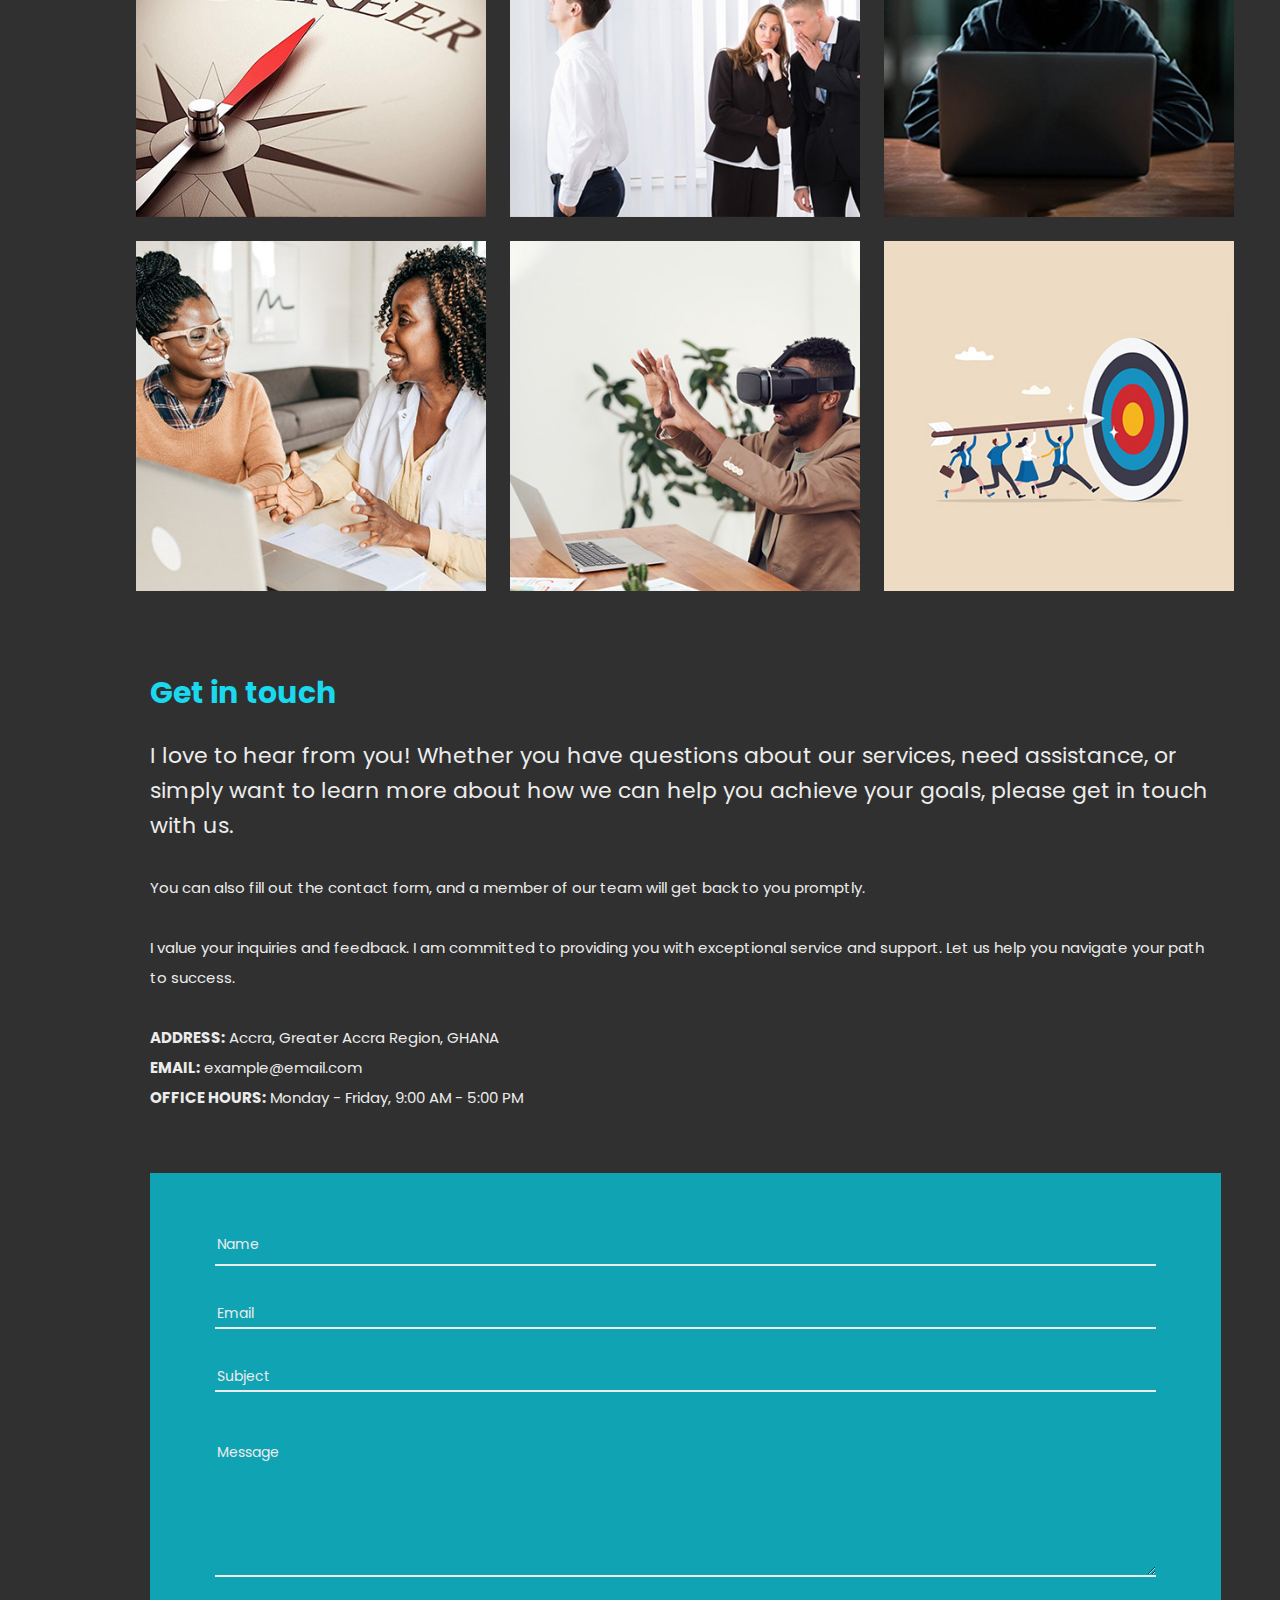
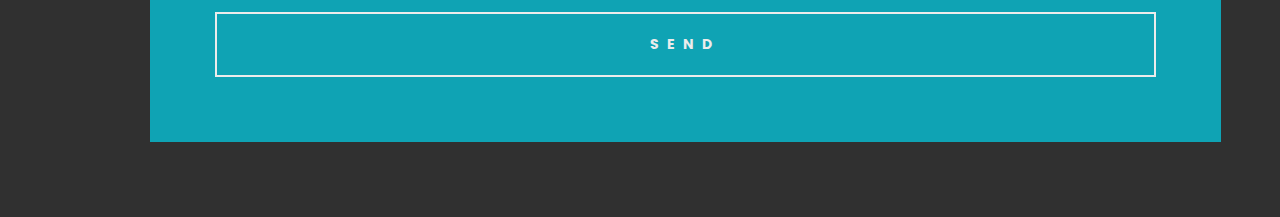
==== commit d75bfaa1: "changes made to the theme" ====
--- a/index.html
+++ b/index.html
@@ -374,15 +374,15 @@
                                 <div class="skill-circle-holder">
                                     <div class="skill-circle">
                                         <div class="skill-circle-wrapper relative" data-value="0.82"
-                                            data-color="#d1006c" data-empty-color="#554247">
+                                            data-color="#0fa3b4" data-empty-color="#777777">
                                             <span class="skill-circle-num"></span>
                                         </div>
                                         <p class="skill-circle-text">Accounting</p>
                                     </div>
 
                                     <div class="skill-circle">
-                                        <div class="skill-circle-wrapper relative" data-value="0.6" data-color="#d1006c"
-                                            data-empty-color="#554247">
+                                        <div class="skill-circle-wrapper relative" data-value="0.6" data-color="#0fa3b4"
+                                            data-empty-color="#777777">
                                             <span class="skill-circle-num"></span>
                                         </div>
                                         <p class="skill-circle-text">Business & Finance</p>
@@ -390,15 +390,15 @@
 
                                     <div class="skill-circle">
                                         <div class="skill-circle-wrapper relative" data-value="0.75"
-                                            data-color="#d1006c" data-empty-color="#554247">
+                                            data-color="#0fa3b4" data-empty-color="#777777">
                                             <span class="skill-circle-num"></span>
                                         </div>
                                         <p class="skill-circle-text">Taxation</p>
                                     </div>
 
                                     <div class="skill-circle">
-                                        <div class="skill-circle-wrapper relative" data-value="0.8" data-color="#d1006c"
-                                            data-empty-color="#554247">
+                                        <div class="skill-circle-wrapper relative" data-value="0.8" data-color="#0fa3b4"
+                                            data-empty-color="#777777">
                                             <span class="skill-circle-num"></span>
                                         </div>
                                         <p class="skill-circle-text">Leadership</p>
--- a/style.css
+++ b/style.css
@@ -49,8 +49,8 @@
     font-size: 15px;    
     line-height: 30px;
     font-weight: 400;       
-    color: white;
-    background-color: #fff;
+    color: #ececec;
+    background-color: #303030;
     overflow-x: hidden;
 }
 
@@ -107,7 +107,7 @@
 a.button {
     display: inline-block;
     color: #faefff;
-    border: 2px solid #d1006c;
+    border: 2px solid #1ad8ee;
     text-align: center;
     padding: 12px 38px;
     cursor: pointer;
@@ -124,7 +124,7 @@
 
 a.button:hover {
     color: white;
-    background-color: #d1006c;
+    background-color: #1ad8ee;
 }
 
 
@@ -135,7 +135,7 @@
 .content-left {
     position: fixed;
     width: 380px;
-    background-color: #062c6d;
+    background-color: #3b3b3b;
     height: 100vh;
     z-index: 1;
 }
@@ -151,7 +151,7 @@
 }
 
 .content-left::-webkit-scrollbar-thumb {
-    background-color: #d1006c;
+    background-color: #1ad8ee;
 }
 
 .content-left-wrapper {
@@ -302,7 +302,7 @@
 .my-info-title {
     font-size: 12px;
     line-height: 100%;
-    color: #d1006c;
+    color: #1ad8ee;
     letter-spacing: 5px;
 }
 
@@ -327,7 +327,7 @@
 
 .current-big-num {
     font-size: 160px;
-    -webkit-text-stroke: 3px #c6646b;
+    -webkit-text-stroke: 3px #1ad8ee;
     color: transparent;
     font-weight: 800;
     line-height: 100%;
@@ -349,7 +349,7 @@
     margin-left: -20px;
     bottom: 25px;
     margin-top: -35px;
-    box-shadow: inset 0 0 0 3px #c6646b;
+    box-shadow: inset 0 0 0 3px #1ad8ee;
     border-radius: 25px;
     transition: right .5s;
 }
@@ -358,7 +358,7 @@
     content: '';
     width: 8px;
     height: 8px;
-    background: #c6646b;
+    background: #1ad8ee;
     margin-left: -4px;
     top: 8px;
     border-radius: 4px;
@@ -425,7 +425,7 @@
 
 .menu-holder {
     padding: 120px 50px 0 75px;
-    background-color: #d1006c;
+    background-color: #0fa3b4;
     width: 380px;
     height: 100%;
     min-height: 100vh;
@@ -466,7 +466,7 @@
     display: block;
     width: 0;
     height: 16px;
-    background-color: #620096;
+    background-color: #777777;
     transition: width .3s;
     position: absolute;
     left: -5%;
@@ -491,7 +491,7 @@
 }
 
 .sm-clean a span.sub-arrow {
-    color: #c6646b;
+    color: #1ad8ee;
 }
 
 .main-menu.sm-clean .sub-menu li a {
@@ -515,7 +515,7 @@
 }
 
 .section {
-    background-color: #002158;
+    background-color: #303030;
     position: relative;
     padding-top: 150px;
 }
@@ -536,7 +536,7 @@
     display: flex;
     display: -webkit-flex;
     align-items: center;
-    background-color: #002158;
+    background-color: #303030;
 }
 
 h2.section-title {
@@ -568,14 +568,14 @@
 
 .site-des {
     font-size: 28px;
-    color: white;
+    color: #ececec;
 }
 
 h1.entry-title {
     font-size: 100px;
     line-height: 94px;
     font-weight: 800;
-    color: white;
+    color: #1ad8ee;
 }
 
 .site-info {
@@ -589,7 +589,7 @@
 
 .social-links a {
     font-size: 12px;    
-    color: white;
+    color: #ececec;
     letter-spacing: 5px;
     margin-right: 30px;
 }
@@ -612,7 +612,7 @@
 
 .service-holder {
     padding: 36px;
-    background-color: #240038;
+    background-color: #3b3b3b;
     width: 47%;
     margin-right: 6%;
     margin-bottom: 6%;
@@ -626,7 +626,7 @@
 .service-title {
     font-size: 28px;
     line-height: 42px;
-    color: #d1006c;
+    color: #1ad8ee;
     font-weight: 700;
 }
 
@@ -645,7 +645,7 @@
 
 
 /* ===================================
-    7. Portfolio Section CSS
+    7. Portfolio / Blogs Section CSS
 ====================================== */
 
 .category-filter {
@@ -675,7 +675,7 @@
 .category-filter-icon {
     width: 20px;
     height: 3px;
-    background-color: #d1006c;
+    background-color: #0fa3b4;
     float: right;
     transition: width .3s ease;
 }
@@ -690,7 +690,7 @@
     display: block;
     width: 10px;
     height: 3px;
-    background-color: #d1006c;
+    background-color: #0fa3b4;
     transform: translate(-5px,8px);
     transition: transform .3s ease;
 }
@@ -705,7 +705,7 @@
     display: block;
     width: 10px;
     height: 3px;
-    background-color: #d1006c;
+    background-color: #0fa3b4;
     transform: translate(10px,11px);
     transition: transform .3s ease;
 }
@@ -737,7 +737,7 @@
 }
 
 .category-filter-list .button.is-checked {
-    color: #d1006c;
+    color: #0fa3b4;
 }
 
 .isotope.no-transition,
@@ -804,7 +804,7 @@
     top: 0;
     z-index: 1;
     font-size: 20px;
-    background-color: #d1006c;
+    background-color: #0fa3b4;
     padding: 20px;
     transform: translateX(-100%);
     transition: transform .3s ease;
@@ -884,7 +884,7 @@
     width: 70px;
     height: 70px;
     display: inline-block;
-    background-color: #d1006c;
+    background-color: #0fa3b4;
     border-radius: 5px;
     margin-bottom: 20px;
     background-size: 70px;
@@ -1051,7 +1051,7 @@
 }
 
 .owl-theme .owl-dots .owl-dot.active span {
-    background-color: #d1006c;
+    background-color: #0fa3b4;
 }
 
 
@@ -1073,7 +1073,7 @@
 }
 
 li.timeline-event:hover {
-    color: #faefff;
+    color: #ececec;
 }
 
 li.timeline-event:before {
@@ -1081,7 +1081,7 @@
     width: 3px;
     height: calc(100% - 20px);
     position: absolute;
-    background-color: #d1006c;
+    background-color: #0fa3b4;
     left: -30px;
     top: 51px;
 }
@@ -1102,7 +1102,7 @@
     left: -8px;
     top: 11px;
     border-radius: 90%;
-    background-color: #d1006c;    
+    background-color: #0fa3b4;    
     opacity: 0;
     transition: opacity .3s;
 }
@@ -1123,7 +1123,7 @@
     width: 35px;
     height: 35px;
     border-radius: 90%;
-    border: 3px solid #d1006c;
+    border: 3px solid #0fa3b4;
     position: absolute;
     left: -16px;
     top: 3px;
@@ -1136,7 +1136,7 @@
     left: -115px;
     top: 2px;
     transition: .3s;
-    color: #d1006c;
+    color: #0fa3b4;
     font-weight: 700;
 }
 
@@ -1151,7 +1151,7 @@
 }
 
 .timeline-event-content:hover{
-    color: #d1006c;
+    color: #0fa3b4;
 }
 
 img.my-signature {
@@ -1190,13 +1190,13 @@
     transform: translate(-50%, -50%);
     font-size: 45px;
     font-weight: 700;
-    color: #d1006c;
+    color: #0fa3b4;
     letter-spacing: -1px;
 }
 
 p.skill-circle-text {
     font-size: 22px;
-    color: white;
+    color: #ececec;
     text-align: center;
     padding-top: 20px;
     letter-spacing: -1px;
@@ -1228,14 +1228,14 @@
     font-weight: 700;
     width: 100px;
     float: right;
-    color: #554247;
+    color: #777777;
     letter-spacing: -1px;
 }
 
 .skill {
     width: 100%;
     height: 12px;
-    background-color: #554247;
+    background-color: #777777;
     margin-bottom: 15px;
 }
 
@@ -1248,7 +1248,7 @@
 .skill-fill {
     width: 10%;
     height: 22px;
-    background-color: #d1006c;
+    background-color: #0fa3b4;
     transform: translateY(-5px);
     transition: width .7s;
 }
@@ -1265,7 +1265,7 @@
 
 .contact-form {
     padding: 65px;
-    background-color: #d1006c;
+    background-color: #0fa3b4;
 }
 
 .contact-form p {
@@ -1276,7 +1276,7 @@
 .contact-form input[type=email], 
 .contact-form textarea {
     border: 0;
-    border-bottom: 2px solid #fff;
+    border-bottom: 2px solid #ececec;
     padding-top: 13px;
     padding-bottom: 13px;
     margin: 10px 0;
@@ -1286,7 +1286,7 @@
     width: 100%;
     line-height: 25px;
     background-color: transparent;
-    color: #fff;
+    color: #ececec;
 }
 
 .contact-form input[name="your-name"] {
@@ -1312,7 +1312,7 @@
     vertical-align: middle;
     text-decoration: none;
     background-color: transparent;
-    color: #fff;
+    color: #ececec;
     font-family: 'Poppins', sans-serif;
     font-weight: 700;
     width: 100%;
@@ -1329,7 +1329,7 @@
 .contact-form input[type=email]::-webkit-input-placeholder, 
 .contact-form textarea::-webkit-input-placeholder {
     font-family: 'Poppins', sans-serif;
-    color: #fff;
+    color: #ececec;
     font-weight: 400;
     font-size: 14px;
     line-height: 25px;    
@@ -1340,7 +1340,7 @@
 .contact-form input[type=email]:-ms-input-placeholder, 
 .contact-form textarea:-ms-input-placeholder {
     font-family: 'Poppins', sans-serif;
-    color: #fff;
+    color: #ececec;
     font-weight: 400;
     font-size: 14px;
     line-height: 25px;    
@@ -1351,7 +1351,7 @@
 .contact-form input[type=email]::placeholder, 
 .contact-form textarea::placeholder {
     font-family: 'Poppins', sans-serif;
-    color: #fff;
+    color: #ececec;
     font-weight: 400;
     font-size: 14px;
     line-height: 25px;
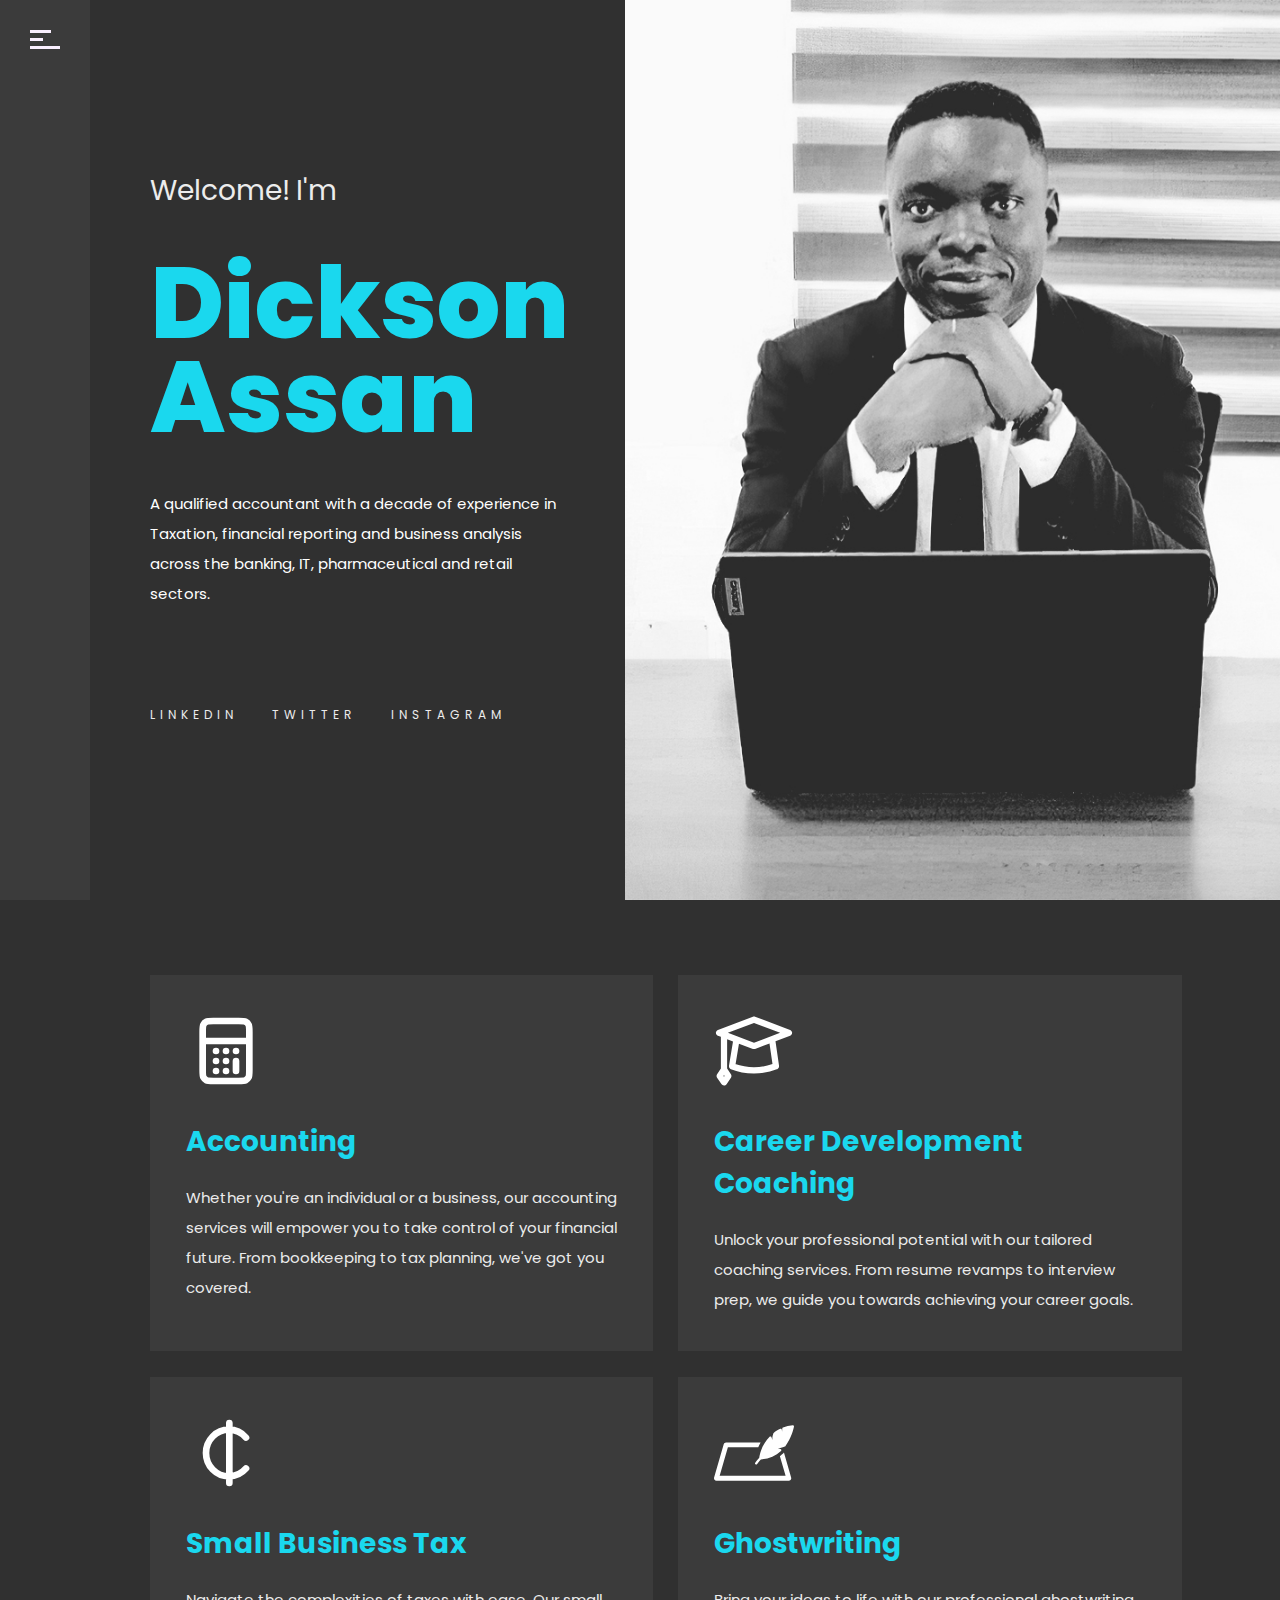
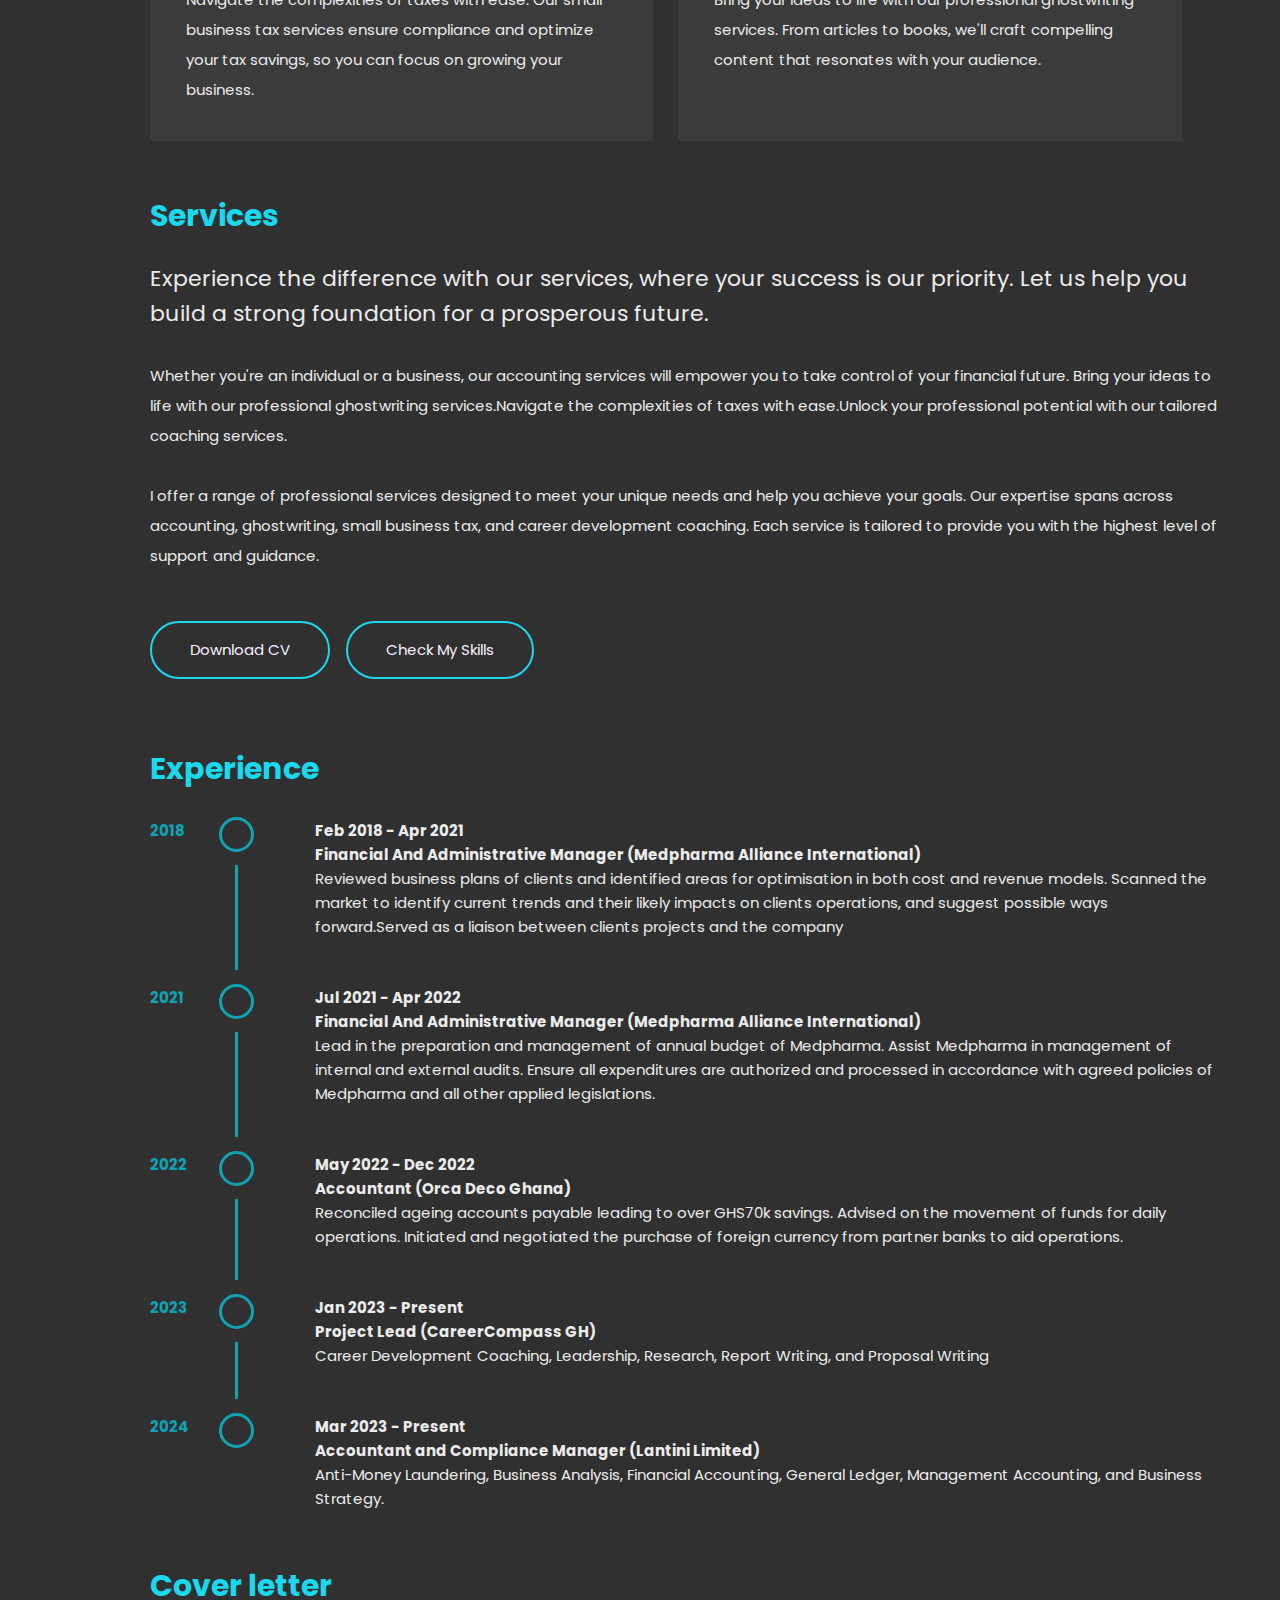
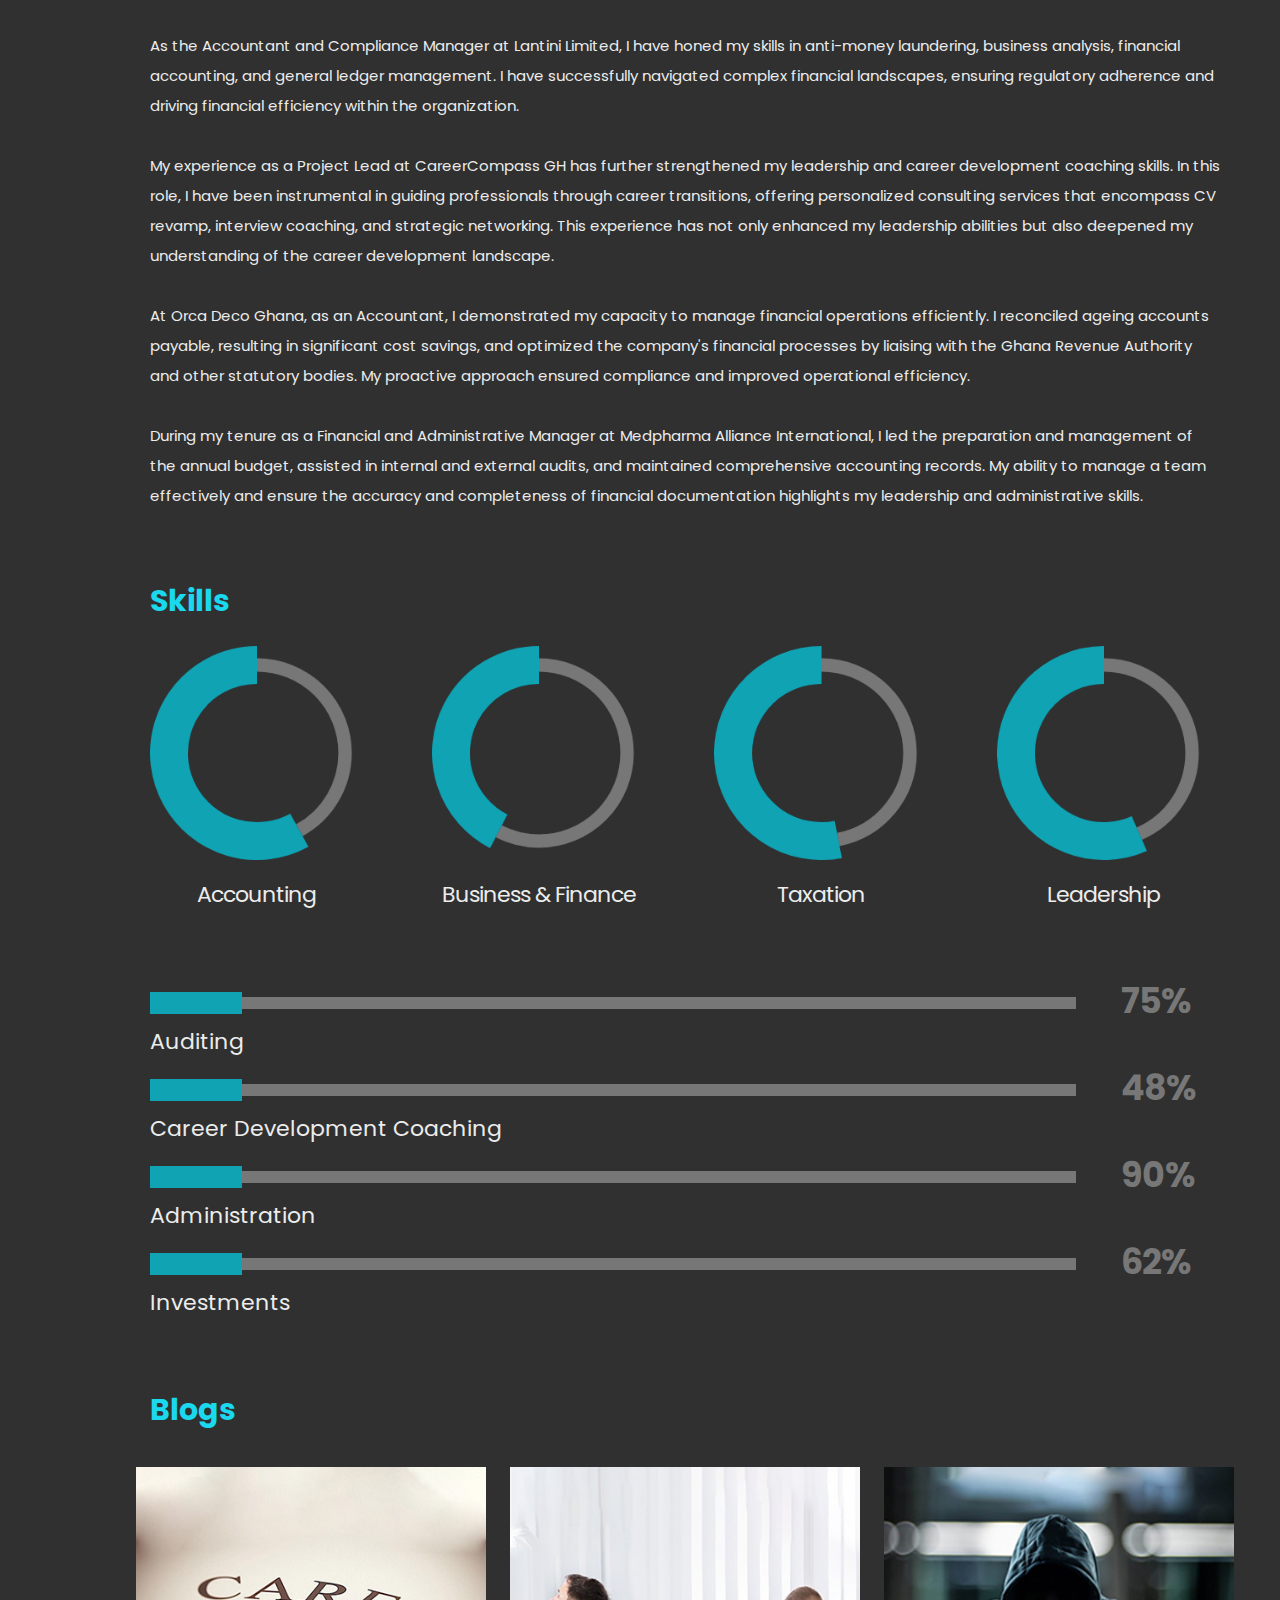
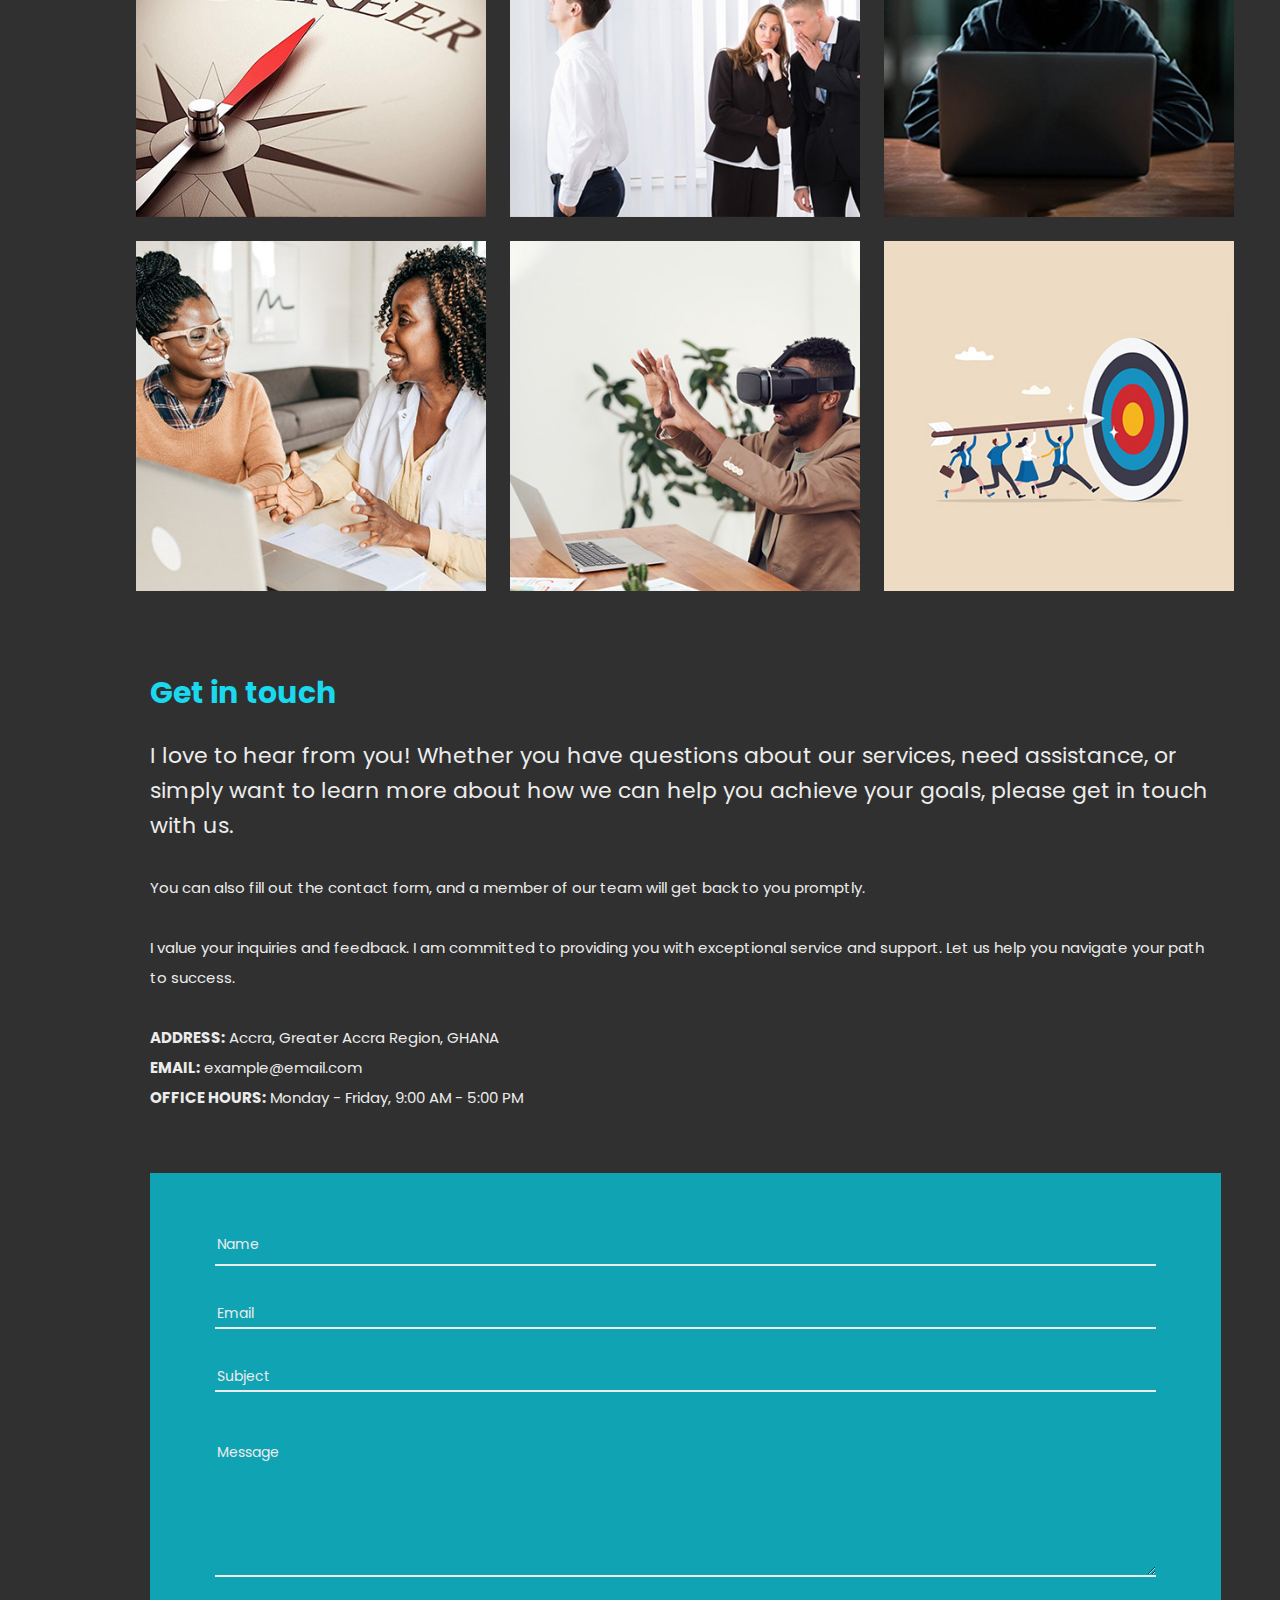
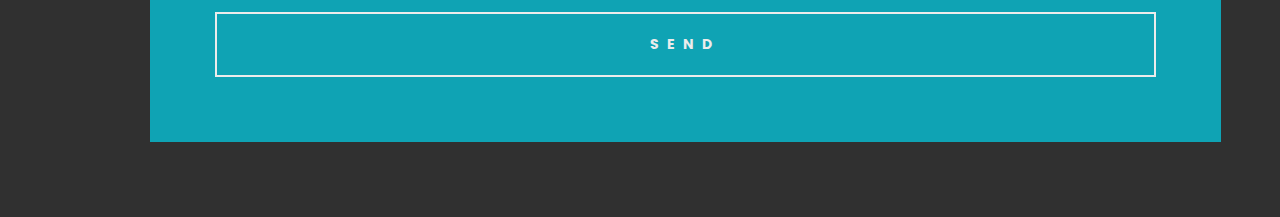
==== commit a38b52d9: "changes made to welcome" ====
--- a/index.html
+++ b/index.html
@@ -100,7 +100,7 @@
                 <div id="home" class="section full-width-section">
                     <div class="section-wrapper block">
                         <div class="home-left-part">
-                            <p class="site-des">Hello, my name is</p>
+                            <p class="site-des">Welcome! I'm</p>
                             <h1 class="entry-title">Dickson Assan</h1>
                             <p class="site-info">
                                 A qualified accountant with a decade of experience in Taxation, financial reporting and
